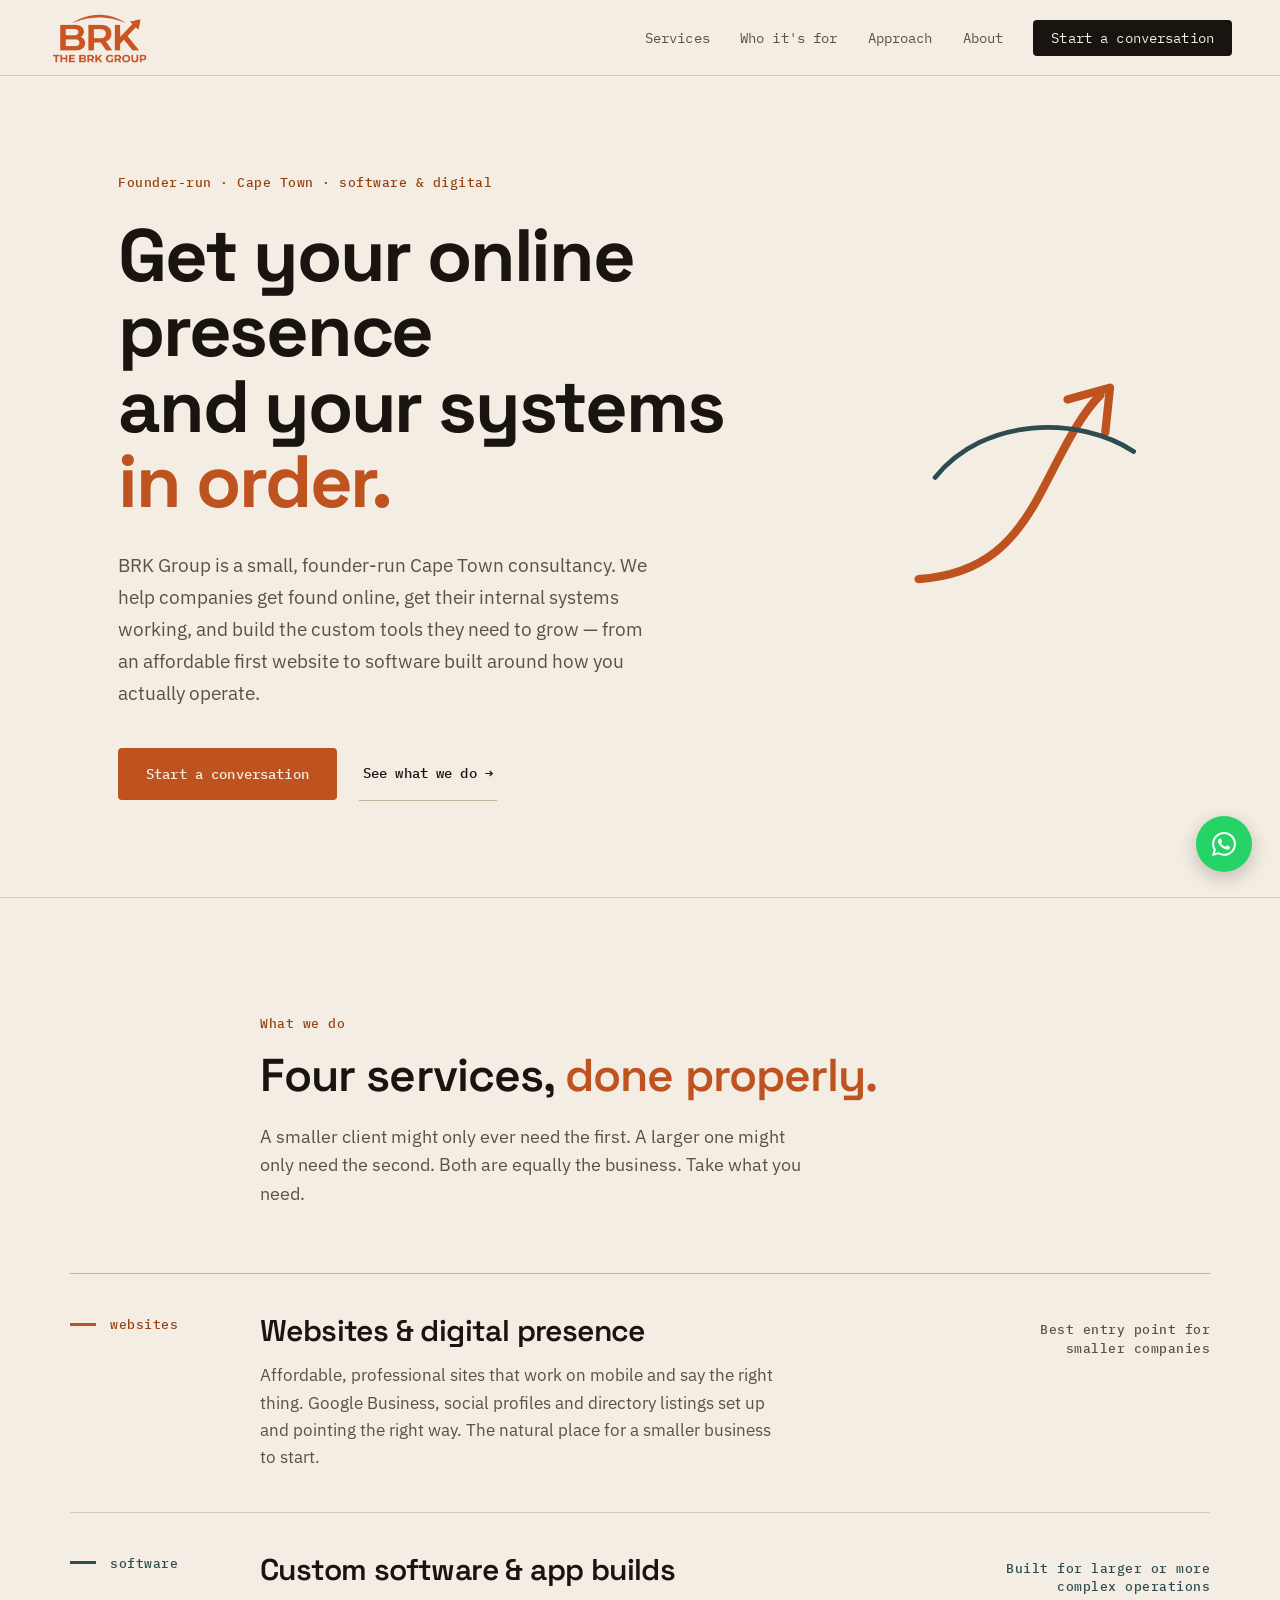
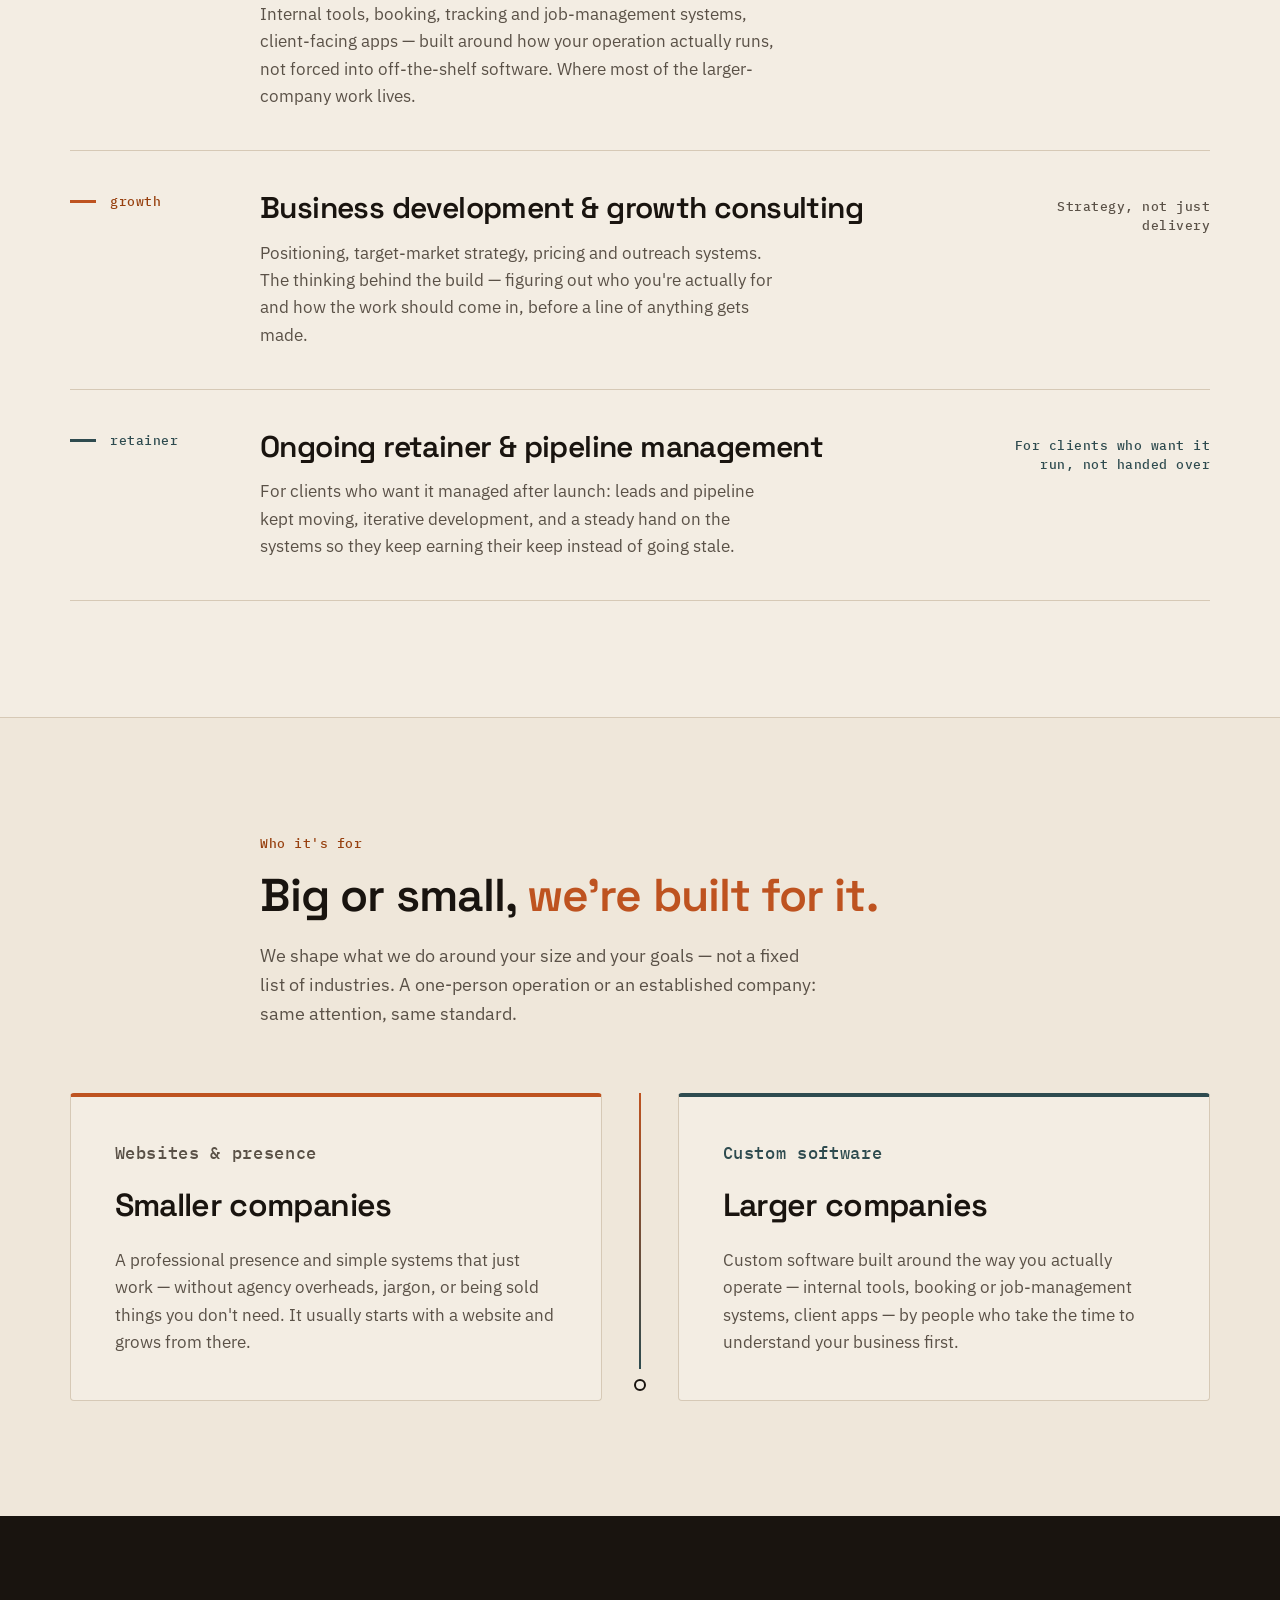
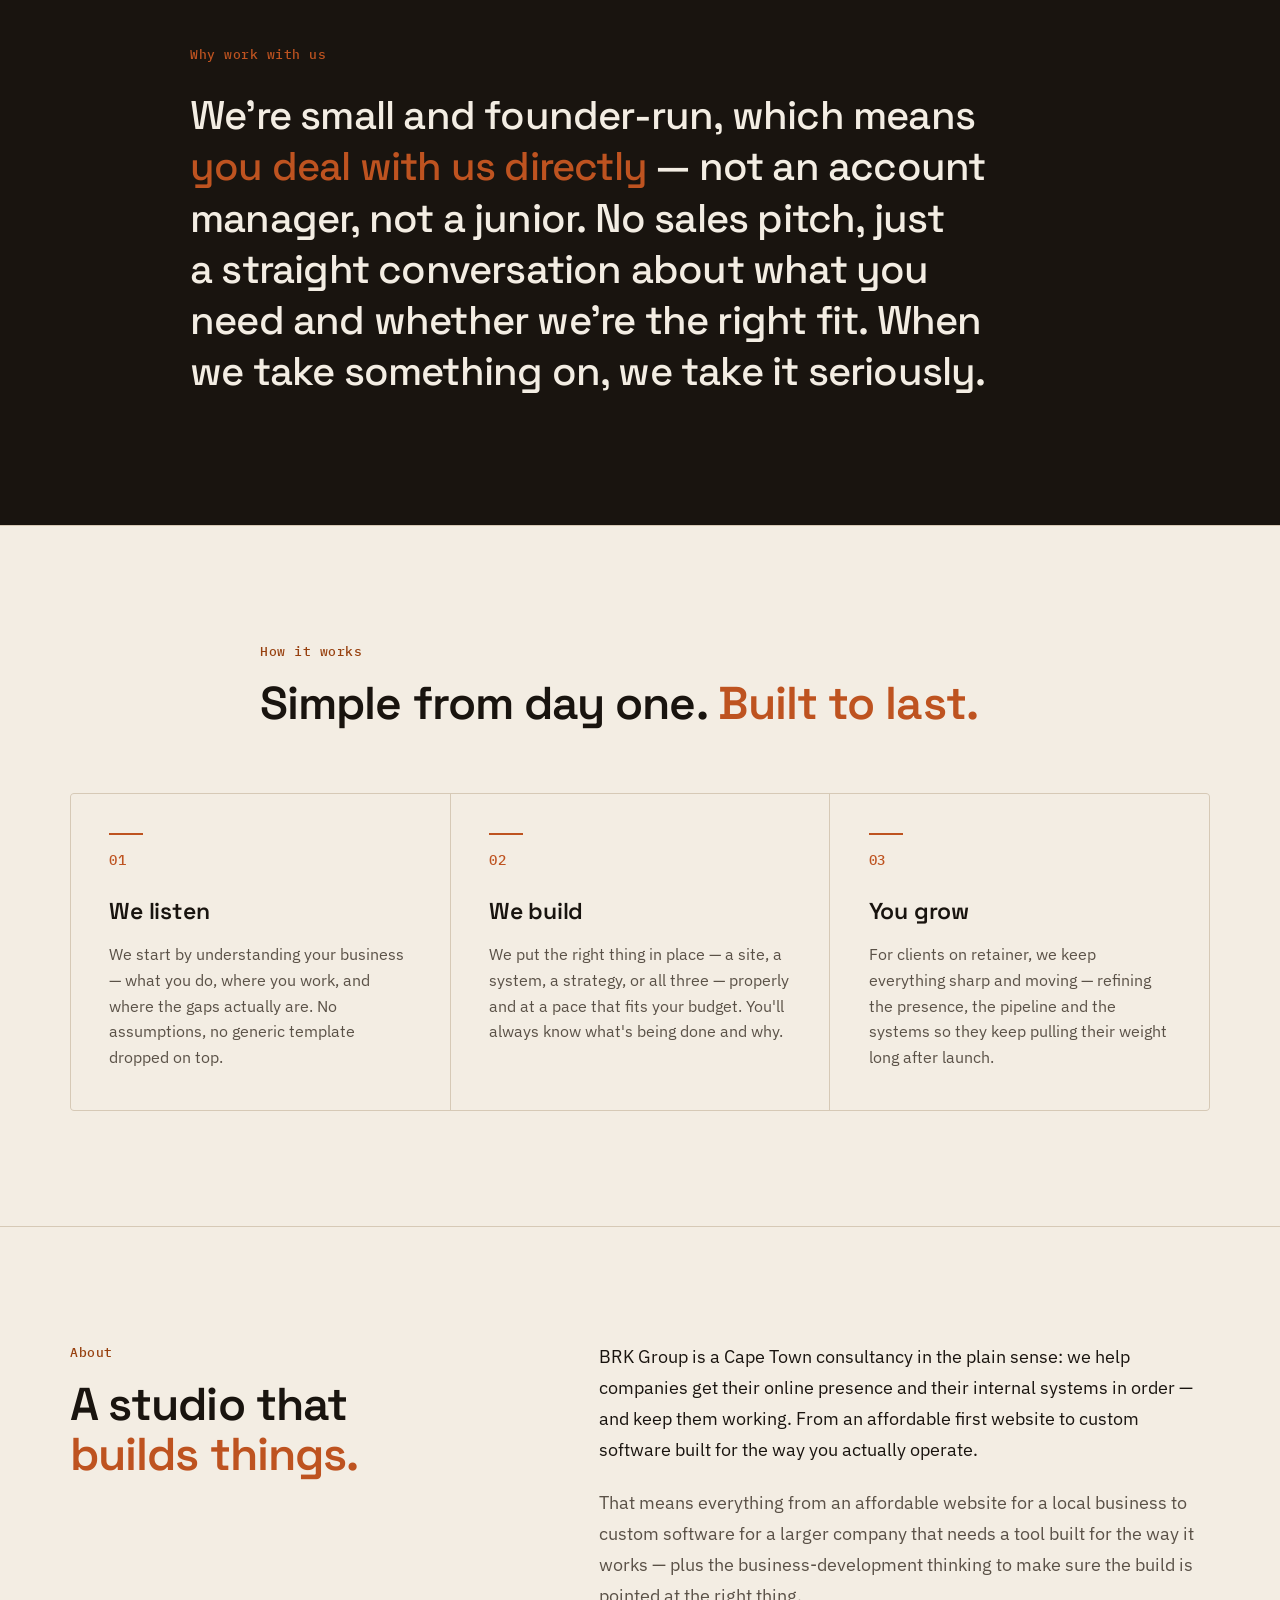
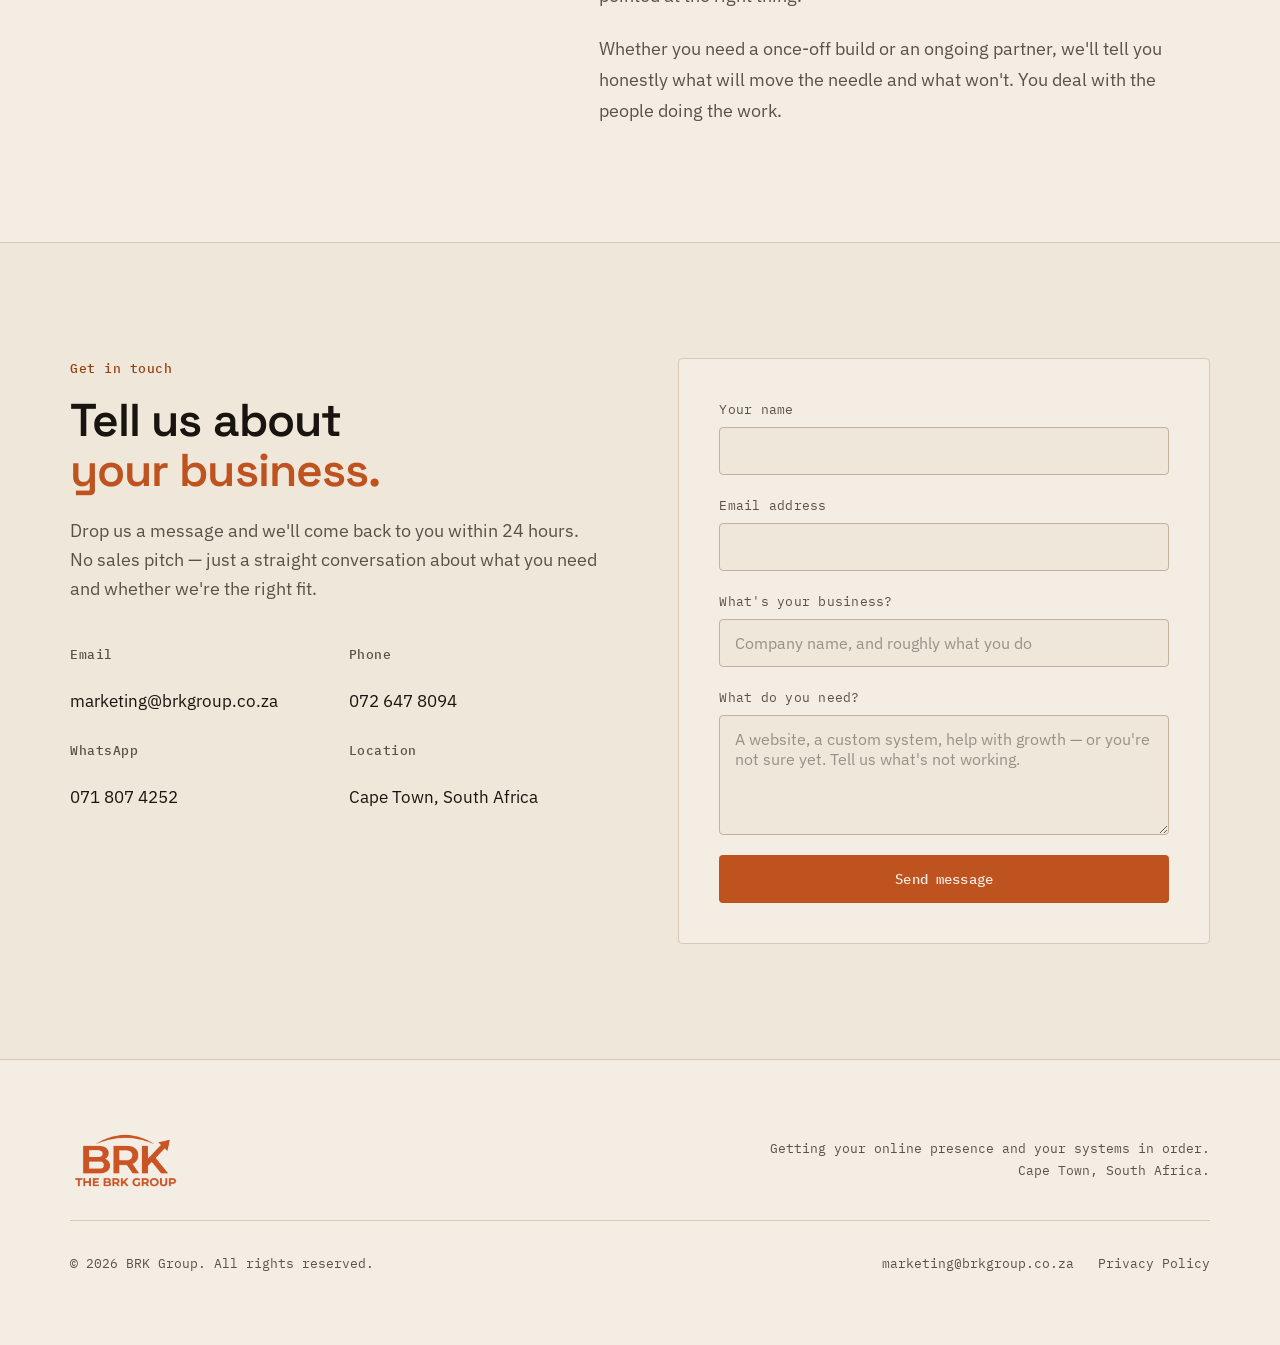
==== index.html @ be941b87 "Reword services heading and level up the "who it's for" copy - Replace the clunky "Four things we do" ====
<!DOCTYPE html>
<html lang="en">
<head>
  <meta charset="UTF-8">
  <meta name="viewport" content="width=device-width, initial-scale=1.0">
  <meta name="description" content="BRK Group is a founder-run Cape Town consultancy. We help companies get their online presence and internal systems in order — from affordable professional websites to custom software and growth strategy.">
  <title>BRK Group — Websites, custom software & growth for Cape Town businesses</title>
  <meta name="robots" content="index, follow, max-image-preview:large, max-snippet:-1, max-video-preview:-1">
  <link rel="canonical" href="https://brkgroup.co.za">
  <meta property="og:type" content="website">
  <meta property="og:url" content="https://brkgroup.co.za">
  <meta property="og:title" content="BRK Group — Websites, custom software & growth for Cape Town businesses">
  <meta property="og:description" content="A founder-run Cape Town consultancy. Affordable websites and digital presence, custom software and app builds, growth consulting, and ongoing pipeline management. You deal with us directly.">
  <meta property="og:image" content="https://brkgroup.co.za/Images/Branding/BRK Logo Orange Transparent.png">
  <meta name="twitter:card" content="summary_large_image">
  <meta name="twitter:title" content="BRK Group — Websites, custom software & growth">
  <meta name="twitter:description" content="A founder-run Cape Town consultancy. Websites, custom software, growth consulting and ongoing pipeline management for smaller and larger companies alike.">
  <meta name="twitter:image" content="https://brkgroup.co.za/Images/Branding/BRK Logo Orange Transparent.png">
  <meta name="theme-color" content="#F3EDE3">
  <link rel="icon" href="Images/Branding/BRK Logo Orange Transparent.png" type="image/png">
  <link rel="apple-touch-icon" href="Images/Branding/BRK Logo Orange Transparent.png">

  <!-- Local SEO Schema -->
  <script type="application/ld+json">
  {
    "@context": "https://schema.org",
    "@type": "LocalBusiness",
    "name": "BRK Group",
    "description": "Founder-run Cape Town consultancy helping companies get their online presence and internal systems in order — websites and digital presence, custom software and app builds, business development and growth consulting, and ongoing pipeline management.",
    "image": "https://brkgroup.co.za/Images/Branding/edited logo simplified.png",
    "@id": "https://brkgroup.co.za",
    "url": "https://brkgroup.co.za",
    "telephone": "+27726478094",
    "email": "marketing@brkgroup.co.za",
    "address": {
      "@type": "PostalAddress",
      "streetAddress": "",
      "addressLocality": "Cape Town",
      "addressRegion": "Western Cape",
      "postalCode": "",
      "addressCountry": "ZA"
    },
    "geo": {
      "@type": "GeoCoordinates",
      "latitude": -33.9249,
      "longitude": 18.4241
    },
    "areaServed": "ZA",
    "openingHoursSpecification": {
      "@type": "OpeningHoursSpecification",
      "dayOfWeek": [
        "Monday",
        "Tuesday",
        "Wednesday",
        "Thursday",
        "Friday"
      ],
      "opens": "08:00",
      "closes": "17:00"
    },
    "sameAs": [
      "https://wa.me/27718074252"
    ]
  }
  </script>

  <link rel="preconnect" href="https://fonts.googleapis.com">
  <link rel="preconnect" href="https://fonts.gstatic.com" crossorigin>
  <link href="https://fonts.googleapis.com/css2?family=Space+Grotesk:wght@500;600;700&family=IBM+Plex+Sans:wght@400;500;600&family=IBM+Plex+Mono:wght@400;500&display=swap" rel="stylesheet">

  <link rel="stylesheet" href="css/styles.css">
</head>
<body>

  <a class="skip-link" href="#main">Skip to content</a>

  <!-- Navigation -->
  <nav class="nav" aria-label="Primary">
    <a href="index.html" class="logo" aria-label="BRK Group — home">
      <img src="Images/Branding/BRK Logo Orange Transparent.png" alt="BRK Group" class="logo-img">
    </a>
    <ul class="nav-links">
      <li><a href="#services">Services</a></li>
      <li><a href="#who">Who it's for</a></li>
      <li><a href="#approach">Approach</a></li>
      <li><a href="#about">About</a></li>
      <li><a href="#contact" class="nav-cta">Start a conversation</a></li>
    </ul>
    <button class="nav-toggle" aria-label="Toggle menu" aria-expanded="false" aria-controls="mobile-menu">
      <span></span>
      <span></span>
      <span></span>
    </button>
  </nav>

  <!-- Mobile Menu -->
  <div class="mobile-menu" id="mobile-menu">
    <ul>
      <li><a href="#services">Services</a></li>
      <li><a href="#who">Who it's for</a></li>
      <li><a href="#approach">Approach</a></li>
      <li><a href="#about">About</a></li>
      <li><a href="#contact" class="nav-cta">Start a conversation</a></li>
    </ul>
  </div>

  <main id="main">

  <!-- Hero Section -->
  <section class="hero">
    <div class="hero-inner">
      <p class="meta hero-meta">Founder-run &middot; Cape Town &middot; software &amp; digital</p>
      <h1 class="hero-title">
        <span class="line">Get your online presence</span>
        <span class="line">and your systems <span class="accent">in order.</span></span>
      </h1>
      <p class="hero-description">
        BRK Group is a small, founder-run Cape Town consultancy. We help companies get found online,
        get their internal systems working, and build the custom tools they need to grow —
        from an affordable first website to software built around how you actually operate.
      </p>
      <div class="hero-actions">
        <a href="#contact" class="btn btn-primary">Start a conversation</a>
        <a href="#services" class="btn btn-link">See what we do <span aria-hidden="true">&rarr;</span></a>
      </div>
    </div>

    <!-- The one orchestrated motion moment: the growth mark draws in -->
    <div class="hero-mark" aria-hidden="true">
      <svg viewBox="0 0 220 200" fill="none" xmlns="http://www.w3.org/2000/svg" role="presentation">
        <!-- rising growth line -->
        <path class="mark-line" d="M14 182 C70 178 96 150 118 108 C138 70 150 44 168 26"
              stroke="var(--clay)" stroke-width="7" stroke-linecap="round"/>
        <!-- arrowhead -->
        <path class="mark-head" d="M140 30 L176 20 L172 58"
              stroke="var(--clay)" stroke-width="7" stroke-linecap="round" stroke-linejoin="round"/>
        <!-- the arc, echoing the logo -->
        <path class="mark-arc" d="M28 96 C70 44 150 44 196 74"
              stroke="var(--slate)" stroke-width="4" stroke-linecap="round" opacity="0.9"/>
      </svg>
    </div>
  </section>

  <!-- Services / Capability Index -->
  <section id="services" class="section section-services">
    <div class="section-head">
      <p class="meta">What we do</p>
      <h2 class="section-title">Four services, <span class="accent">done properly.</span></h2>
      <p class="section-lede">
        A smaller client might only ever need the first. A larger one might only need the second.
        Both are equally the business. Take what you need.
      </p>
    </div>

    <ol class="capability-index" role="list">
      <li class="capability capability--clay">
        <div class="capability-tag"><span class="meta">websites</span></div>
        <div class="capability-body">
          <h3>Websites &amp; digital presence</h3>
          <p>Affordable, professional sites that work on mobile and say the right thing. Google Business,
             social profiles and directory listings set up and pointing the right way. The natural place
             for a smaller business to start.</p>
        </div>
        <p class="capability-for meta">Best entry point for smaller companies</p>
      </li>

      <li class="capability capability--slate">
        <div class="capability-tag"><span class="meta">software</span></div>
        <div class="capability-body">
          <h3>Custom software &amp; app builds</h3>
          <p>Internal tools, booking, tracking and job-management systems, client-facing apps — built
             around how your operation actually runs, not forced into off-the-shelf software. Where most
             of the larger-company work lives.</p>
        </div>
        <p class="capability-for meta">Built for larger or more complex operations</p>
      </li>

      <li class="capability capability--clay">
        <div class="capability-tag"><span class="meta">growth</span></div>
        <div class="capability-body">
          <h3>Business development &amp; growth consulting</h3>
          <p>Positioning, target-market strategy, pricing and outreach systems. The thinking behind the
             build — figuring out who you're actually for and how the work should come in, before a line
             of anything gets made.</p>
        </div>
        <p class="capability-for meta">Strategy, not just delivery</p>
      </li>

      <li class="capability capability--slate">
        <div class="capability-tag"><span class="meta">retainer</span></div>
        <div class="capability-body">
          <h3>Ongoing retainer &amp; pipeline management</h3>
          <p>For clients who want it managed after launch: leads and pipeline kept moving, iterative
             development, and a steady hand on the systems so they keep earning their keep instead of
             going stale.</p>
        </div>
        <p class="capability-for meta">For clients who want it run, not handed over</p>
      </li>
    </ol>
  </section>

  <!-- Who it's for -->
  <section id="who" class="section section-who">
    <div class="section-head">
      <p class="meta">Who it's for</p>
      <h2 class="section-title">Big or small, <span class="accent">we're built for it.</span></h2>
      <p class="section-lede">We shape what we do around your size and your goals — not a fixed list of
         industries. A one-person operation or an established company: same attention, same standard.</p>
    </div>
    <div class="who-grid">
      <div class="who-pole who-pole--clay">
        <p class="meta">Websites &amp; presence</p>
        <h3>Smaller companies</h3>
        <p>A professional presence and simple systems that just work — without agency overheads, jargon,
           or being sold things you don't need. It usually starts with a website and grows from there.</p>
      </div>
      <div class="who-connector" aria-hidden="true">
        <span class="who-connector-line"></span>
        <span class="who-connector-dot"></span>
      </div>
      <div class="who-pole who-pole--slate">
        <p class="meta">Custom software</p>
        <h3>Larger companies</h3>
        <p>Custom software built around the way you actually operate — internal tools, booking or
           job-management systems, client apps — by people who take the time to understand your
           business first.</p>
      </div>
    </div>
  </section>

  <!-- Ethos band (the one inverted-contrast moment) -->
  <section class="ethos">
    <div class="ethos-inner">
      <p class="meta ethos-meta">Why work with us</p>
      <p class="ethos-statement">
        We're small and founder-run, which means <span class="accent">you deal with us directly</span> —
        not an account manager, not a junior. No sales pitch, just a straight conversation about what you
        need and whether we're the right fit. When we take something on, we take it seriously.
      </p>
    </div>
  </section>

  <!-- Approach (a genuine sequence — numbering earns its place here) -->
  <section id="approach" class="section section-approach">
    <div class="section-head">
      <p class="meta">How it works</p>
      <h2 class="section-title">Simple from day one. <span class="accent">Built to last.</span></h2>
    </div>
    <ol class="steps">
      <li class="step">
        <span class="step-num meta">01</span>
        <h3>We listen</h3>
        <p>We start by understanding your business — what you do, where you work, and where the gaps
           actually are. No assumptions, no generic template dropped on top.</p>
      </li>
      <li class="step">
        <span class="step-num meta">02</span>
        <h3>We build</h3>
        <p>We put the right thing in place — a site, a system, a strategy, or all three — properly and
           at a pace that fits your budget. You'll always know what's being done and why.</p>
      </li>
      <li class="step">
        <span class="step-num meta">03</span>
        <h3>You grow</h3>
        <p>For clients on retainer, we keep everything sharp and moving — refining the presence, the
           pipeline and the systems so they keep pulling their weight long after launch.</p>
      </li>
    </ol>
  </section>

  <!-- About -->
  <section id="about" class="section section-about">
    <div class="about-grid">
      <div class="section-head about-head">
        <p class="meta">About</p>
        <h2 class="section-title">A studio that <span class="accent">builds things.</span></h2>
      </div>
      <div class="about-body">
        <p>BRK Group is a Cape Town consultancy in the plain sense: we help companies get their online
           presence and their internal systems in order — and keep them working. From an affordable first
           website to custom software built for the way you actually operate.</p>
        <p>That means everything from an affordable website for a local business to custom software for a
           larger company that needs a tool built for the way it works — plus the business-development
           thinking to make sure the build is pointed at the right thing.</p>
        <p>Whether you need a once-off build or an ongoing partner, we'll tell you honestly what will move
           the needle and what won't. You deal with the people doing the work.</p>
      </div>
    </div>
  </section>

  <!-- Contact -->
  <section id="contact" class="section section-contact">
    <div class="contact-grid">
      <div class="contact-content">
        <p class="meta">Get in touch</p>
        <h2 class="section-title">Tell us about <span class="accent">your business.</span></h2>
        <p class="contact-lede">Drop us a message and we'll come back to you within 24 hours. No sales
           pitch — just a straight conversation about what you need and whether we're the right fit.</p>
        <div class="contact-info">
          <div class="contact-item">
            <span class="contact-label meta">Email</span>
            <a href="mailto:marketing@brkgroup.co.za">marketing@brkgroup.co.za</a>
          </div>
          <div class="contact-item">
            <span class="contact-label meta">Phone</span>
            <a href="tel:+27726478094">072 647 8094</a>
          </div>
          <div class="contact-item">
            <span class="contact-label meta">WhatsApp</span>
            <a href="https://wa.me/27718074252">071 807 4252</a>
          </div>
          <div class="contact-item">
            <span class="contact-label meta">Location</span>
            <span>Cape Town, South Africa</span>
          </div>
        </div>
      </div>
      <form class="contact-form" action="https://formsubmit.co/ajax/marketing@brkgroup.co.za" method="POST">
        <input type="hidden" name="_subject" value="New enquiry from BRK Group website">
        <input type="text" name="_honey" style="display:none" tabindex="-1" autocomplete="off">
        <div class="form-group">
          <label for="name">Your name</label>
          <input type="text" id="name" name="name" required>
        </div>
        <div class="form-group">
          <label for="email">Email address</label>
          <input type="email" id="email" name="email" required>
        </div>
        <div class="form-group">
          <label for="business">What's your business?</label>
          <input type="text" id="business" name="business" placeholder="Company name, and roughly what you do">
        </div>
        <div class="form-group">
          <label for="message">What do you need?</label>
          <textarea id="message" name="message" rows="4" placeholder="A website, a custom system, help with growth — or you're not sure yet. Tell us what's not working."></textarea>
        </div>
        <button type="submit" class="btn btn-primary btn-full">Send message</button>
        <div class="form-success" role="status" aria-live="polite">
          <p>Thanks for reaching out. We'll be in touch within 24 hours.</p>
        </div>
      </form>
    </div>
  </section>

  </main>

  <!-- Footer -->
  <footer class="footer">
    <div class="footer-top">
      <a href="index.html" class="logo" aria-label="BRK Group — home">
        <img src="Images/Branding/BRK Logo Orange Transparent.png" alt="BRK Group" class="logo-img">
      </a>
      <p class="footer-tagline">Getting your online presence and your systems in order.<br>Cape Town, South Africa.</p>
    </div>
    <div class="footer-bottom">
      <p>&copy; <span id="copyright-year">2026</span> BRK Group. All rights reserved.</p>
      <div class="footer-links">
        <a href="mailto:marketing@brkgroup.co.za">marketing@brkgroup.co.za</a>
        <a href="privacy.html">Privacy Policy</a>
      </div>
    </div>
  </footer>

  <script defer src="https://cdnjs.cloudflare.com/ajax/libs/gsap/3.12.5/gsap.min.js"></script>
  <script defer src="js/main.js"></script>

  <!-- Floating WhatsApp Button -->
  <a href="https://wa.me/27718074252" class="whatsapp-float" target="_blank" rel="noopener" aria-label="Chat on WhatsApp">
    <svg width="24" height="24" viewBox="0 0 24 24" fill="currentColor" xmlns="http://www.w3.org/2000/svg" aria-hidden="true">
      <path d="M17.472 14.382c-.297-.149-1.758-.867-2.03-.967-.273-.099-.471-.148-.67.15-.197.297-.767.966-.94 1.164-.173.199-.347.223-.644.075-.297-.15-1.255-.463-2.39-1.475-.883-.788-1.48-1.761-1.653-2.059-.173-.297-.018-.458.13-.606.134-.133.298-.347.446-.52.149-.174.198-.298.298-.497.099-.198.05-.371-.025-.52-.075-.149-.669-1.612-.916-2.207-.242-.579-.487-.5-.669-.51-.173-.008-.371-.01-.57-.01-.198 0-.52.074-.792.372-.272.297-1.04 1.016-1.04 2.479 0 1.462 1.065 2.875 1.213 3.074.149.198 2.096 3.2 5.077 4.487.709.306 1.262.489 1.694.625.712.227 1.36.195 1.871.118.571-.085 1.758-.719 2.006-1.413.248-.694.248-1.289.173-1.413-.074-.124-.272-.198-.57-.347m-5.421 7.403h-.004a9.87 9.87 0 01-5.031-1.378l-.361-.214-3.741.982.998-3.648-.235-.374a9.86 9.86 0 01-1.51-5.26c.001-5.45 4.436-9.884 9.888-9.884 2.64 0 5.122 1.03 6.988 2.898a9.825 9.825 0 012.893 6.994c-.003 5.45-4.437 9.884-9.885 9.884m8.413-18.297A11.815 11.815 0 0012.05 0C5.495 0 .16 5.335.157 11.892c0 2.096.547 4.142 1.588 5.945L.057 24l6.305-1.654a11.882 11.882 0 005.683 1.448h.005c6.554 0 11.89-5.335 11.893-11.893a11.821 11.821 0 00-3.48-8.413z"/>
    </svg>
  </a>
</body>
</html>
---- css/styles.css ----
/* ============================================
   BRK Group — Styles
   "Clay & Ink": warm studio paper × engineered spec-sheet
   ============================================ */

*, *::before, *::after {
  box-sizing: border-box;
  margin: 0;
  padding: 0;
}

:root {
  /* Palette — argued from the terracotta logo + Cape Town light */
  --paper: #f3ede3;   /* warm off-white ground */
  --paper-2: #efe7da; /* slightly deeper paper for alternating bands */
  --ink: #19140f;     /* warm near-black — TEXT and one dark band, never the default bg */
  --ink-soft: #5a5147;/* muted body ink */
  --clay: #be5320;    /* brand terracotta — the "presence / growth / human" colour */
  --clay-deep: #97400f;
  --slate: #2e4b4f;   /* deep teal-slate — the "software / systems / engineered" colour */
  --slate-deep: #223639;
  --sand: #e7dccb;    /* secondary panel surface */
  --line: #d6c9b6;    /* warm hairline */
  --line-strong: #c3b39a;

  --font-display: 'Space Grotesk', 'Segoe UI', sans-serif;
  --font-body: 'IBM Plex Sans', system-ui, sans-serif;
  --font-mono: 'IBM Plex Mono', ui-monospace, 'Courier New', monospace;

  --wrap: 1140px;
  --pad-x: 48px;
  --radius: 4px;
}

html {
  scroll-behavior: smooth;
  /* Clip horizontal overflow on the viewport itself. Setting this on <body>
     instead turns the body into a nested scroll container and traps vertical
     scrolling, so it must live here. */
  overflow-x: hidden;
}

body {
  background: var(--paper);
  color: var(--ink);
  font-family: var(--font-body);
  font-size: 17px;
  line-height: 1.6;
  -webkit-font-smoothing: antialiased;
  -moz-osx-font-smoothing: grayscale;
}

a { color: inherit; text-decoration: none; }
img { max-width: 100%; height: auto; display: block; }
ol, ul { list-style: none; }

/* Accessibility: visible focus + skip link */
:focus-visible {
  outline: 2px solid var(--clay);
  outline-offset: 3px;
  border-radius: 2px;
}

.skip-link {
  position: absolute;
  left: -9999px;
  top: 8px;
  z-index: 200;
  background: var(--ink);
  color: var(--paper);
  padding: 10px 18px;
  font-family: var(--font-mono);
  font-size: 13px;
}
.skip-link:focus {
  left: 12px;
}


/* ============================================
   Shared type roles
   ============================================ */

/* Mono metadata — replaces the ALL-CAPS "eyebrow" pattern with spec-sheet labels */
.meta {
  font-family: var(--font-mono);
  font-size: 12.5px;
  font-weight: 500;
  letter-spacing: 0.04em;
  color: var(--clay-deep);
}

.section-title {
  font-family: var(--font-display);
  font-weight: 600;
  font-size: clamp(30px, 4.4vw, 46px);
  line-height: 1.08;
  letter-spacing: -0.02em;
  color: var(--ink);
  text-wrap: balance;
}

.section-title .accent { color: var(--clay); }

.accent { color: var(--clay); }


/* ============================================
   Layout helpers
   ============================================ */

.section {
  padding: clamp(64px, 9vw, 120px) var(--pad-x);
  border-top: 1px solid var(--line);
}

.section > * {
  max-width: var(--wrap);
  margin-inline: auto;
}

.section-head {
  max-width: 760px;
  margin-inline: auto;
  margin-bottom: clamp(40px, 5vw, 64px);
}

.section-head .meta { display: block; margin-bottom: 18px; }

.section-lede,
.contact-lede {
  margin-top: 22px;
  font-size: 18px;
  color: var(--ink-soft);
  max-width: 560px;
}


/* ============================================
   Navigation
   ============================================ */

.nav {
  position: sticky;
  top: 0;
  z-index: 100;
  display: flex;
  justify-content: space-between;
  align-items: center;
  gap: 24px;
  padding: 0 var(--pad-x);
  height: 76px;
  background: color-mix(in srgb, var(--paper) 88%, transparent);
  backdrop-filter: blur(8px);
  border-bottom: 1px solid var(--line);
}

.logo { display: inline-flex; align-items: center; }
.logo-img { height: 52px; width: auto; }

.nav-links {
  display: flex;
  gap: 30px;
  align-items: center;
}

.nav-links a {
  font-family: var(--font-mono);
  font-size: 13.5px;
  color: var(--ink-soft);
  letter-spacing: 0.01em;
  transition: color 0.25s ease;
}
.nav-links a:hover { color: var(--ink); }

.nav-cta {
  background: var(--ink);
  color: var(--paper) !important;
  padding: 9px 18px;
  border-radius: var(--radius);
  transition: background 0.25s ease;
}
.nav-cta:hover { background: var(--clay); }

.nav-toggle {
  display: none;
  flex-direction: column;
  gap: 5px;
  background: none;
  border: none;
  cursor: pointer;
  padding: 8px;
}
.nav-toggle span {
  display: block;
  width: 24px;
  height: 2px;
  background: var(--ink);
  transition: transform 0.3s ease, opacity 0.3s ease;
}
.nav-toggle.active span:nth-child(1) { transform: translateY(7px) rotate(45deg); }
.nav-toggle.active span:nth-child(2) { opacity: 0; }
.nav-toggle.active span:nth-child(3) { transform: translateY(-7px) rotate(-45deg); }

.mobile-menu {
  position: fixed;
  top: 76px;
  left: 0;
  right: 0;
  background: var(--paper);
  border-bottom: 1px solid var(--line);
  padding: 22px var(--pad-x);
  z-index: 99;
  opacity: 0;
  transform: translateY(-6px);
  pointer-events: none;
  transition: opacity 0.22s ease, transform 0.22s ease;
}
.mobile-menu.active { opacity: 1; transform: translateY(0); pointer-events: auto; }
.mobile-menu ul { display: flex; flex-direction: column; gap: 18px; }
.mobile-menu a {
  font-family: var(--font-mono);
  font-size: 16px;
  color: var(--ink);
}
.mobile-menu .nav-cta { display: inline-block; }


/* ============================================
   Buttons
   ============================================ */

.btn {
  display: inline-flex;
  align-items: center;
  gap: 8px;
  font-family: var(--font-mono);
  font-size: 14px;
  font-weight: 500;
  letter-spacing: 0.01em;
  cursor: pointer;
  border: none;
  transition: background 0.25s ease, color 0.25s ease, border-color 0.25s ease;
}

.btn-primary {
  background: var(--clay);
  color: var(--paper);
  padding: 15px 28px;
  border-radius: var(--radius);
}
.btn-primary:hover { background: var(--clay-deep); }

.btn-link {
  color: var(--ink);
  padding: 15px 4px;
  border-bottom: 1px solid var(--line-strong);
  border-radius: 0;
}
.btn-link:hover { color: var(--clay); border-color: var(--clay); }

.btn-full { width: 100%; justify-content: center; }


/* ============================================
   Hero — the one orchestrated motion moment
   ============================================ */

.hero {
  position: relative;
  min-height: min(88vh, 760px);
  display: grid;
  grid-template-columns: minmax(0, 1fr) minmax(0, 300px);
  align-items: center;
  gap: 40px;
  max-width: var(--wrap);
  margin-inline: auto;
  padding: clamp(56px, 8vw, 96px) var(--pad-x);
}

.hero-inner { max-width: 680px; }

.hero-meta { margin-bottom: 26px; }

.hero-title {
  font-family: var(--font-display);
  font-weight: 700;
  font-size: clamp(38px, 6.6vw, 74px);
  line-height: 1.02;
  letter-spacing: -0.03em;
  color: var(--ink);
  margin-bottom: 30px;
}
.hero-title .line { display: block; }
.hero-title .accent { color: var(--clay); }

.hero-description {
  font-size: clamp(17px, 1.6vw, 19px);
  color: var(--ink-soft);
  line-height: 1.68;
  max-width: 540px;
  margin-bottom: 38px;
}

.hero-actions {
  display: flex;
  gap: 22px;
  align-items: center;
  flex-wrap: wrap;
}

.hero-mark {
  justify-self: end;
  align-self: center;
  width: min(260px, 60vw);
}
.hero-mark svg { width: 100%; height: auto; overflow: visible; }


/* ============================================
   Services — capability index (NOT identical cards)
   ============================================ */

.capability-index {
  border-top: 1px solid var(--line-strong);
}

.capability {
  display: grid;
  grid-template-columns: 150px minmax(0, 1fr) 210px;
  gap: 40px;
  align-items: start;
  padding: 40px 0;
  border-bottom: 1px solid var(--line);
  position: relative;
}

/* the left marker — a colour-coded rule, differentiating clay vs slate work */
.capability-tag {
  display: flex;
  align-items: center;
  gap: 14px;
}
.capability-tag::before {
  content: "";
  width: 26px;
  height: 3px;
  flex: none;
  background: var(--clay);
}
.capability--slate .capability-tag::before { background: var(--slate); }
.capability--slate .capability-tag .meta { color: var(--slate); }

.capability-body h3 {
  font-family: var(--font-display);
  font-weight: 600;
  font-size: clamp(22px, 2.6vw, 30px);
  letter-spacing: -0.02em;
  line-height: 1.14;
  color: var(--ink);
  margin-bottom: 14px;
}
.capability-body p {
  color: var(--ink-soft);
  font-size: 16.5px;
  line-height: 1.66;
  max-width: 52ch;
}

.capability-for {
  text-align: right;
  color: var(--ink-soft);
  line-height: 1.5;
  padding-top: 6px;
}
.capability--slate .capability-for { color: var(--slate); }


/* ============================================
   Who it's for — by size/need, two poles
   ============================================ */

.section-who { background: var(--paper-2); }

.who-grid {
  display: grid;
  grid-template-columns: 1fr auto 1fr;
  gap: 32px;
  align-items: stretch;
}

.who-pole {
  background: var(--paper);
  border: 1px solid var(--line);
  border-top: 4px solid var(--clay);
  padding: clamp(28px, 3.4vw, 44px);
  border-radius: var(--radius);
}
.who-pole--slate { border-top-color: var(--slate); }
.who-pole .meta { display: block; margin-bottom: 12px; }
.who-pole--slate .meta { color: var(--slate); }

.who-pole h3 {
  font-family: var(--font-display);
  font-weight: 600;
  font-size: clamp(24px, 3vw, 32px);
  letter-spacing: -0.02em;
  margin-bottom: 16px;
  color: var(--ink);
}
.who-pole p { color: var(--ink-soft); font-size: 16.5px; line-height: 1.66; }

.who-connector {
  display: flex;
  flex-direction: column;
  align-items: center;
  justify-content: center;
  gap: 0;
}
.who-connector-line {
  width: 2px;
  flex: 1;
  min-height: 40px;
  background: linear-gradient(var(--clay), var(--slate));
}
.who-connector-dot {
  width: 12px;
  height: 12px;
  border-radius: 50%;
  border: 2px solid var(--ink);
  background: var(--paper);
  margin: 10px 0;
}


/* ============================================
   Ethos band — the one inverted-contrast moment
   ============================================ */

.ethos {
  background: var(--ink);
  color: var(--paper);
  padding: clamp(72px, 10vw, 132px) var(--pad-x);
}
.ethos-inner { max-width: 900px; margin-inline: auto; }
.ethos-meta { color: var(--clay); margin-bottom: 26px; }
.ethos-statement {
  font-family: var(--font-display);
  font-weight: 500;
  font-size: clamp(24px, 3.4vw, 40px);
  line-height: 1.28;
  letter-spacing: -0.02em;
  color: var(--paper);
  text-wrap: balance;
}
.ethos-statement .accent { color: var(--clay); }


/* ============================================
   Approach — a genuine sequence (numbering earns its place)
   ============================================ */

.steps {
  display: grid;
  grid-template-columns: repeat(3, 1fr);
  gap: 1px;
  background: var(--line);
  border: 1px solid var(--line);
  border-radius: var(--radius);
  overflow: hidden;
}
.step {
  background: var(--paper);
  padding: clamp(28px, 3vw, 40px);
  position: relative;
}
.step-num {
  display: block;
  font-size: 14px;
  color: var(--clay);
  margin-bottom: 22px;
}
.step-num::before {
  content: "";
  display: block;
  width: 34px;
  height: 2px;
  background: var(--clay);
  margin-bottom: 14px;
}
.step h3 {
  font-family: var(--font-display);
  font-weight: 600;
  font-size: 23px;
  letter-spacing: -0.01em;
  margin-bottom: 12px;
  color: var(--ink);
}
.step p { color: var(--ink-soft); font-size: 16px; line-height: 1.62; }


/* ============================================
   About
   ============================================ */

.about-grid {
  display: grid;
  grid-template-columns: 0.85fr 1.15fr;
  gap: clamp(40px, 6vw, 80px);
  align-items: start;
  max-width: var(--wrap);
}
.about-head { margin-bottom: 0; }
.about-head .meta { display: block; margin-bottom: 18px; }
.about-body p {
  color: var(--ink-soft);
  font-size: 18px;
  line-height: 1.72;
  margin-bottom: 22px;
}
.about-body p:last-child { margin-bottom: 0; }
.about-body p:first-child { color: var(--ink); }


/* ============================================
   Contact
   ============================================ */

.section-contact { background: var(--paper-2); }
.contact-grid {
  display: grid;
  grid-template-columns: 1fr 1fr;
  gap: clamp(40px, 6vw, 80px);
  align-items: start;
}
.contact-content .meta { display: block; margin-bottom: 18px; }
.contact-content .section-title { margin-bottom: 4px; }

.contact-info {
  margin-top: 40px;
  display: grid;
  grid-template-columns: 1fr 1fr;
  gap: 26px;
}
.contact-item { display: flex; flex-direction: column; gap: 6px; }
.contact-label { color: var(--ink-soft); }
.contact-item a, .contact-item span:not(.meta) {
  font-size: 16.5px;
  color: var(--ink);
  transition: color 0.25s ease;
}
.contact-item a:hover { color: var(--clay); }

.contact-form {
  background: var(--paper);
  border: 1px solid var(--line);
  border-radius: var(--radius);
  padding: clamp(28px, 3.4vw, 40px);
  display: flex;
  flex-direction: column;
  gap: 20px;
}
.form-group { display: flex; flex-direction: column; gap: 8px; }
.form-group label {
  font-family: var(--font-mono);
  font-size: 12.5px;
  color: var(--ink-soft);
  letter-spacing: 0.02em;
}
.form-group input,
.form-group textarea {
  background: var(--paper-2);
  border: 1px solid var(--line-strong);
  border-radius: var(--radius);
  color: var(--ink);
  font-family: var(--font-body);
  font-size: 16px;
  padding: 13px 15px;
  transition: border-color 0.2s ease, background 0.2s ease;
}
.form-group input:focus,
.form-group textarea:focus {
  outline: none;
  border-color: var(--clay);
  background: var(--paper);
}
.form-group input::placeholder,
.form-group textarea::placeholder { color: #9a9086; }
.form-group textarea { resize: vertical; min-height: 120px; }

.form-success {
  display: none;
  padding: 20px;
  background: var(--sand);
  border: 1px solid var(--clay);
  border-radius: var(--radius);
  text-align: center;
}
.form-success p { color: var(--ink); font-size: 16px; }


/* ============================================
   Footer
   ============================================ */

.footer {
  padding: clamp(48px, 6vw, 72px) var(--pad-x);
  border-top: 1px solid var(--line);
}
.footer-top, .footer-bottom {
  max-width: var(--wrap);
  margin-inline: auto;
}
.footer-top {
  display: flex;
  justify-content: space-between;
  align-items: center;
  gap: 28px;
  flex-wrap: wrap;
  padding-bottom: 32px;
  margin-bottom: 32px;
  border-bottom: 1px solid var(--line);
}
.footer .logo-img { height: 56px; }
.footer-tagline {
  font-family: var(--font-mono);
  font-size: 13px;
  color: var(--ink-soft);
  line-height: 1.7;
  text-align: right;
}
.footer-bottom {
  display: flex;
  justify-content: space-between;
  align-items: center;
  gap: 20px;
  flex-wrap: wrap;
}
.footer-bottom p { font-family: var(--font-mono); font-size: 12.5px; color: var(--ink-soft); }
.footer-links { display: flex; gap: 24px; }
.footer-links a {
  font-family: var(--font-mono);
  font-size: 12.5px;
  color: var(--ink-soft);
  transition: color 0.25s ease;
}
.footer-links a:hover { color: var(--clay); }


/* ============================================
   WhatsApp float
   ============================================ */

.whatsapp-float {
  position: fixed;
  bottom: 28px;
  right: 28px;
  width: 56px;
  height: 56px;
  background-color: #25d366;
  color: white;
  border-radius: 50%;
  display: flex;
  align-items: center;
  justify-content: center;
  box-shadow: 0 6px 18px rgba(25, 20, 15, 0.22);
  z-index: 90;
  transition: transform 0.25s ease, background-color 0.25s ease;
}
.whatsapp-float:hover { transform: scale(1.06); background-color: #1ebe5b; }


/* ============================================
   Motion — calm reveals + reduced-motion honoured
   ============================================ */

/* elements JS marks for a single calm reveal */
.reveal {
  opacity: 0;
  transform: translateY(18px);
}
.reveal.is-visible {
  opacity: 1;
  transform: none;
  transition: opacity 0.7s ease, transform 0.7s ease;
}

/* hero pieces animated by GSAP get pre-hidden ONLY when JS + motion are active */
.js-anim .hero-meta,
.js-anim .hero-title .line,
.js-anim .hero-description,
.js-anim .hero-actions { opacity: 0; }

/* growth mark: prepared for stroke draw when animation is active */
.js-anim .hero-mark .mark-line,
.js-anim .hero-mark .mark-head,
.js-anim .hero-mark .mark-arc { opacity: 0; }

@media (prefers-reduced-motion: reduce) {
  html { scroll-behavior: auto; }
  .reveal, .reveal.is-visible { opacity: 1 !important; transform: none !important; transition: none !important; }
  .js-anim .hero-meta,
  .js-anim .hero-title .line,
  .js-anim .hero-description,
  .js-anim .hero-actions,
  .js-anim .hero-mark .mark-line,
  .js-anim .hero-mark .mark-head,
  .js-anim .hero-mark .mark-arc { opacity: 1 !important; }
  .whatsapp-float, .btn, a, .nav-toggle span { transition: none !important; }
}


/* ============================================
   Responsive
   ============================================ */

@media (max-width: 900px) {
  :root { --pad-x: 24px; }

  .nav-links { display: none; }
  .nav-toggle { display: flex; }

  .hero {
    grid-template-columns: 1fr;
    min-height: 0;
    padding-top: 56px;
    padding-bottom: 64px;
  }
  .hero-mark { justify-self: start; order: -1; width: 150px; margin-bottom: 8px; }

  .capability {
    grid-template-columns: 1fr;
    gap: 14px;
    padding: 32px 0;
  }
  .capability-for { text-align: left; padding-top: 0; }

  .who-grid { grid-template-columns: 1fr; gap: 20px; }
  .who-connector { flex-direction: row; height: auto; }
  .who-connector-line { width: auto; height: 2px; flex: 1; min-height: 0; min-width: 40px; }
  .who-connector-dot { margin: 0 10px; }

  .steps { grid-template-columns: 1fr; }

  .about-grid { grid-template-columns: 1fr; gap: 28px; }

  .contact-grid { grid-template-columns: 1fr; gap: 40px; }
}

@media (max-width: 520px) {
  .hero-actions { flex-direction: column; align-items: stretch; gap: 14px; }
  .btn-primary, .btn-link { justify-content: center; text-align: center; }
  .btn-link { border-bottom: none; text-decoration: underline; text-underline-offset: 4px; }

  .contact-info { grid-template-columns: 1fr; }
  .footer-top { flex-direction: column; align-items: flex-start; }
  .footer-tagline { text-align: left; }
  .footer-bottom { flex-direction: column; align-items: flex-start; }

  .whatsapp-float { bottom: 18px; right: 16px; width: 50px; height: 50px; }
}
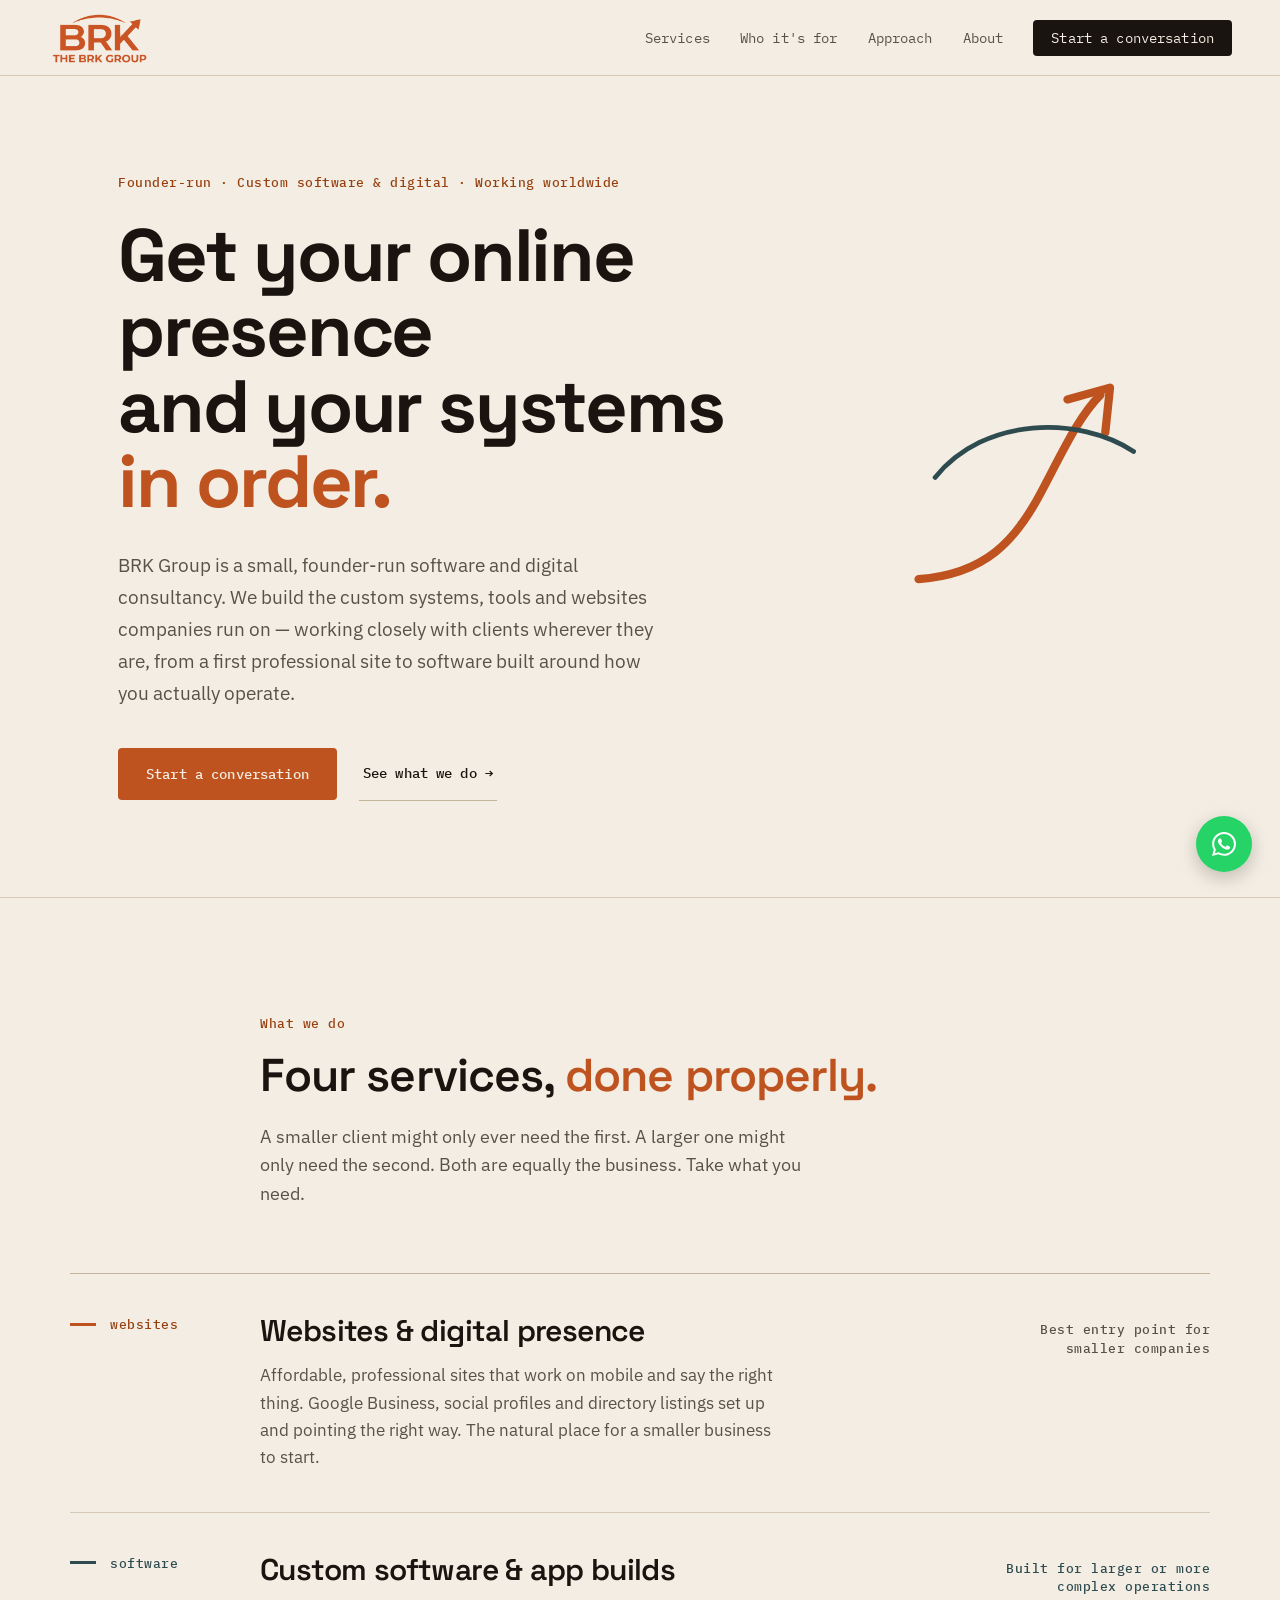
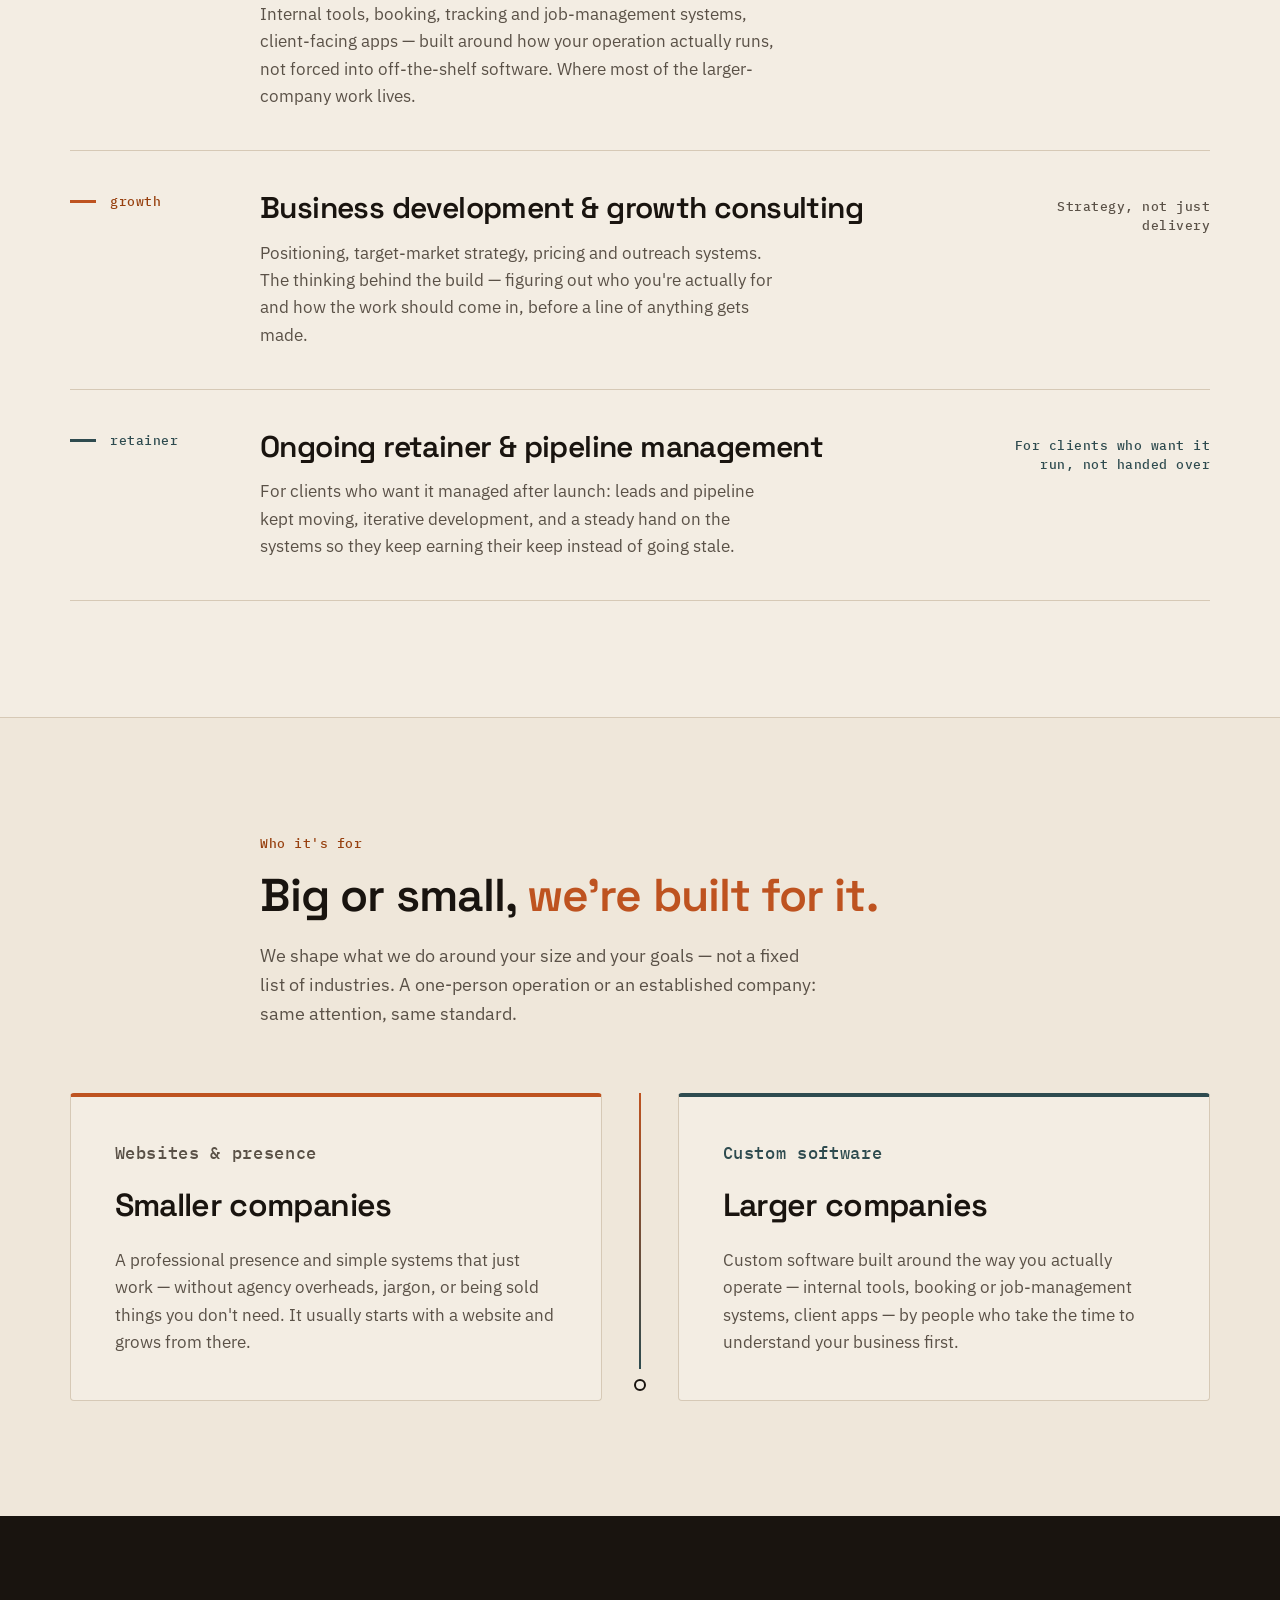
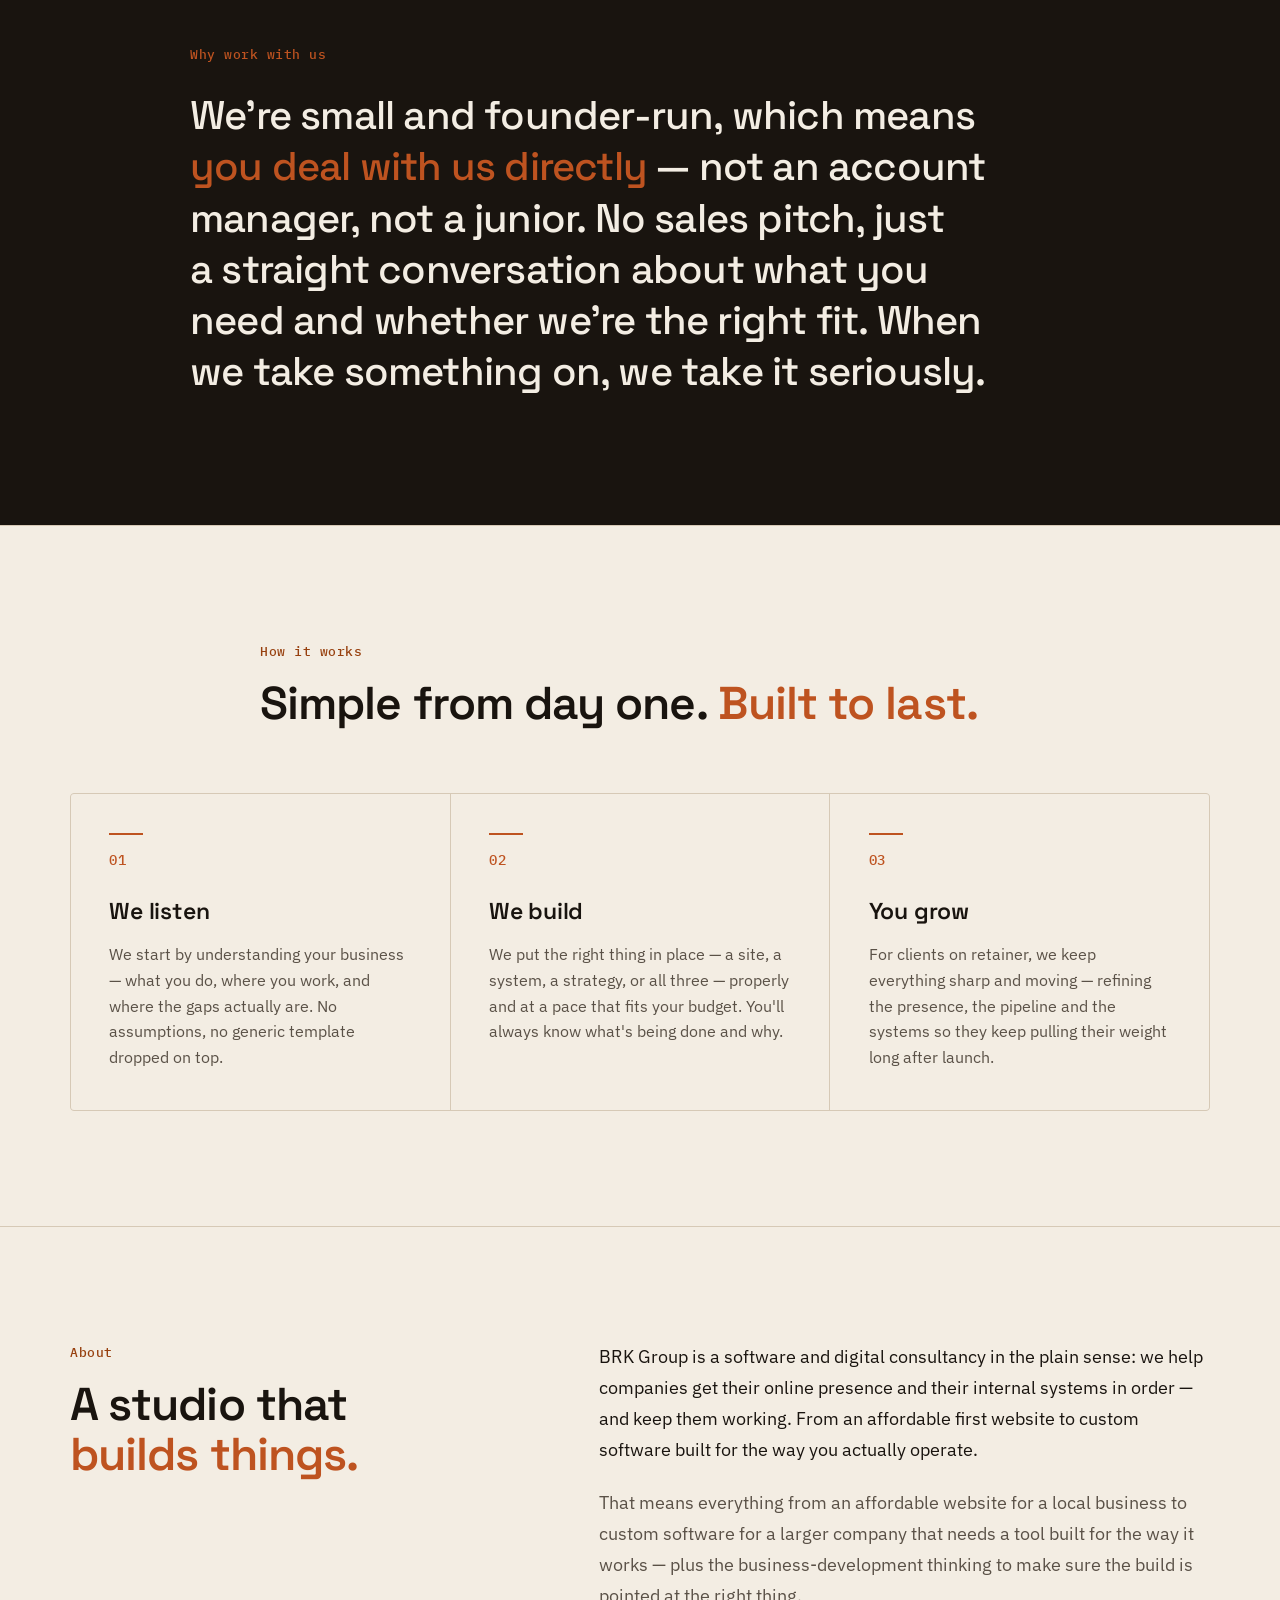
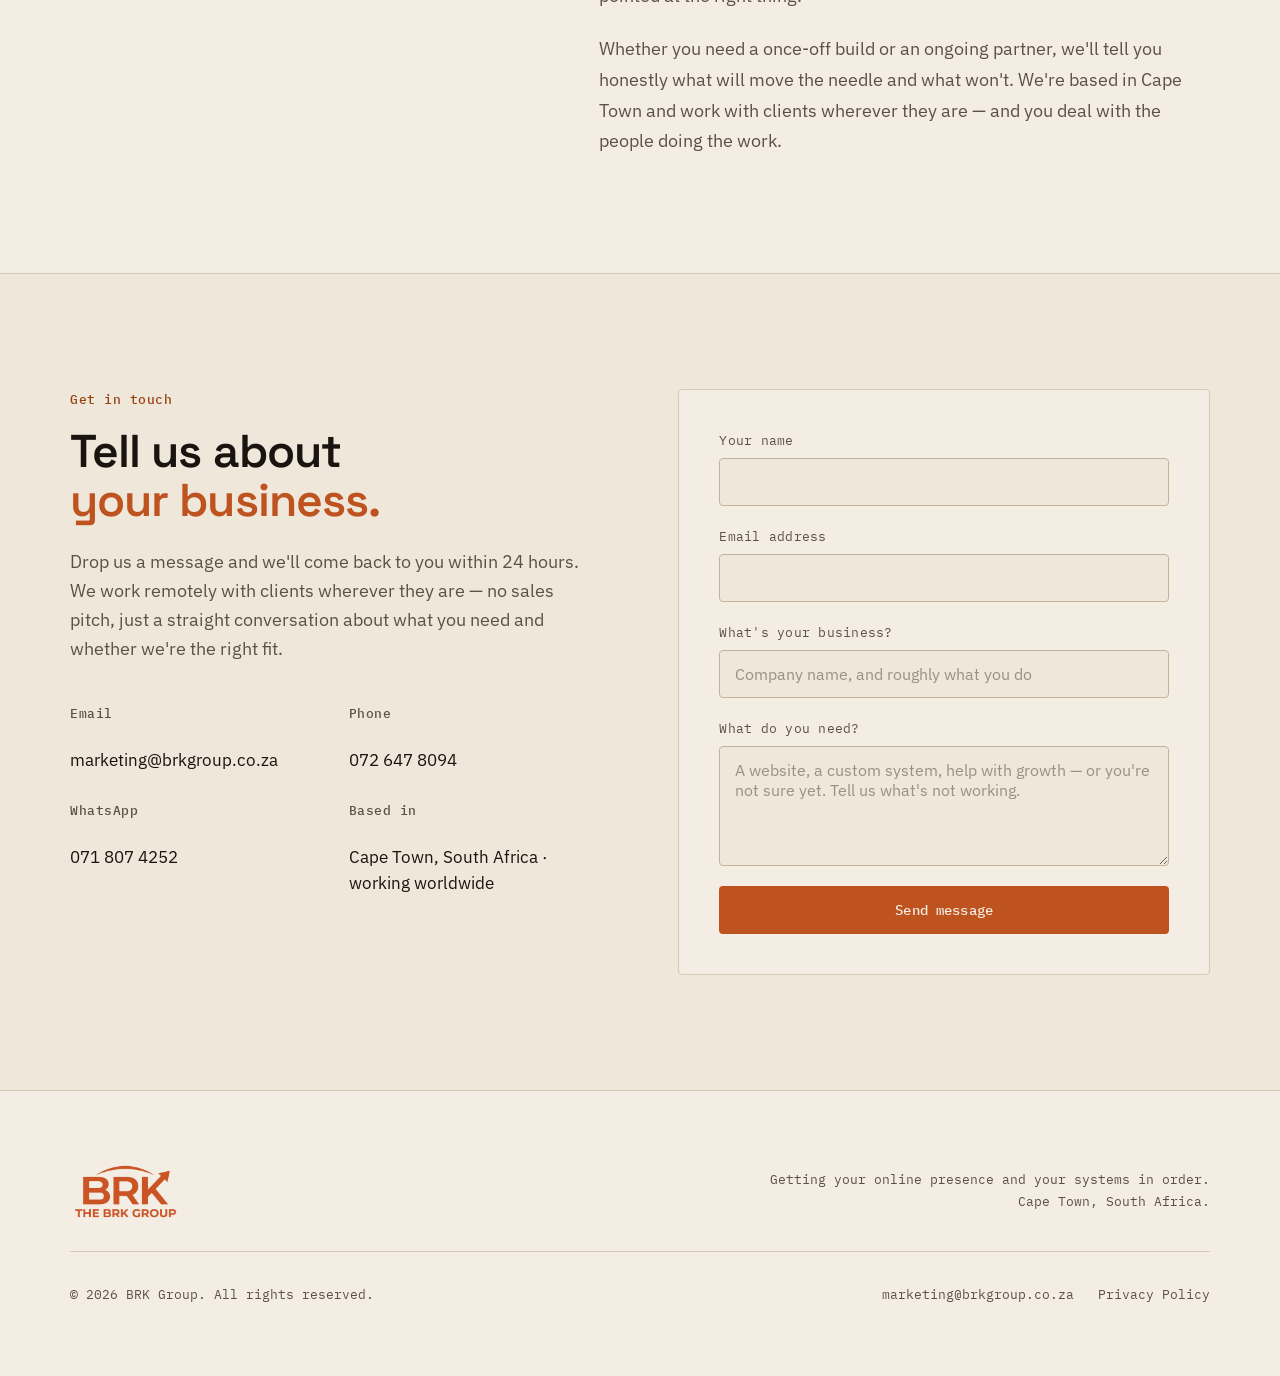
==== commit 44200ecb: "Rebalance positioning: offering-led and international, Cape Town retained for local SEO Lead with th" ====
--- a/index.html
+++ b/index.html
@@ -3,18 +3,18 @@
 <head>
   <meta charset="UTF-8">
   <meta name="viewport" content="width=device-width, initial-scale=1.0">
-  <meta name="description" content="BRK Group is a founder-run Cape Town consultancy. We help companies get their online presence and internal systems in order — from affordable professional websites to custom software and growth strategy.">
-  <title>BRK Group — Websites, custom software & growth for Cape Town businesses</title>
+  <meta name="description" content="BRK Group builds custom software, websites and digital systems for companies — working remotely with clients wherever they are. Founder-run: you deal with the people doing the work.">
+  <title>BRK Group — Custom software, websites & digital systems</title>
   <meta name="robots" content="index, follow, max-image-preview:large, max-snippet:-1, max-video-preview:-1">
   <link rel="canonical" href="https://brkgroup.co.za">
   <meta property="og:type" content="website">
   <meta property="og:url" content="https://brkgroup.co.za">
-  <meta property="og:title" content="BRK Group — Websites, custom software & growth for Cape Town businesses">
-  <meta property="og:description" content="A founder-run Cape Town consultancy. Affordable websites and digital presence, custom software and app builds, growth consulting, and ongoing pipeline management. You deal with us directly.">
+  <meta property="og:title" content="BRK Group — Custom software, websites & digital systems">
+  <meta property="og:description" content="Custom software and app builds, websites and digital presence, growth consulting and ongoing pipeline management. Founder-run, working remotely with clients wherever they are — you deal with the people doing the work.">
   <meta property="og:image" content="https://brkgroup.co.za/Images/Branding/BRK Logo Orange Transparent.png">
   <meta name="twitter:card" content="summary_large_image">
-  <meta name="twitter:title" content="BRK Group — Websites, custom software & growth">
-  <meta name="twitter:description" content="A founder-run Cape Town consultancy. Websites, custom software, growth consulting and ongoing pipeline management for smaller and larger companies alike.">
+  <meta name="twitter:title" content="BRK Group — Custom software, websites & digital systems">
+  <meta name="twitter:description" content="Custom software and app builds, websites and digital presence, growth consulting and pipeline management. Founder-run, working with clients worldwide.">
   <meta name="twitter:image" content="https://brkgroup.co.za/Images/Branding/BRK Logo Orange Transparent.png">
   <meta name="theme-color" content="#F3EDE3">
   <link rel="icon" href="Images/Branding/BRK Logo Orange Transparent.png" type="image/png">
@@ -26,7 +26,7 @@
     "@context": "https://schema.org",
     "@type": "LocalBusiness",
     "name": "BRK Group",
-    "description": "Founder-run Cape Town consultancy helping companies get their online presence and internal systems in order — websites and digital presence, custom software and app builds, business development and growth consulting, and ongoing pipeline management.",
+    "description": "Founder-run software and digital consultancy — custom software and app builds, websites and digital presence, business development and growth consulting, and ongoing pipeline management. Based in Cape Town, working with clients worldwide.",
     "image": "https://brkgroup.co.za/Images/Branding/edited logo simplified.png",
     "@id": "https://brkgroup.co.za",
     "url": "https://brkgroup.co.za",
@@ -45,7 +45,7 @@
       "latitude": -33.9249,
       "longitude": 18.4241
     },
-    "areaServed": "ZA",
+    "areaServed": "Worldwide",
     "openingHoursSpecification": {
       "@type": "OpeningHoursSpecification",
       "dayOfWeek": [
@@ -109,15 +109,15 @@
   <!-- Hero Section -->
   <section class="hero">
     <div class="hero-inner">
-      <p class="meta hero-meta">Founder-run &middot; Cape Town &middot; software &amp; digital</p>
+      <p class="meta hero-meta">Founder-run &middot; Custom software &amp; digital &middot; Working worldwide</p>
       <h1 class="hero-title">
         <span class="line">Get your online presence</span>
         <span class="line">and your systems <span class="accent">in order.</span></span>
       </h1>
       <p class="hero-description">
-        BRK Group is a small, founder-run Cape Town consultancy. We help companies get found online,
-        get their internal systems working, and build the custom tools they need to grow —
-        from an affordable first website to software built around how you actually operate.
+        BRK Group is a small, founder-run software and digital consultancy. We build the custom systems,
+        tools and websites companies run on — working closely with clients wherever they are, from a first
+        professional site to software built around how you actually operate.
       </p>
       <div class="hero-actions">
         <a href="#contact" class="btn btn-primary">Start a conversation</a>
@@ -276,14 +276,15 @@
         <h2 class="section-title">A studio that <span class="accent">builds things.</span></h2>
       </div>
       <div class="about-body">
-        <p>BRK Group is a Cape Town consultancy in the plain sense: we help companies get their online
-           presence and their internal systems in order — and keep them working. From an affordable first
-           website to custom software built for the way you actually operate.</p>
+        <p>BRK Group is a software and digital consultancy in the plain sense: we help companies get their
+           online presence and their internal systems in order — and keep them working. From an affordable
+           first website to custom software built for the way you actually operate.</p>
         <p>That means everything from an affordable website for a local business to custom software for a
            larger company that needs a tool built for the way it works — plus the business-development
            thinking to make sure the build is pointed at the right thing.</p>
         <p>Whether you need a once-off build or an ongoing partner, we'll tell you honestly what will move
-           the needle and what won't. You deal with the people doing the work.</p>
+           the needle and what won't. We're based in Cape Town and work with clients wherever they are —
+           and you deal with the people doing the work.</p>
       </div>
     </div>
   </section>
@@ -294,8 +295,9 @@
       <div class="contact-content">
         <p class="meta">Get in touch</p>
         <h2 class="section-title">Tell us about <span class="accent">your business.</span></h2>
-        <p class="contact-lede">Drop us a message and we'll come back to you within 24 hours. No sales
-           pitch — just a straight conversation about what you need and whether we're the right fit.</p>
+        <p class="contact-lede">Drop us a message and we'll come back to you within 24 hours. We work
+           remotely with clients wherever they are — no sales pitch, just a straight conversation about
+           what you need and whether we're the right fit.</p>
         <div class="contact-info">
           <div class="contact-item">
             <span class="contact-label meta">Email</span>
@@ -310,8 +312,8 @@
             <a href="https://wa.me/27718074252">071 807 4252</a>
           </div>
           <div class="contact-item">
-            <span class="contact-label meta">Location</span>
-            <span>Cape Town, South Africa</span>
+            <span class="contact-label meta">Based in</span>
+            <span>Cape Town, South Africa &middot; working worldwide</span>
           </div>
         </div>
       </div>
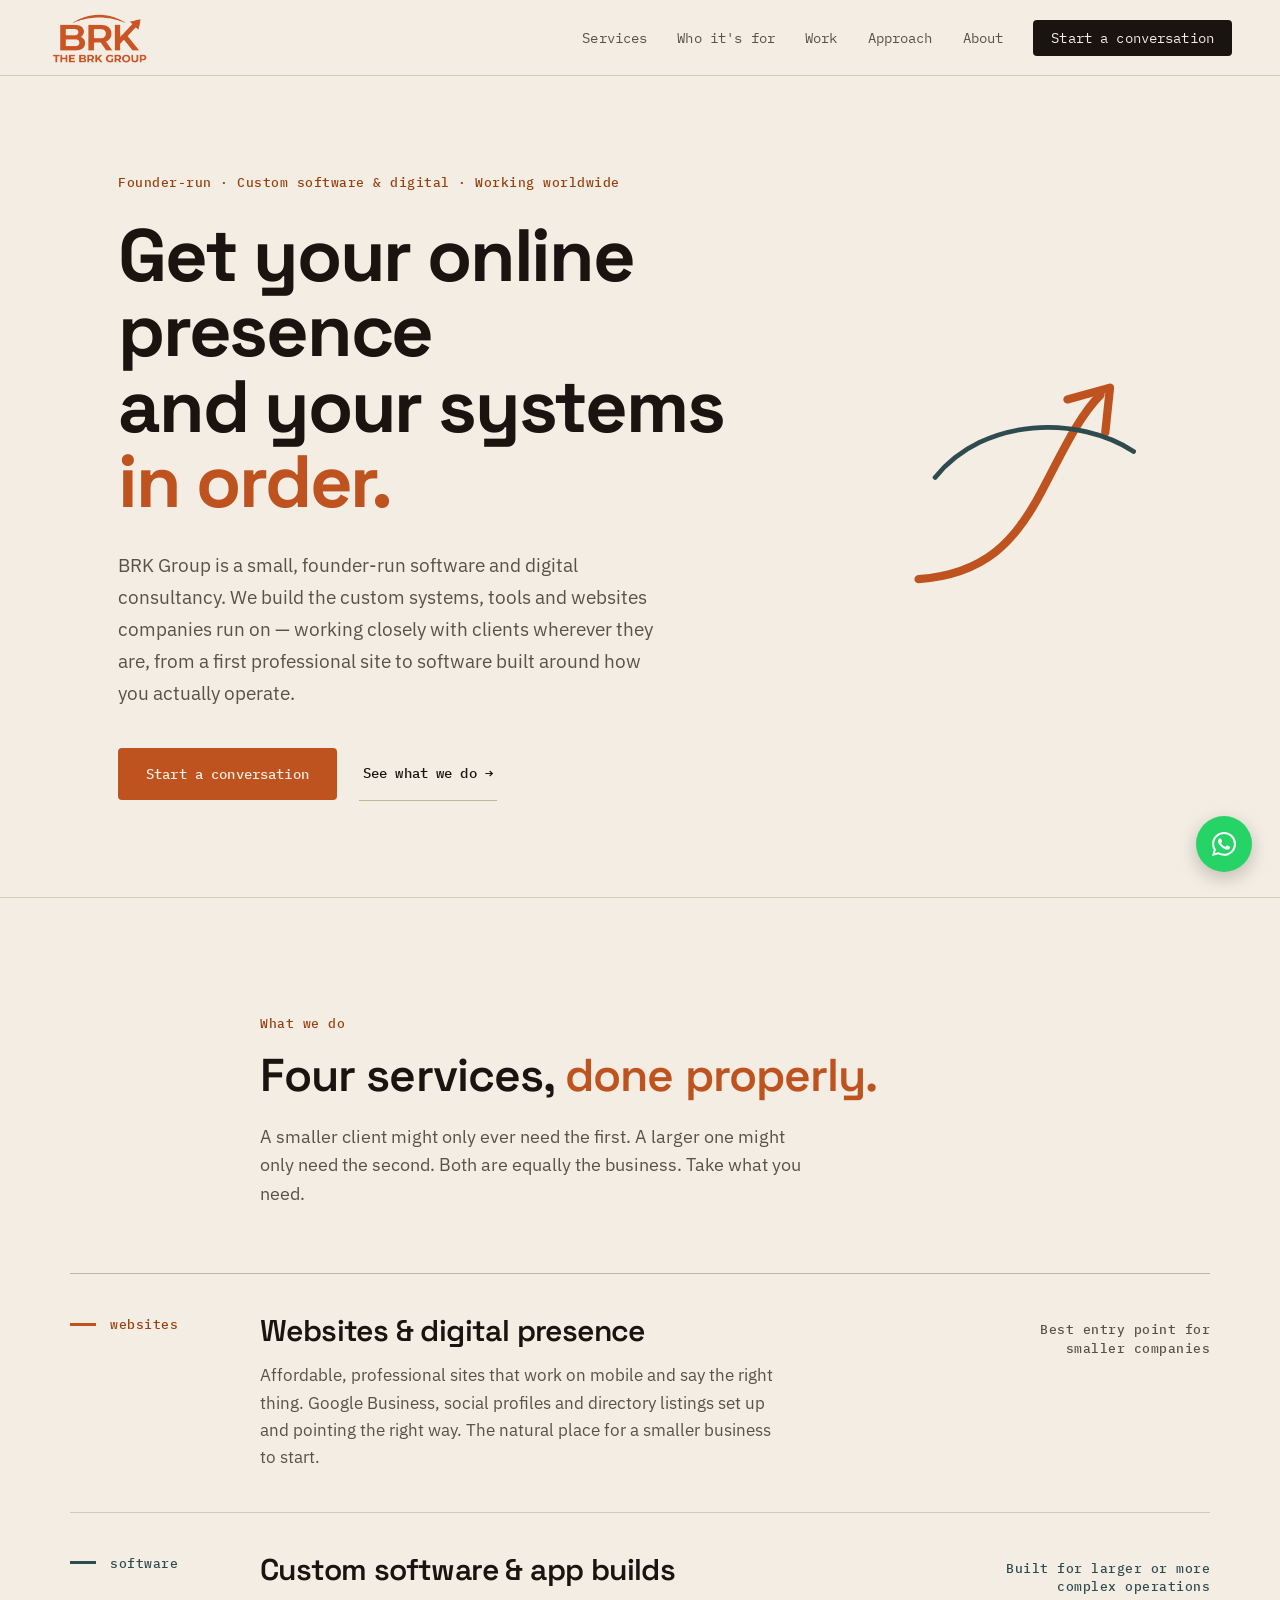
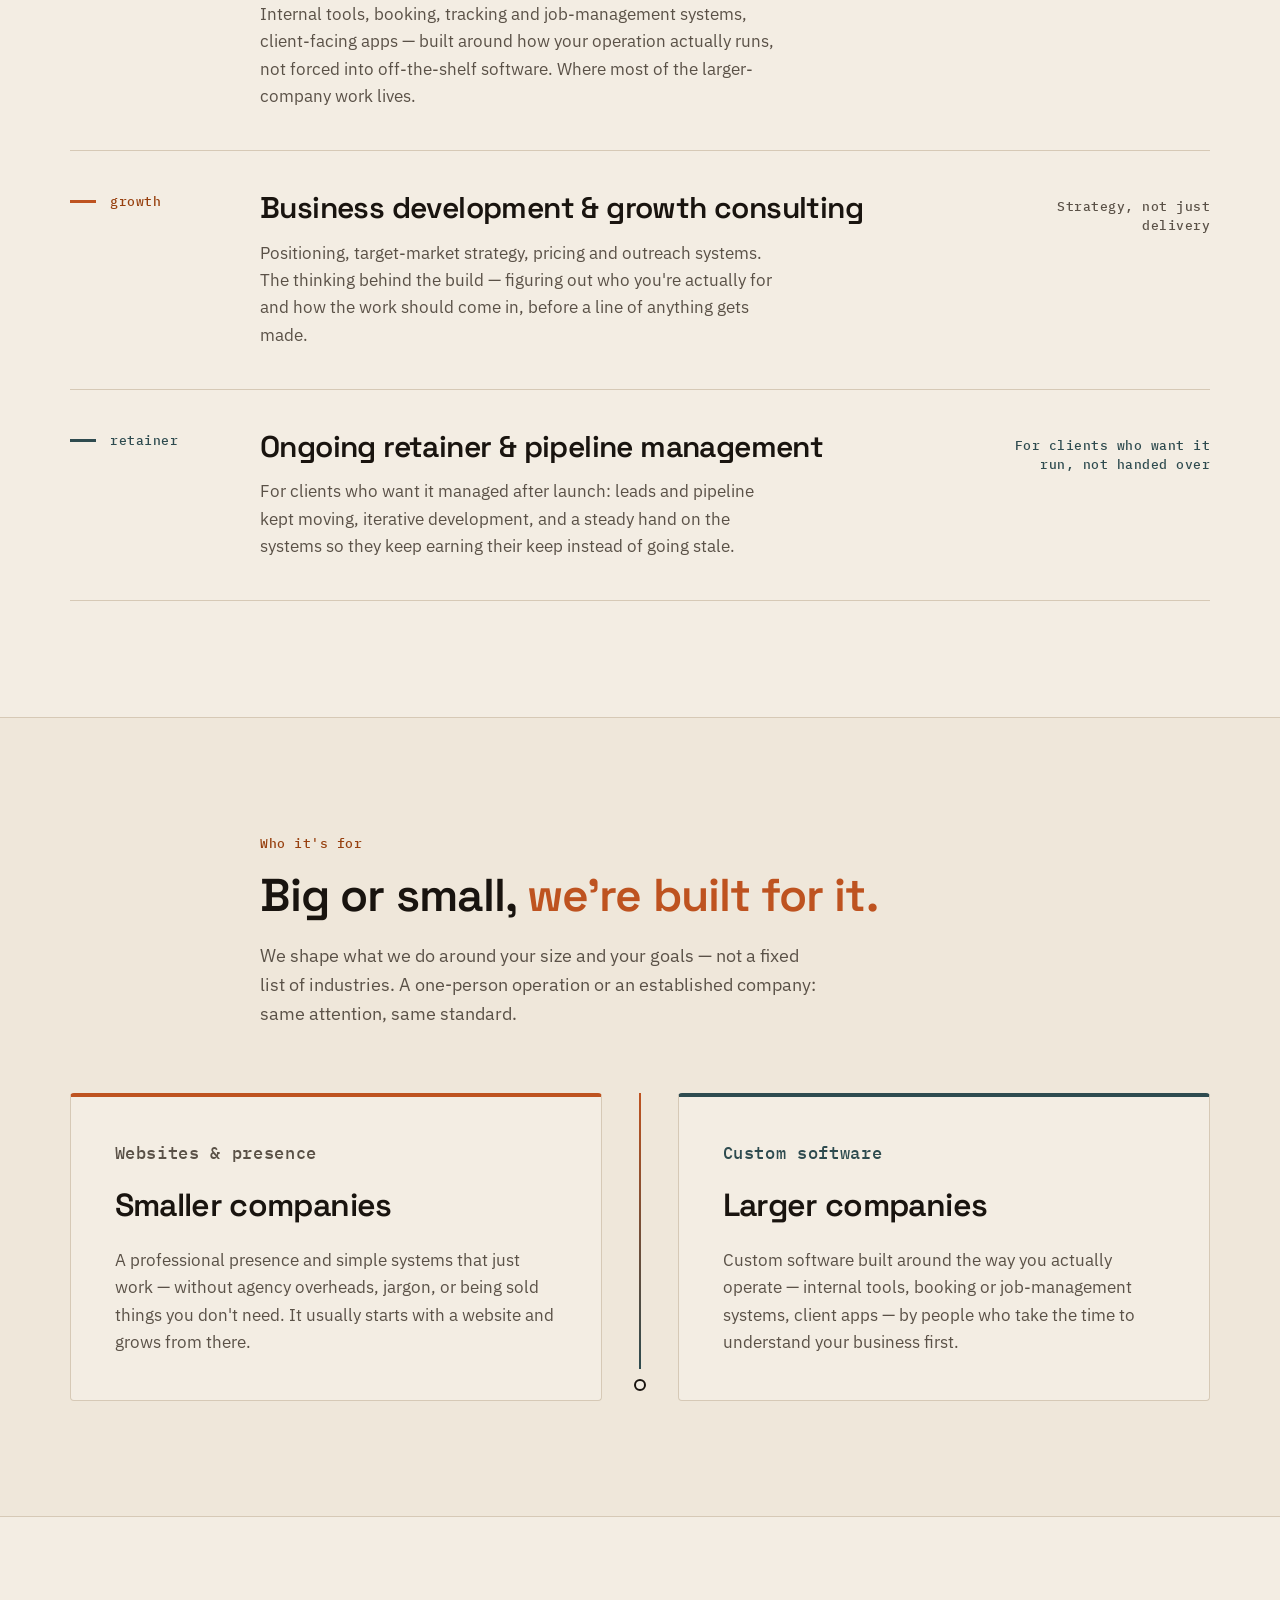
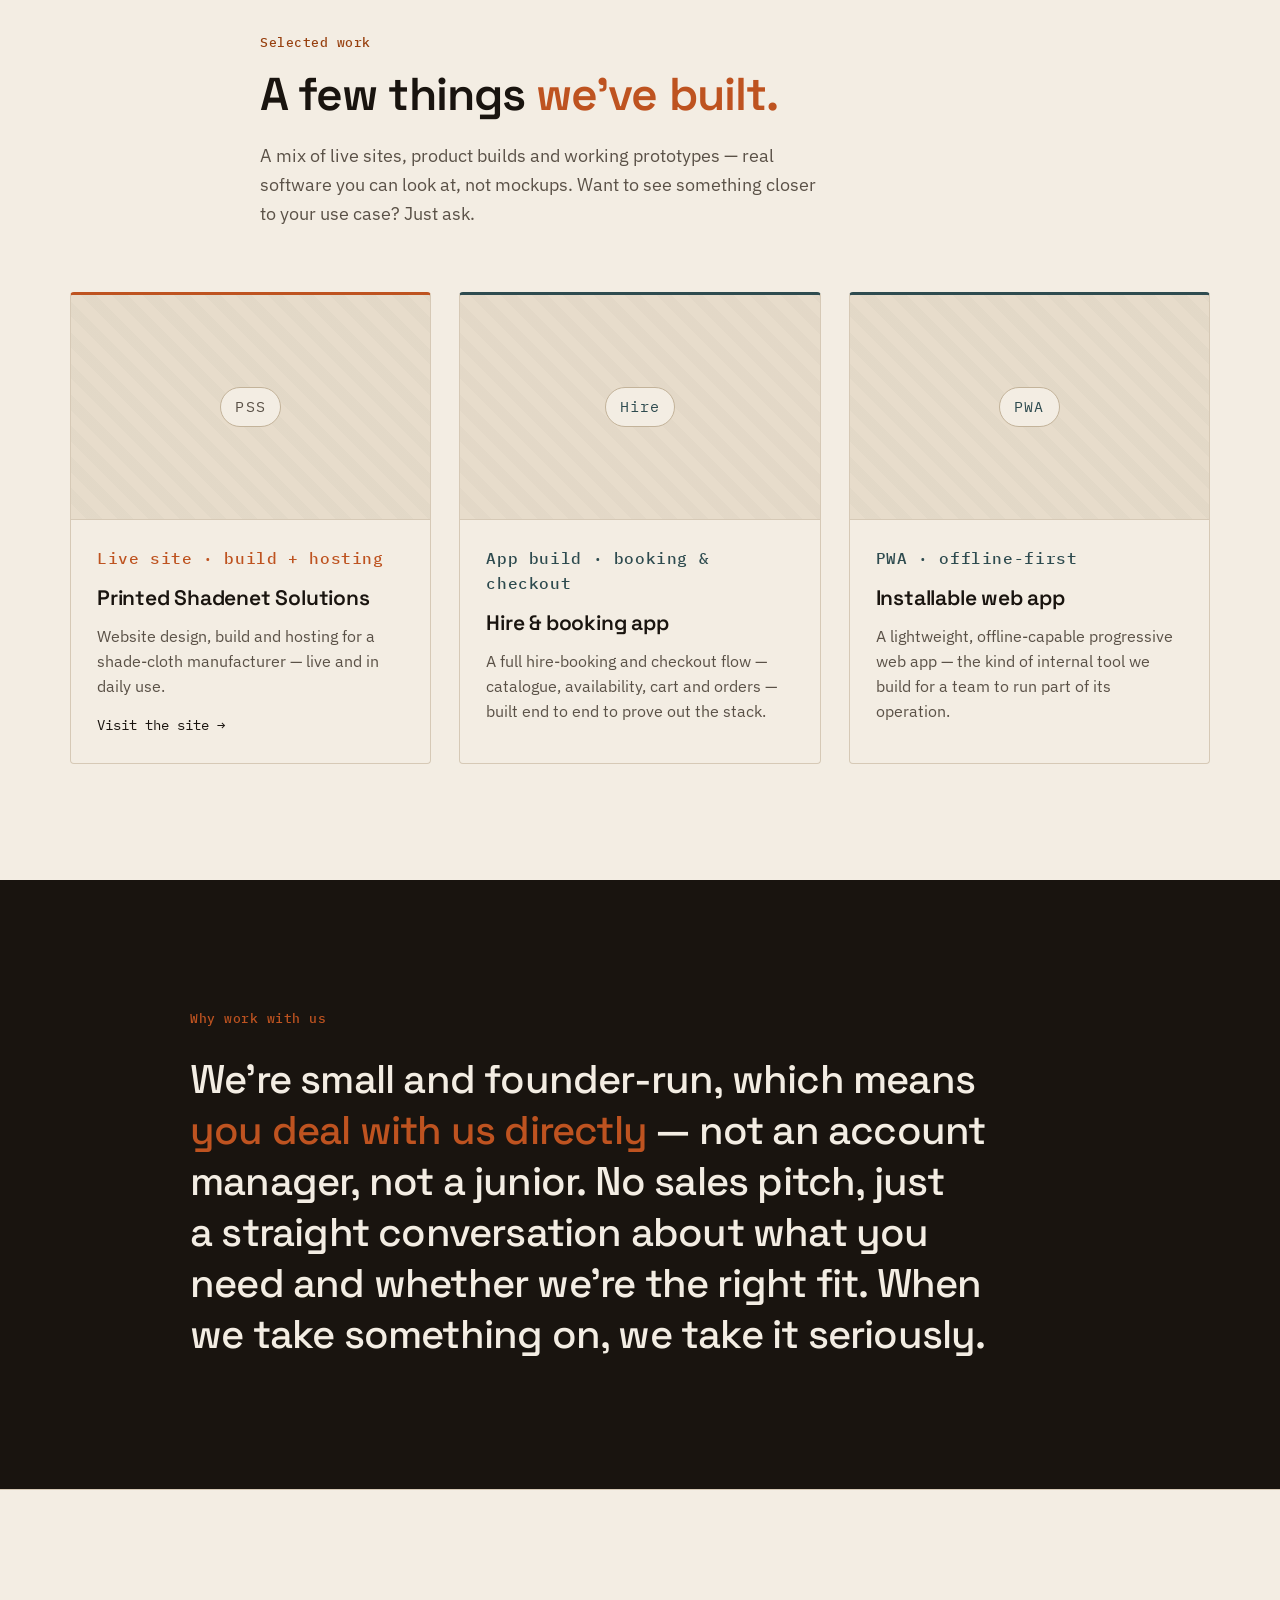
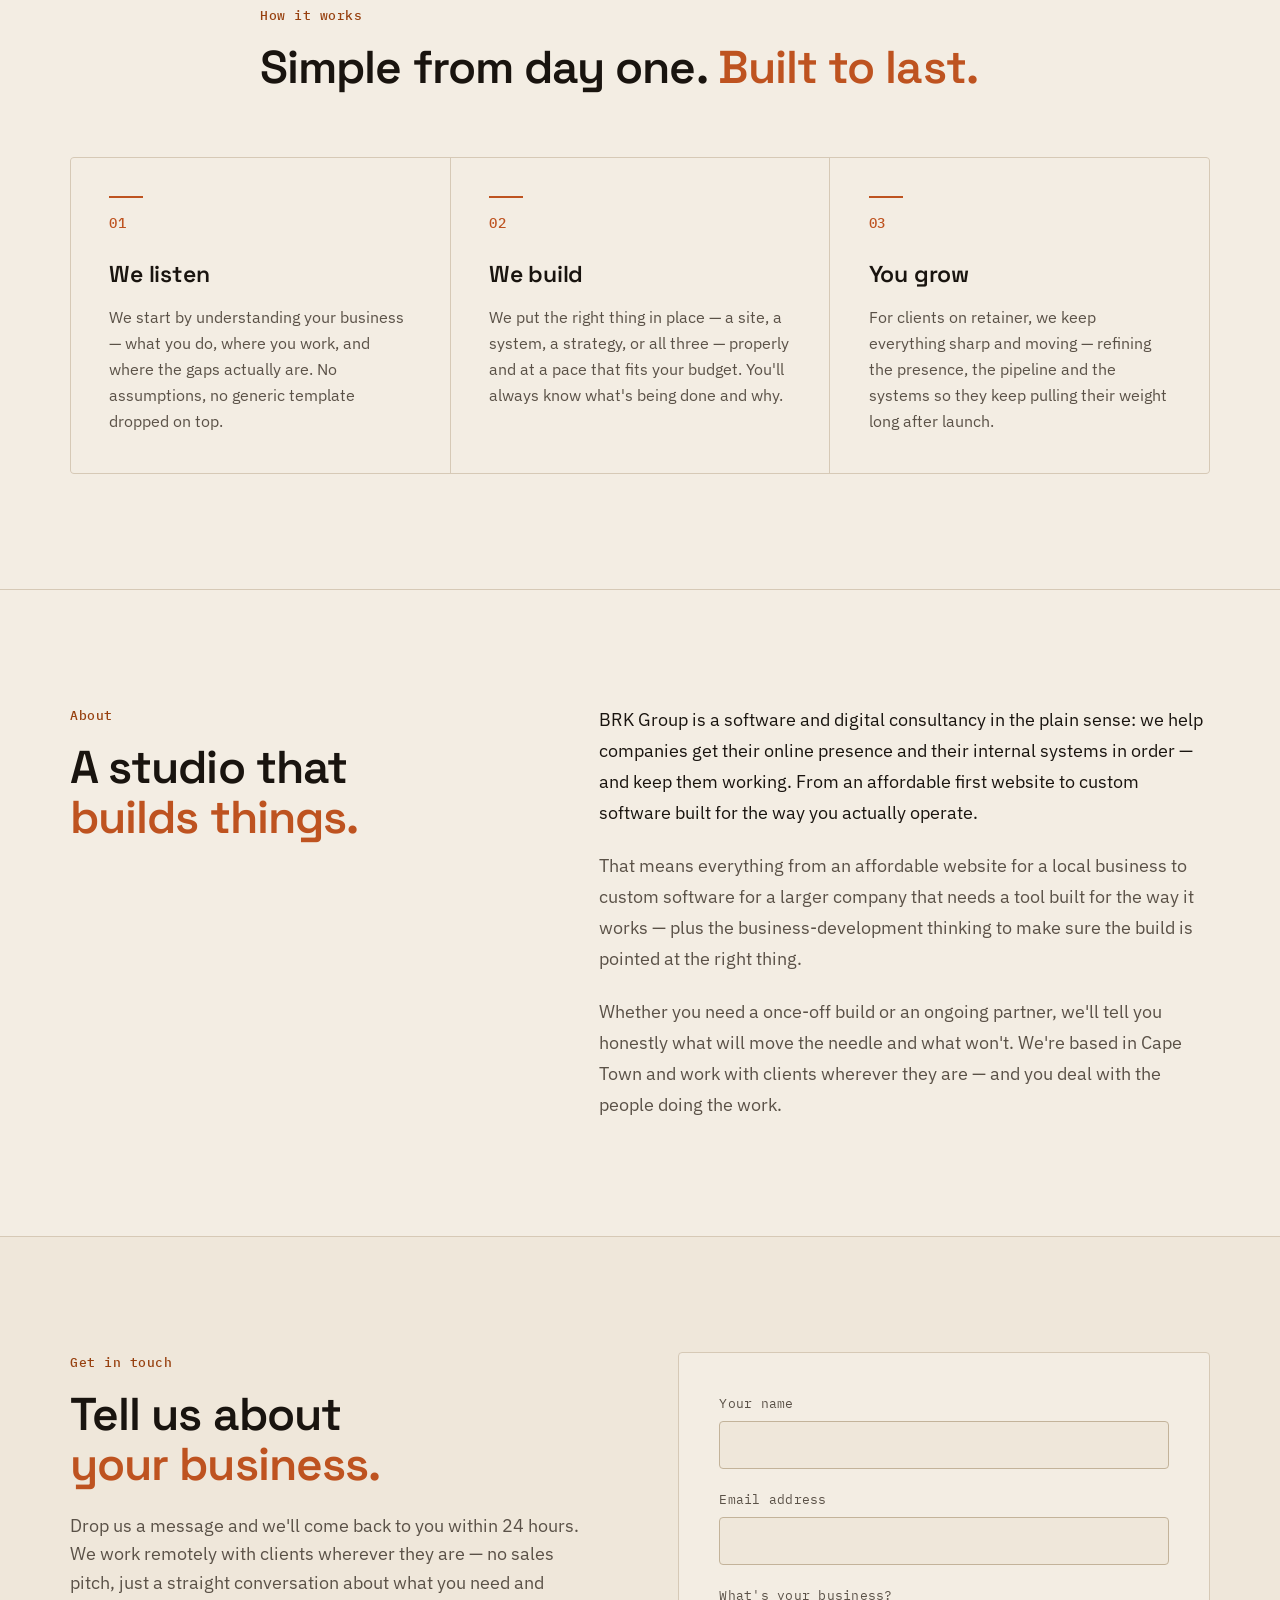
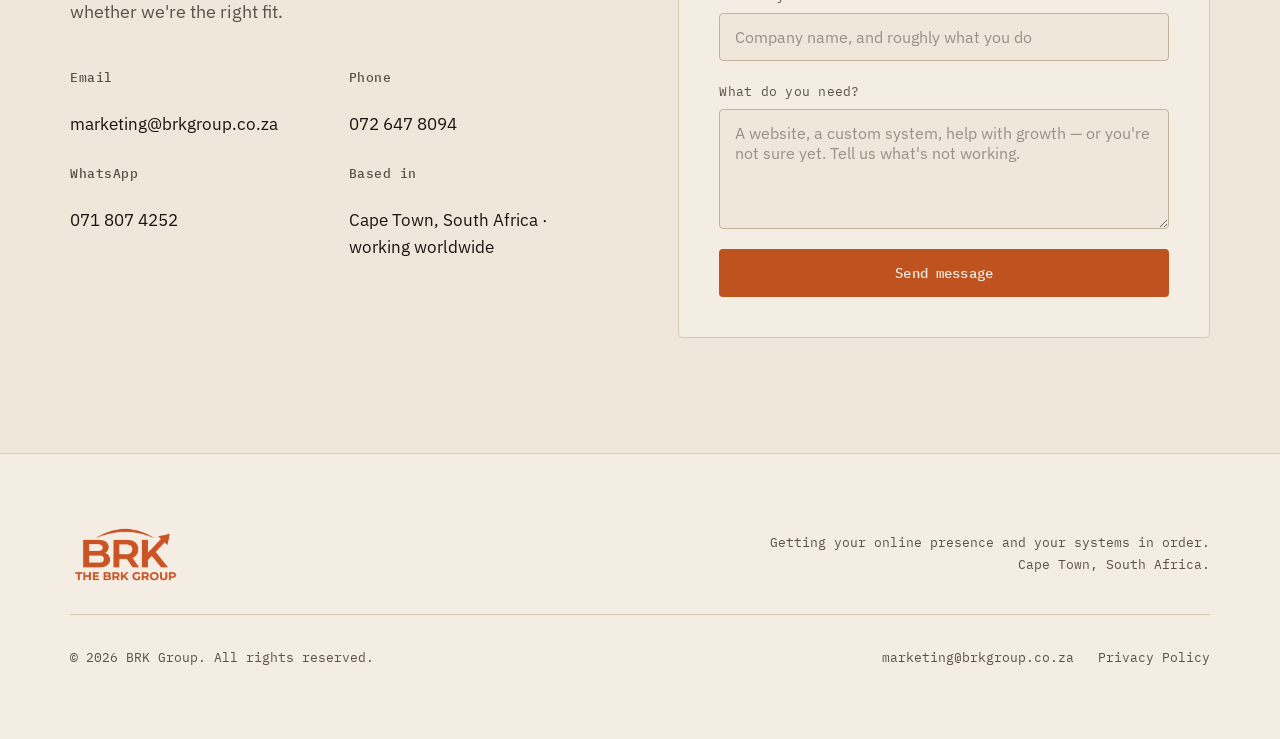
==== commit 1ca363a1: "Add "Selected work" proof section Add an image-forward work grid (distinct from the capability index" ====
--- a/index.html
+++ b/index.html
@@ -82,6 +82,7 @@
     <ul class="nav-links">
       <li><a href="#services">Services</a></li>
       <li><a href="#who">Who it's for</a></li>
+      <li><a href="#work">Work</a></li>
       <li><a href="#approach">Approach</a></li>
       <li><a href="#about">About</a></li>
       <li><a href="#contact" class="nav-cta">Start a conversation</a></li>
@@ -98,6 +99,7 @@
     <ul>
       <li><a href="#services">Services</a></li>
       <li><a href="#who">Who it's for</a></li>
+      <li><a href="#work">Work</a></li>
       <li><a href="#approach">Approach</a></li>
       <li><a href="#about">About</a></li>
       <li><a href="#contact" class="nav-cta">Start a conversation</a></li>
@@ -226,6 +228,50 @@
            business first.</p>
       </div>
     </div>
+  </section>
+
+  <!-- Selected work -->
+  <section id="work" class="section section-work">
+    <div class="section-head">
+      <p class="meta">Selected work</p>
+      <h2 class="section-title">A few things <span class="accent">we've built.</span></h2>
+      <p class="section-lede">A mix of live sites, product builds and working prototypes — real software you can
+         look at, not mockups. Want to see something closer to your use case? Just ask.</p>
+    </div>
+
+    <ul class="work-grid" role="list">
+      <li class="work-card work-card--clay">
+        <div class="work-shot" aria-hidden="true"><span>PSS</span></div>
+        <div class="work-body">
+          <p class="meta">Live site &middot; build + hosting</p>
+          <h3>Printed Shadenet Solutions</h3>
+          <p>Website design, build and hosting for a shade-cloth manufacturer — live and in daily use.</p>
+          <a class="work-link" href="https://printedshadenet.co.za" target="_blank" rel="noopener">
+            Visit the site <span aria-hidden="true">&rarr;</span>
+          </a>
+        </div>
+      </li>
+
+      <li class="work-card work-card--slate">
+        <div class="work-shot" aria-hidden="true"><span>Hire</span></div>
+        <div class="work-body">
+          <p class="meta">App build &middot; booking &amp; checkout</p>
+          <h3>Hire &amp; booking app</h3>
+          <p>A full hire-booking and checkout flow — catalogue, availability, cart and orders — built end
+             to end to prove out the stack.</p>
+        </div>
+      </li>
+
+      <li class="work-card work-card--slate">
+        <div class="work-shot" aria-hidden="true"><span>PWA</span></div>
+        <div class="work-body">
+          <p class="meta">PWA &middot; offline-first</p>
+          <h3>Installable web app</h3>
+          <p>A lightweight, offline-capable progressive web app — the kind of internal tool we build for
+             a team to run part of its operation.</p>
+        </div>
+      </li>
+    </ul>
   </section>
 
   <!-- Ethos band (the one inverted-contrast moment) -->
--- a/css/styles.css
+++ b/css/styles.css
@@ -434,6 +434,94 @@
 
 
 /* ============================================
+   Selected work — image-forward cards (distinct from the capability index)
+   ============================================ */
+
+.work-grid {
+  display: grid;
+  grid-template-columns: repeat(3, 1fr);
+  gap: 28px;
+}
+
+.work-card {
+  display: flex;
+  flex-direction: column;
+  background: var(--paper);
+  border: 1px solid var(--line);
+  border-radius: var(--radius);
+  overflow: hidden;
+}
+
+/* preview area — renders as an intentional placeholder until a real
+   screenshot is dropped in (swap the .work-shot div for an <img>). */
+.work-shot {
+  position: relative;
+  aspect-ratio: 16 / 10;
+  background:
+    repeating-linear-gradient(45deg, transparent 0 11px, rgba(25,20,15,0.02) 11px 22px),
+    var(--sand);
+  border-bottom: 1px solid var(--line);
+  display: flex;
+  align-items: center;
+  justify-content: center;
+}
+.work-shot span {
+  font-family: var(--font-mono);
+  font-size: 15px;
+  letter-spacing: 0.08em;
+  color: var(--ink-soft);
+  padding: 7px 14px;
+  border: 1px solid var(--line-strong);
+  border-radius: 40px;
+  background: var(--paper);
+}
+.work-card img.work-shot {
+  display: block;
+  width: 100%;
+  height: auto;
+  object-fit: cover;
+}
+/* type accent along the top of each card */
+.work-card { border-top: 3px solid var(--clay); }
+.work-card--slate { border-top-color: var(--slate); }
+.work-card--slate .work-shot span { color: var(--slate); }
+
+.work-body {
+  padding: clamp(20px, 2.2vw, 26px);
+  display: flex;
+  flex-direction: column;
+  gap: 10px;
+  flex: 1;
+}
+.work-body .meta { color: var(--clay); }
+.work-card--slate .work-body .meta { color: var(--slate); }
+.work-body h3 {
+  font-family: var(--font-display);
+  font-weight: 600;
+  font-size: 21px;
+  letter-spacing: -0.01em;
+  color: var(--ink);
+}
+.work-body p {
+  color: var(--ink-soft);
+  font-size: 15.5px;
+  line-height: 1.6;
+}
+.work-link {
+  margin-top: auto;
+  padding-top: 6px;
+  font-family: var(--font-mono);
+  font-size: 13.5px;
+  color: var(--ink);
+  border-bottom: 1px solid transparent;
+  align-self: flex-start;
+  transition: color 0.2s ease, border-color 0.2s ease;
+}
+.work-link:hover { color: var(--clay); border-color: var(--clay); }
+.work-card--slate .work-link:hover { color: var(--slate); border-color: var(--slate); }
+
+
+/* ============================================
    Ethos band — the one inverted-contrast moment
    ============================================ */
 
@@ -735,6 +823,8 @@
   }
   .capability-for { text-align: left; padding-top: 0; }
 
+  .work-grid { grid-template-columns: 1fr; gap: 20px; }
+
   .who-grid { grid-template-columns: 1fr; gap: 20px; }
   .who-connector { flex-direction: row; height: auto; }
   .who-connector-line { width: auto; height: 2px; flex: 1; min-height: 0; min-width: 40px; }
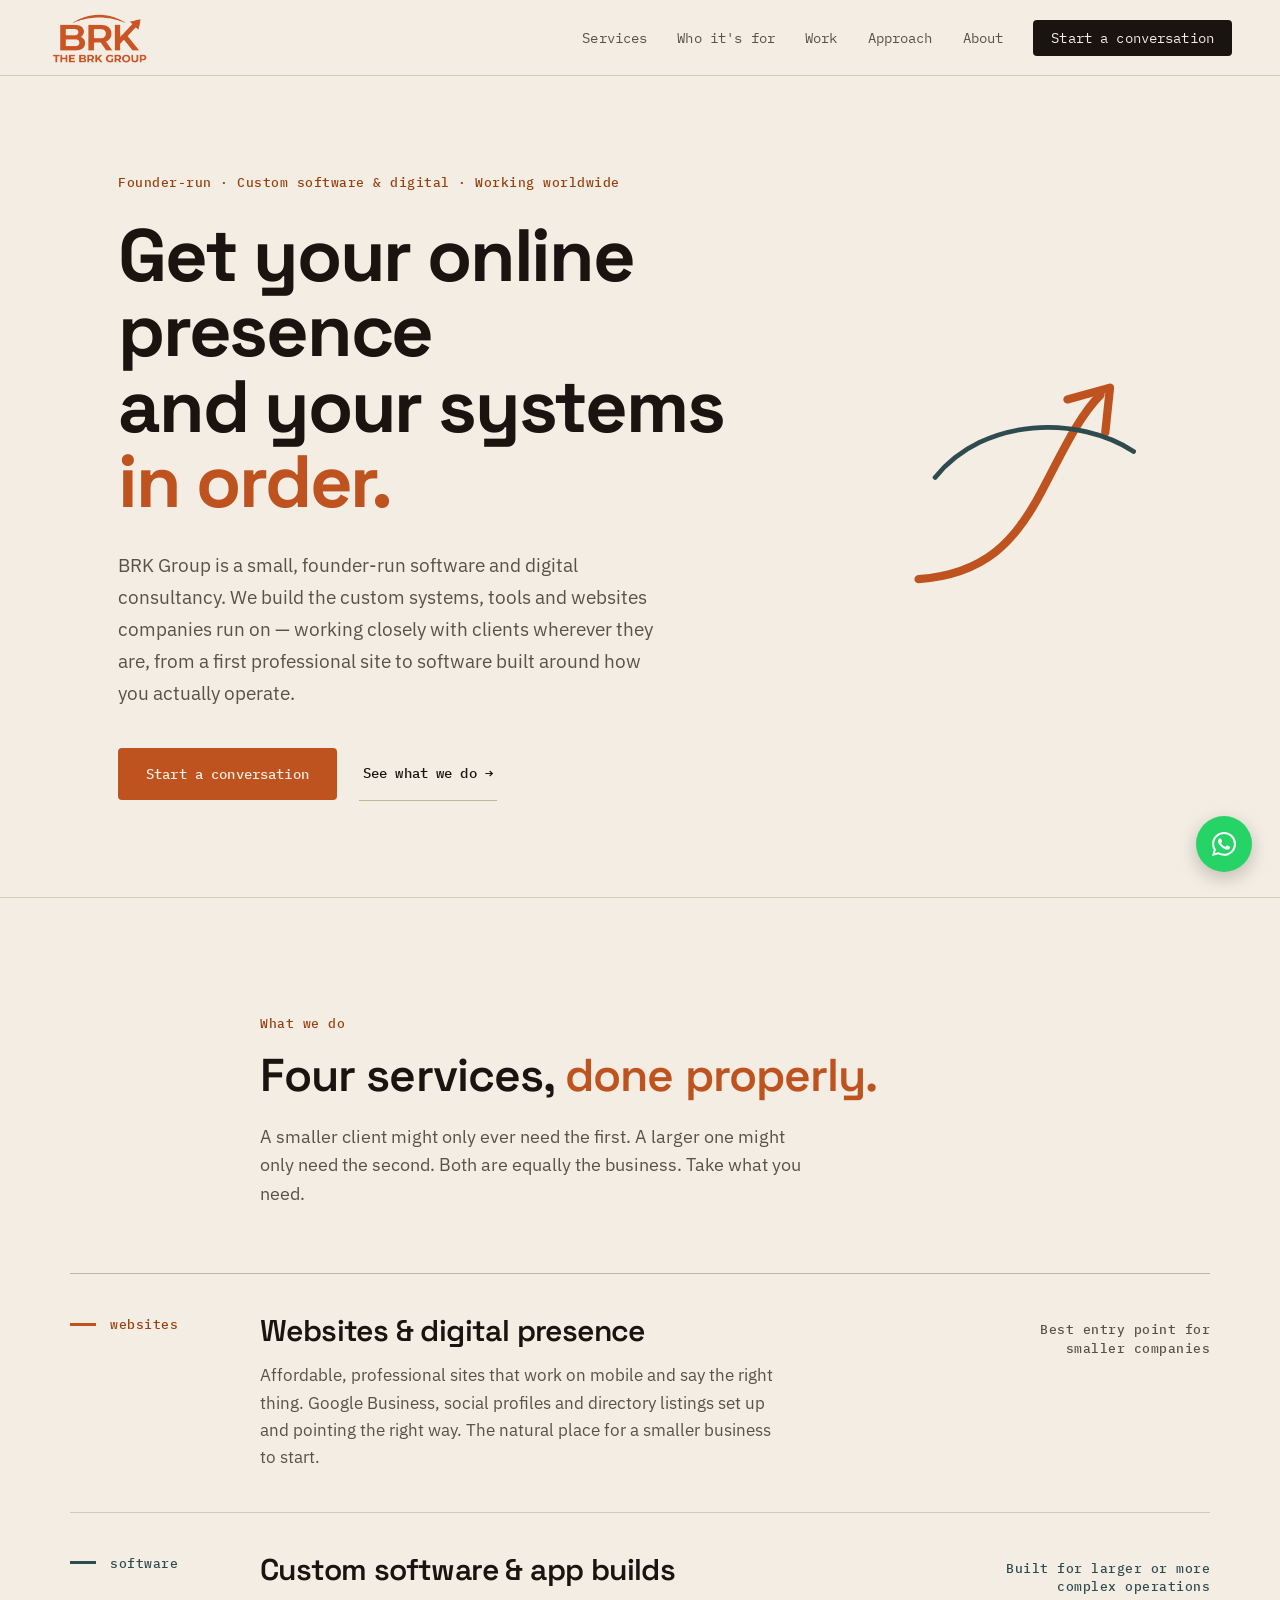
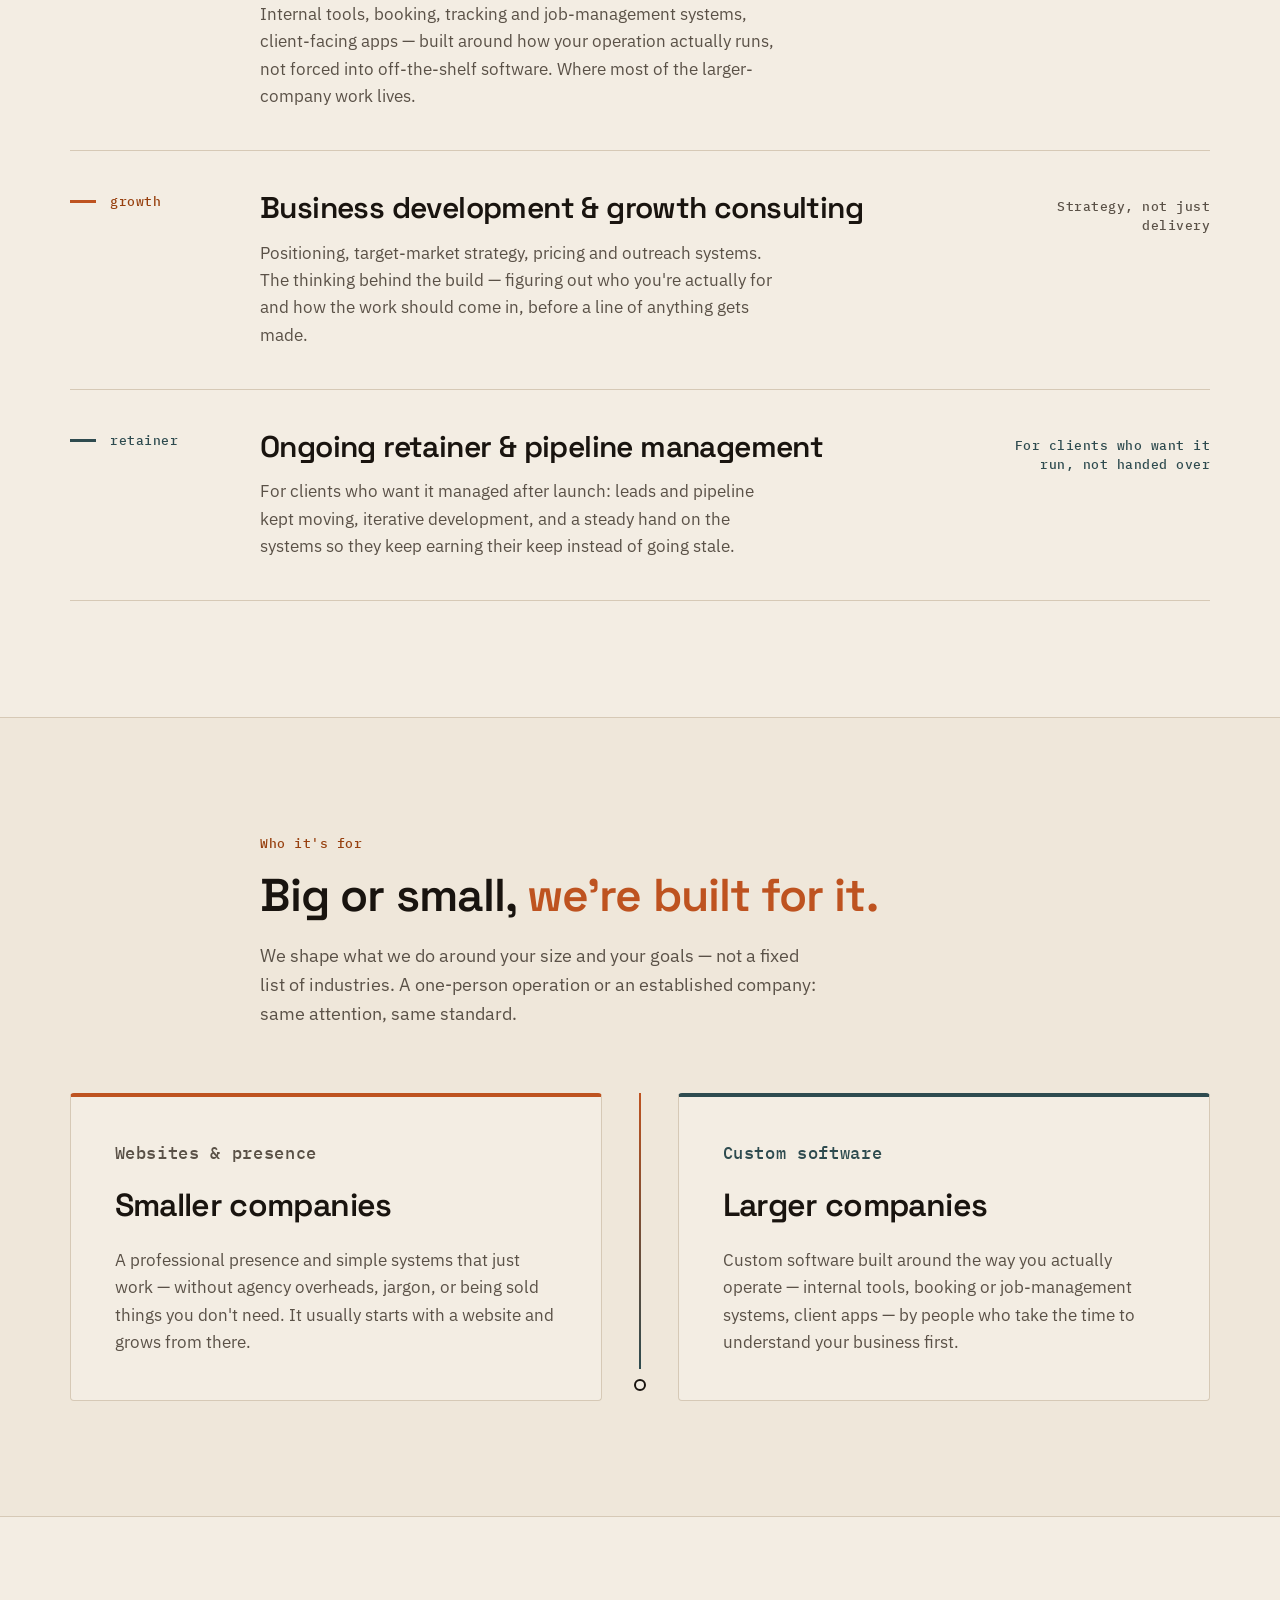
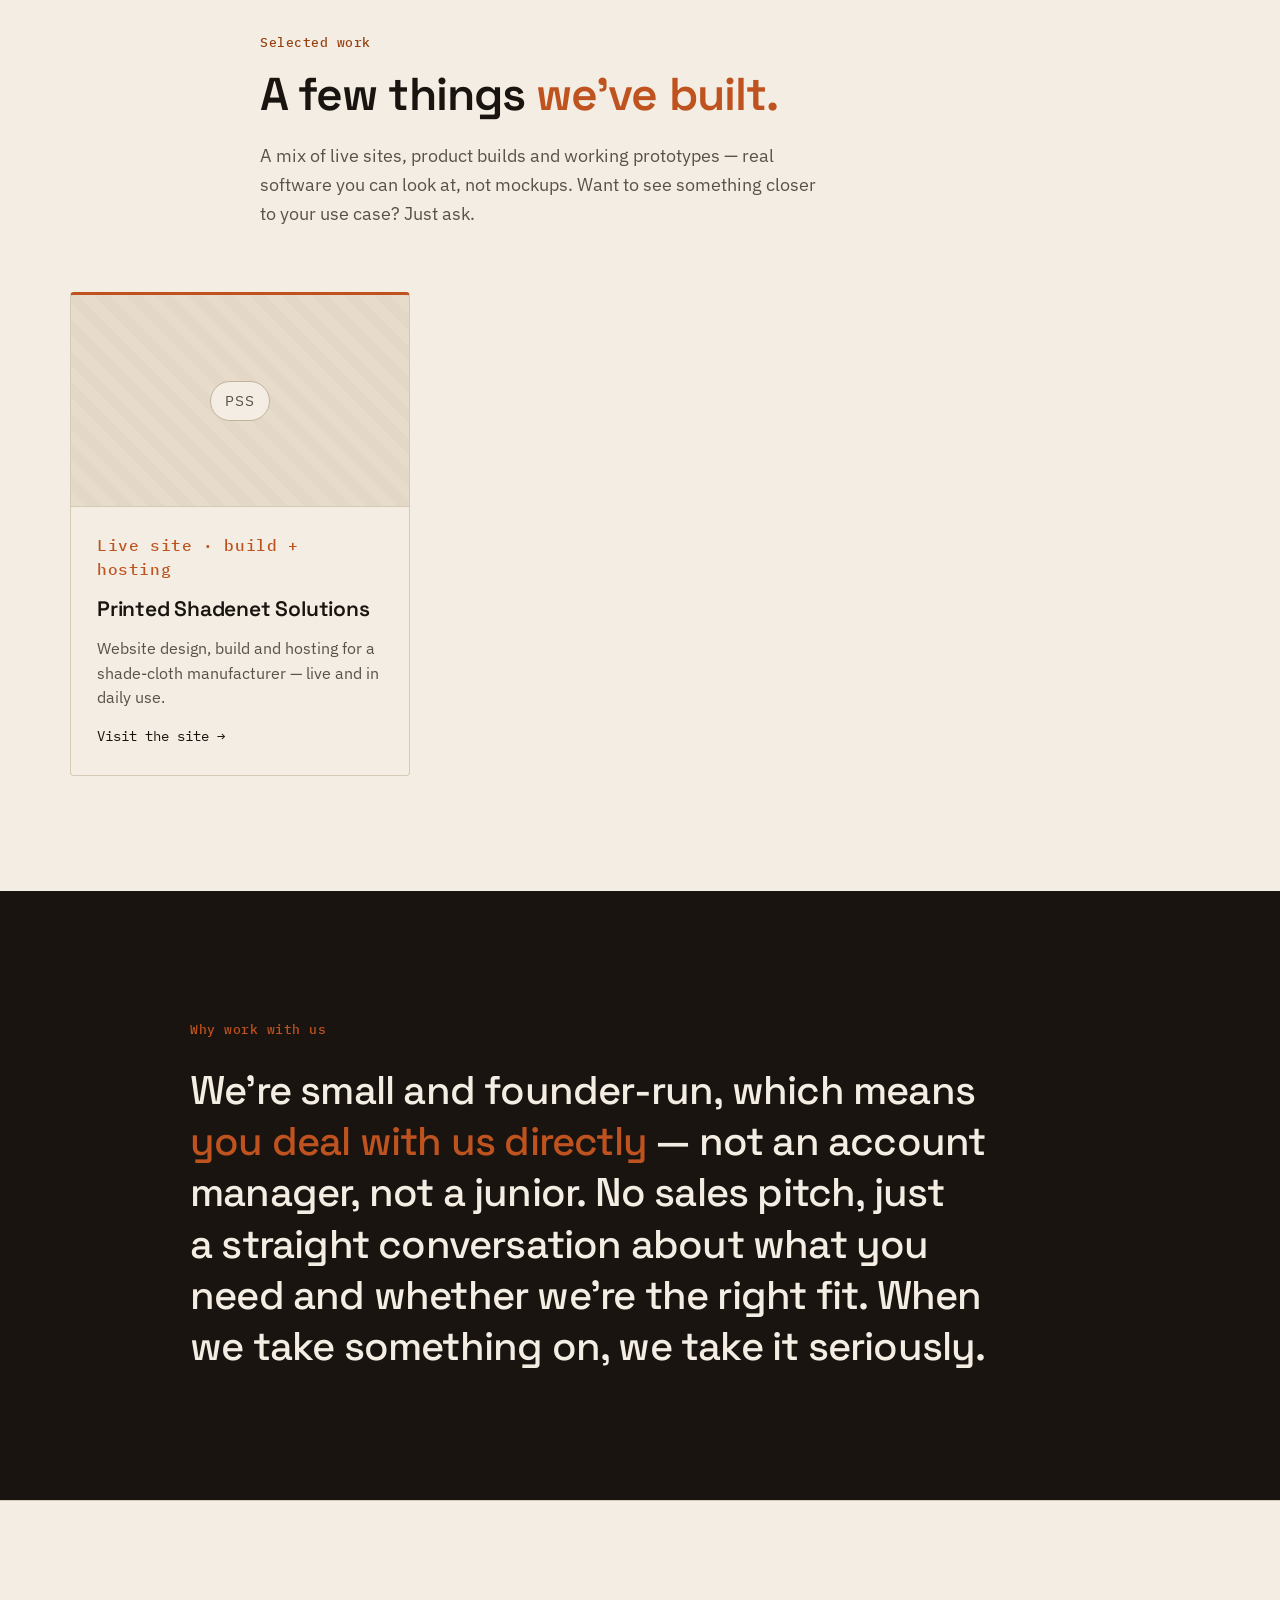
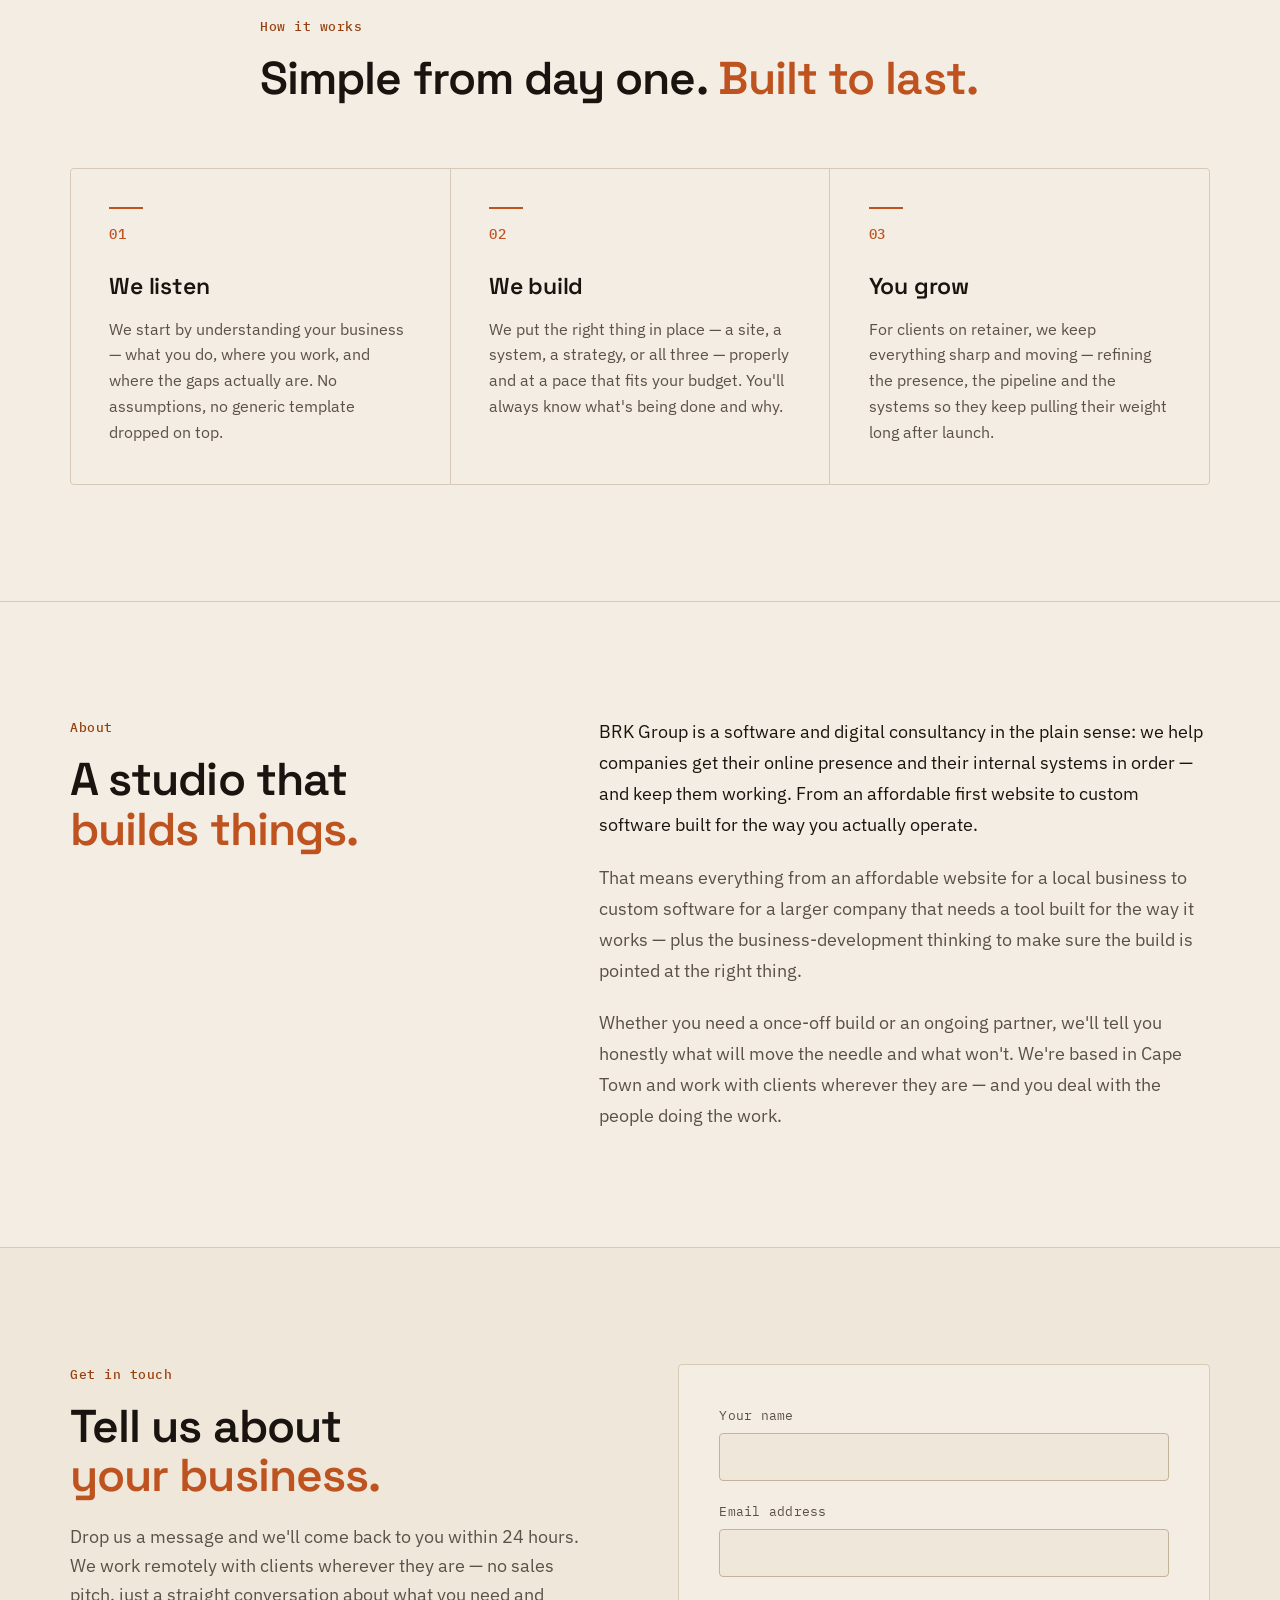
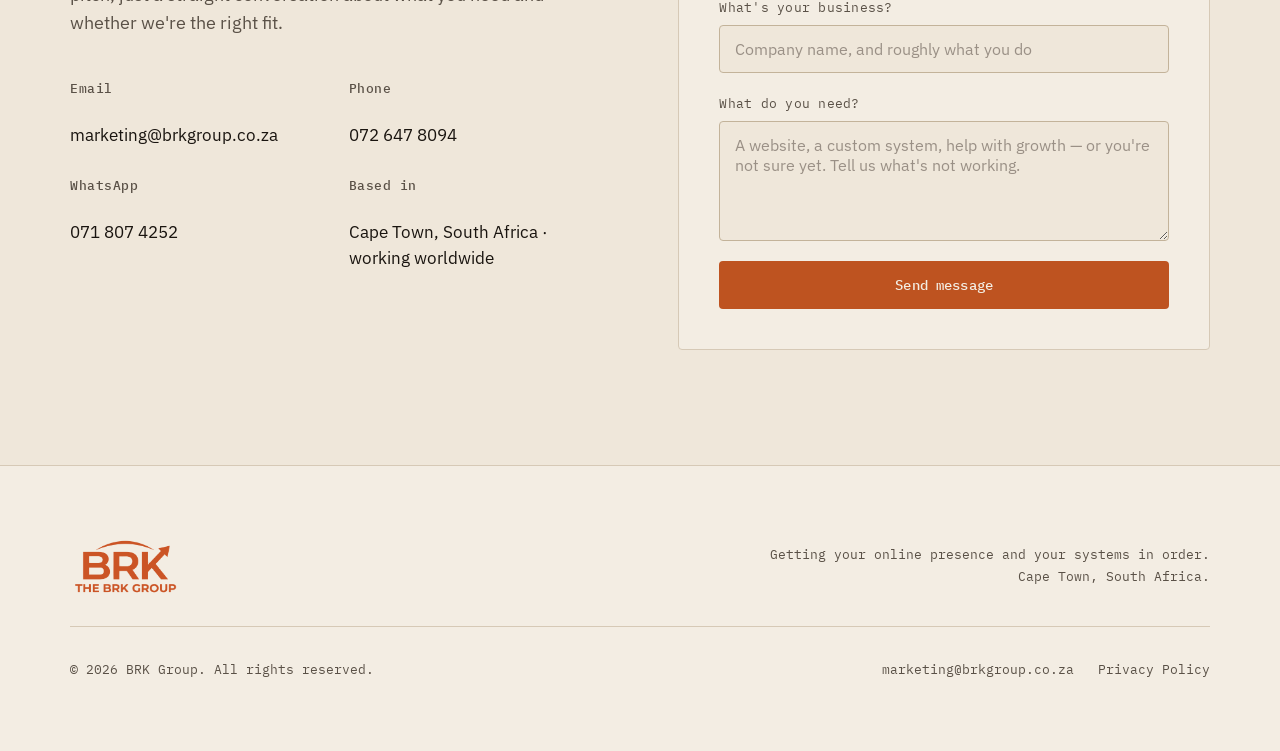
==== commit 8289c558: "Remove unbuilt work entries; keep only confirmed live work Pull the "hire/booking app" and speculati" ====
--- a/index.html
+++ b/index.html
@@ -252,25 +252,6 @@
         </div>
       </li>
 
-      <li class="work-card work-card--slate">
-        <div class="work-shot" aria-hidden="true"><span>Hire</span></div>
-        <div class="work-body">
-          <p class="meta">App build &middot; booking &amp; checkout</p>
-          <h3>Hire &amp; booking app</h3>
-          <p>A full hire-booking and checkout flow — catalogue, availability, cart and orders — built end
-             to end to prove out the stack.</p>
-        </div>
-      </li>
-
-      <li class="work-card work-card--slate">
-        <div class="work-shot" aria-hidden="true"><span>PWA</span></div>
-        <div class="work-body">
-          <p class="meta">PWA &middot; offline-first</p>
-          <h3>Installable web app</h3>
-          <p>A lightweight, offline-capable progressive web app — the kind of internal tool we build for
-             a team to run part of its operation.</p>
-        </div>
-      </li>
     </ul>
   </section>
 
--- a/css/styles.css
+++ b/css/styles.css
@@ -439,7 +439,8 @@
 
 .work-grid {
   display: grid;
-  grid-template-columns: repeat(3, 1fr);
+  grid-template-columns: repeat(auto-fill, minmax(280px, 340px));
+  justify-content: start;
   gap: 28px;
 }
 
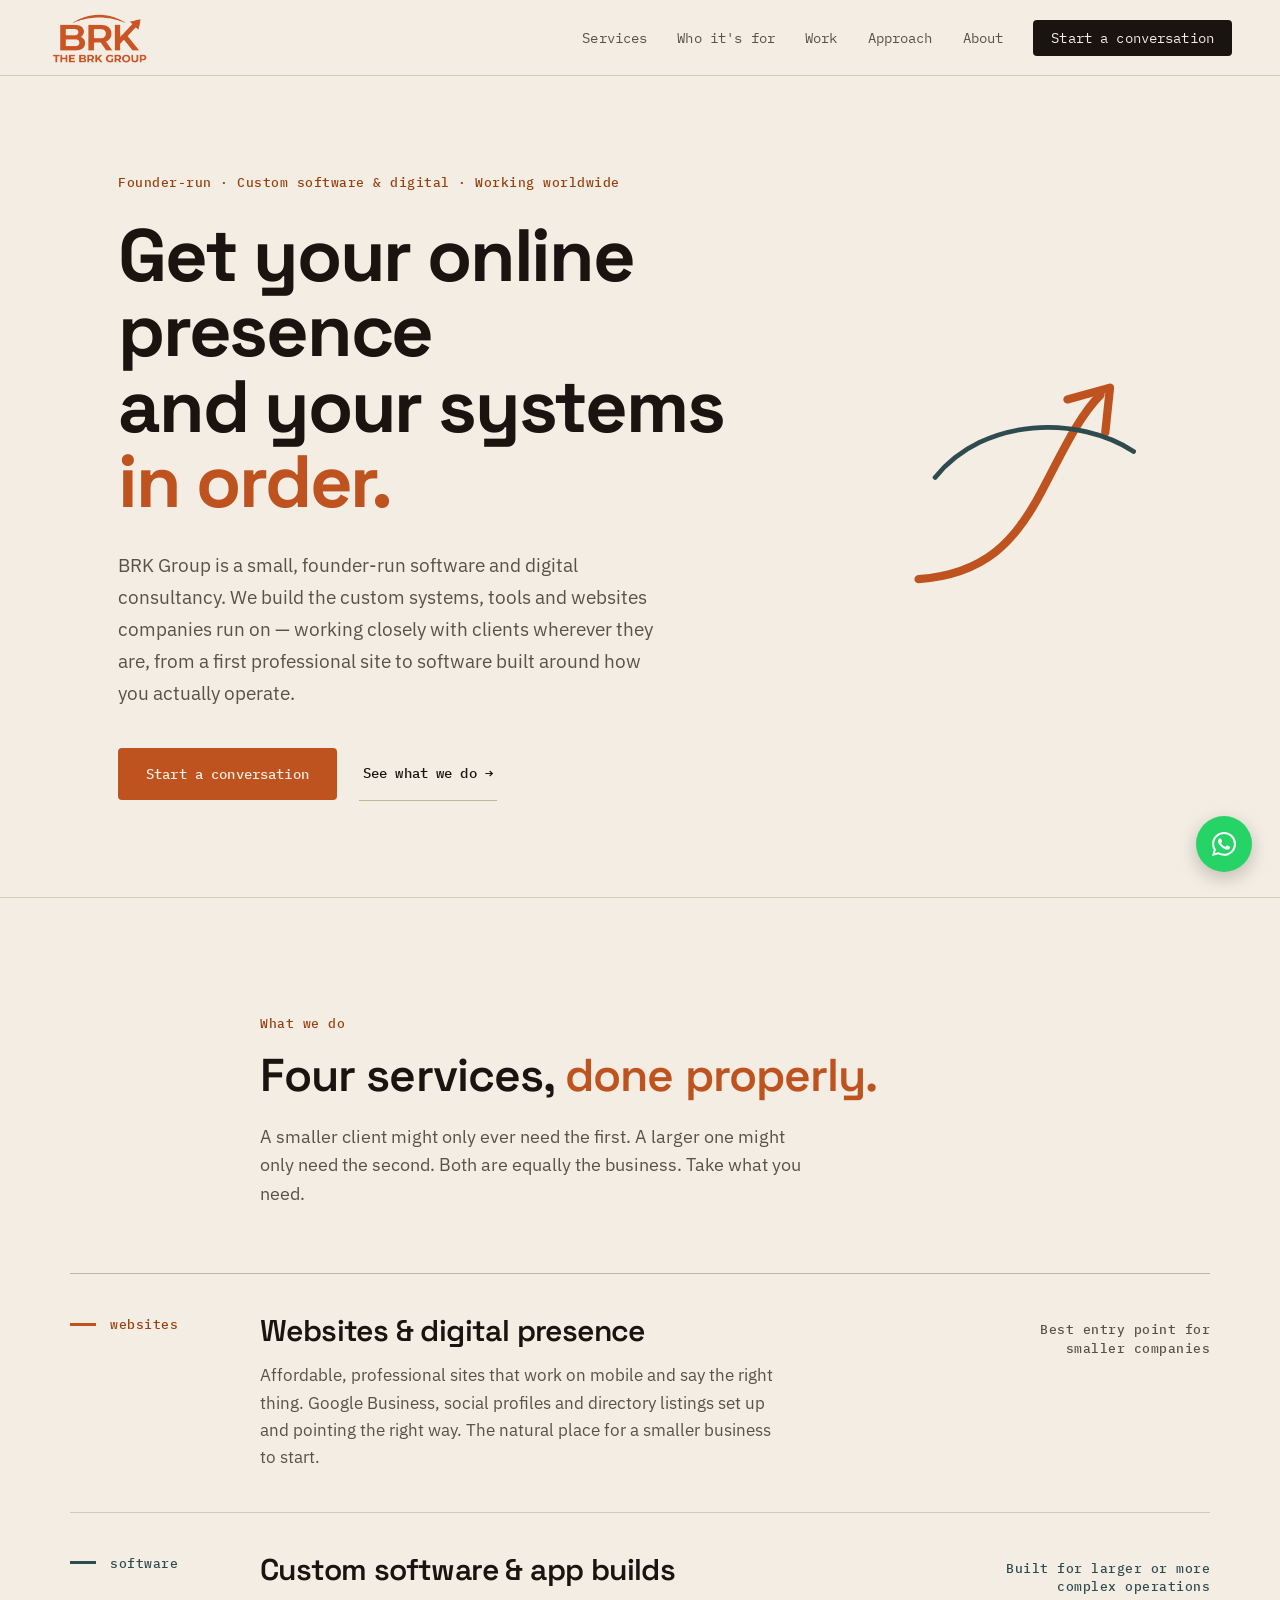
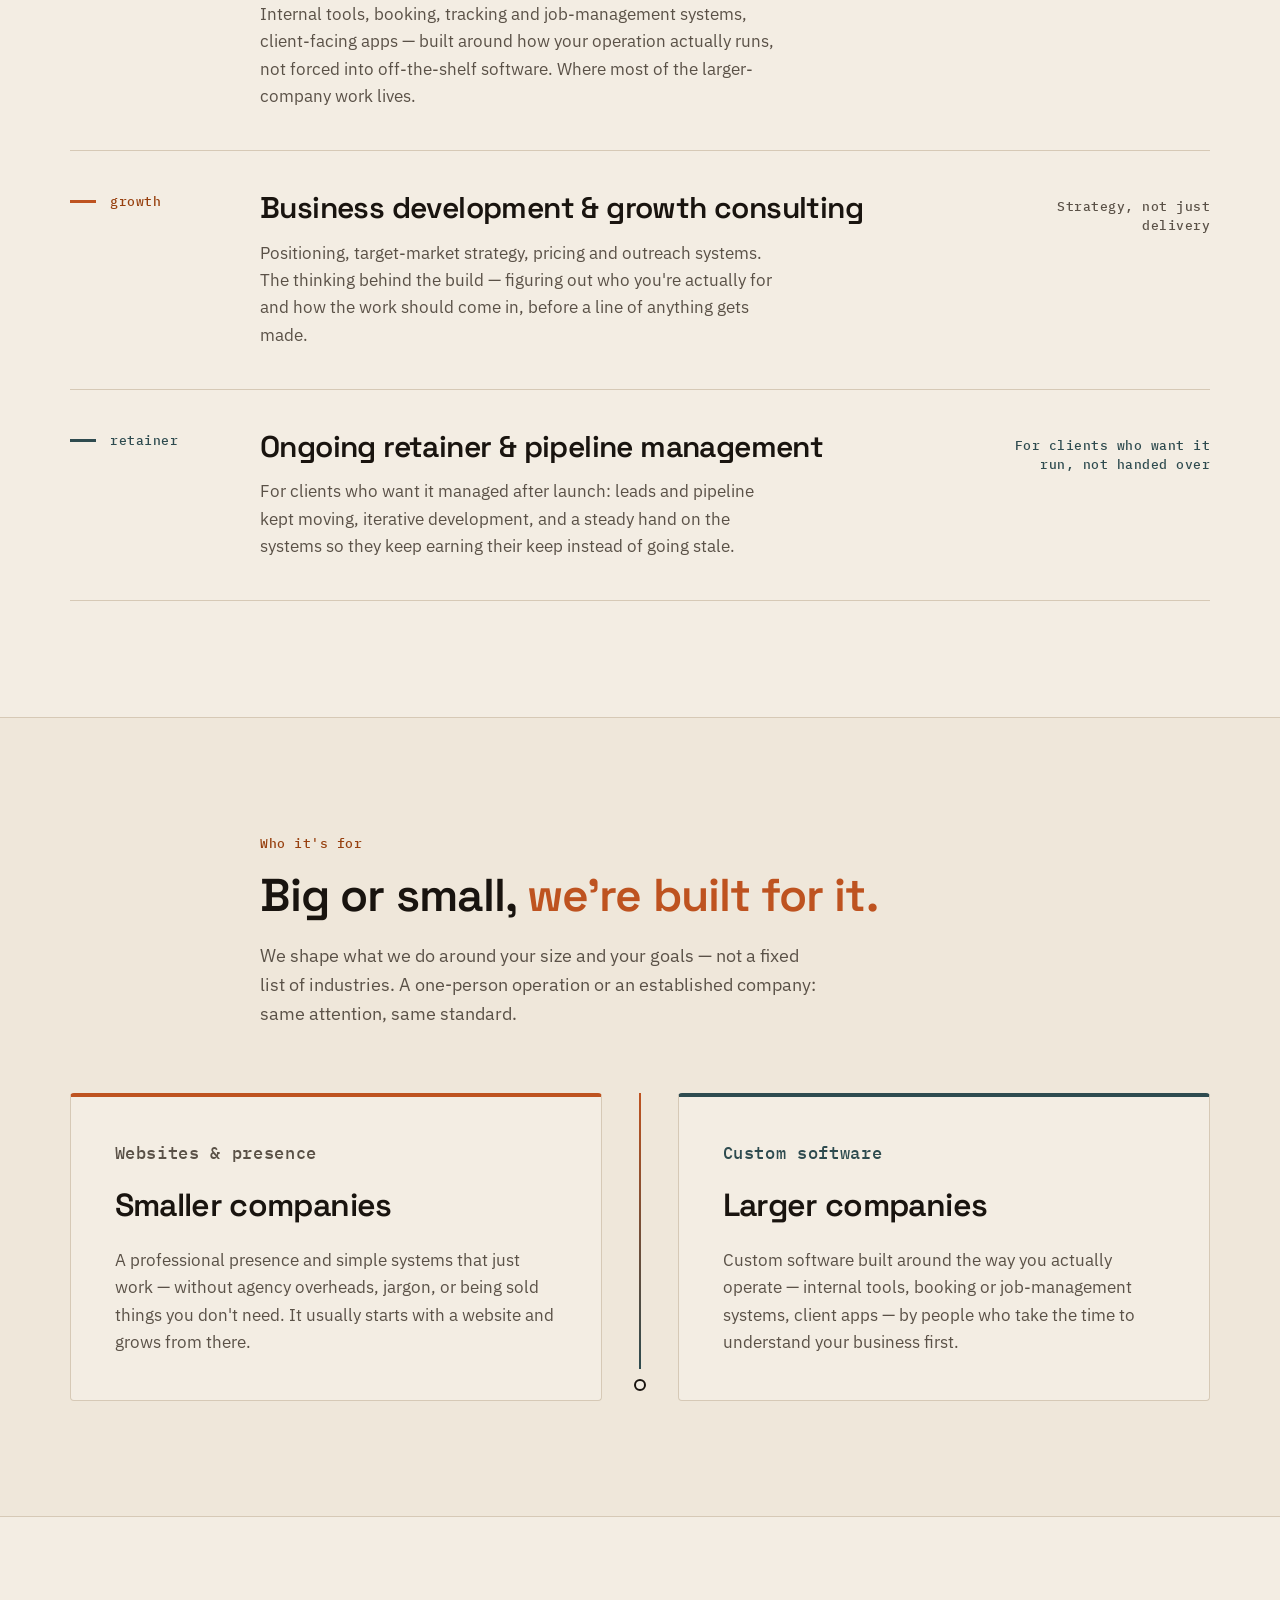
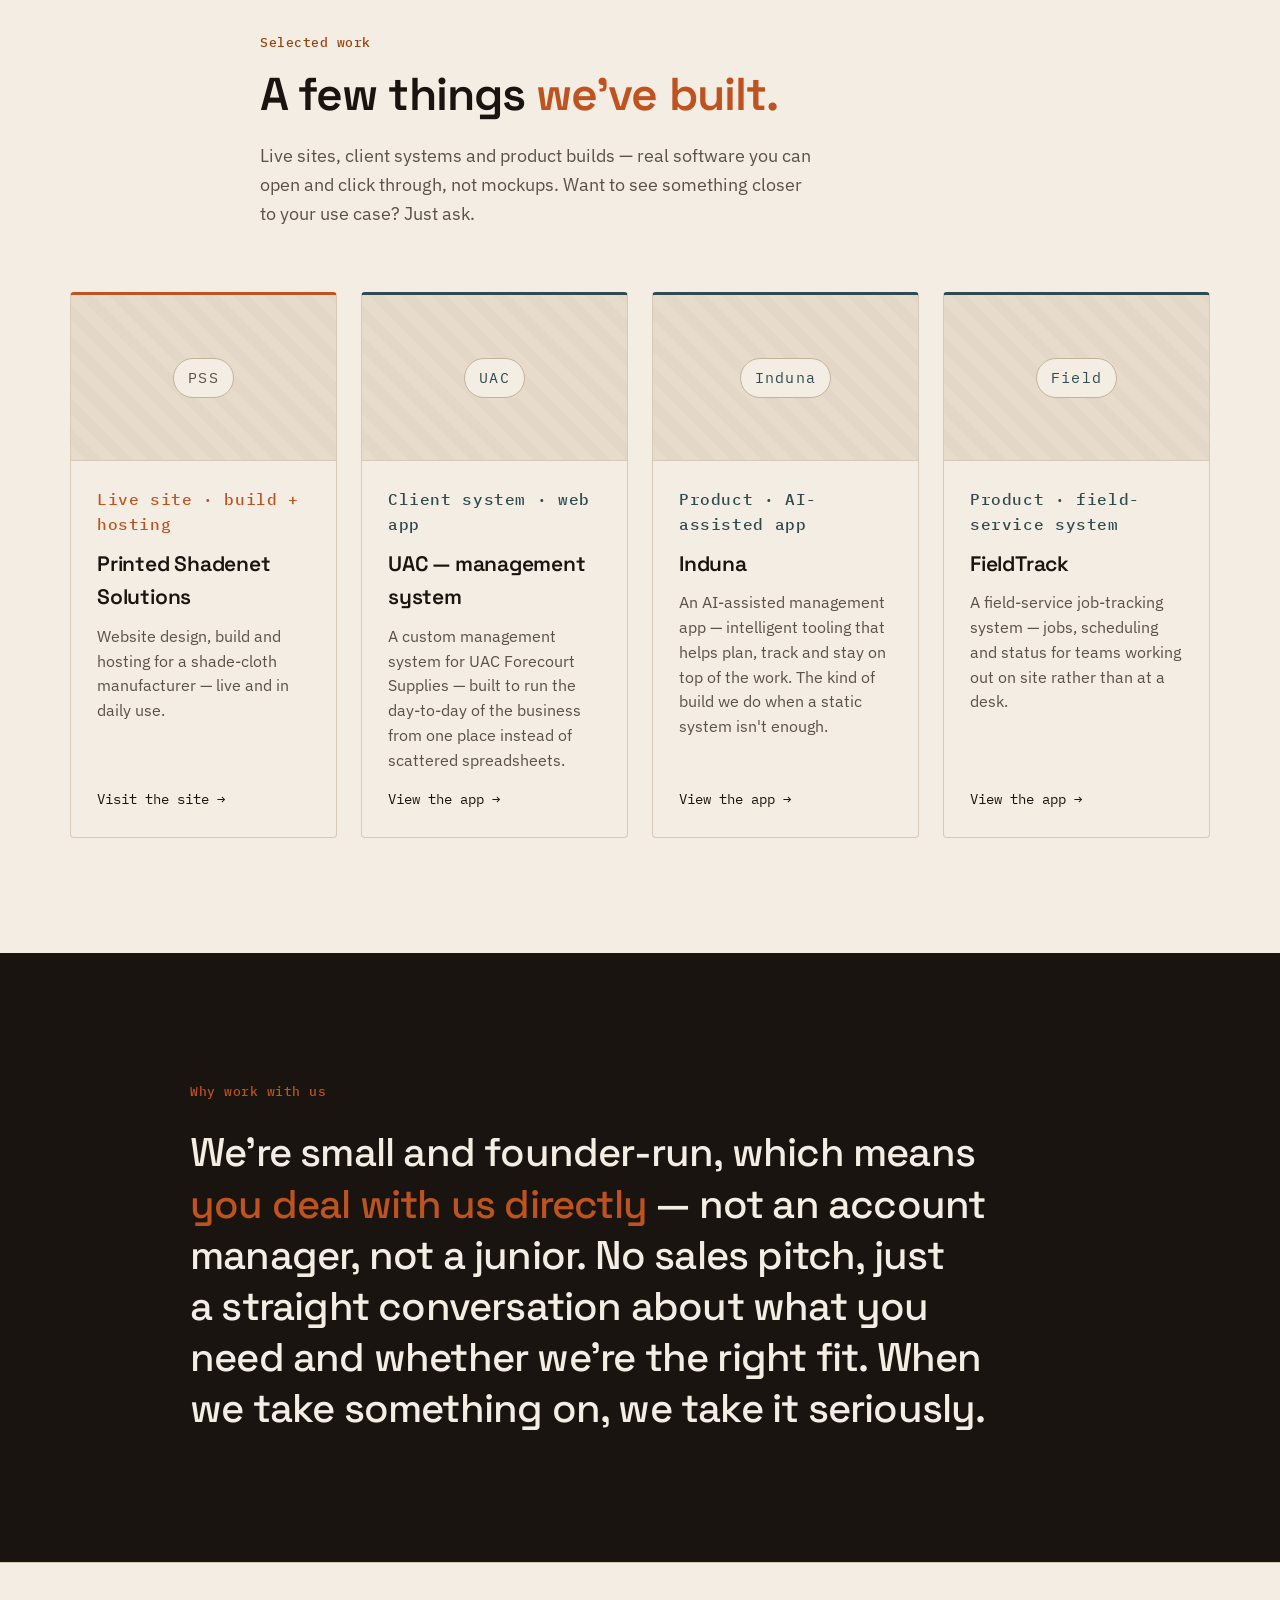
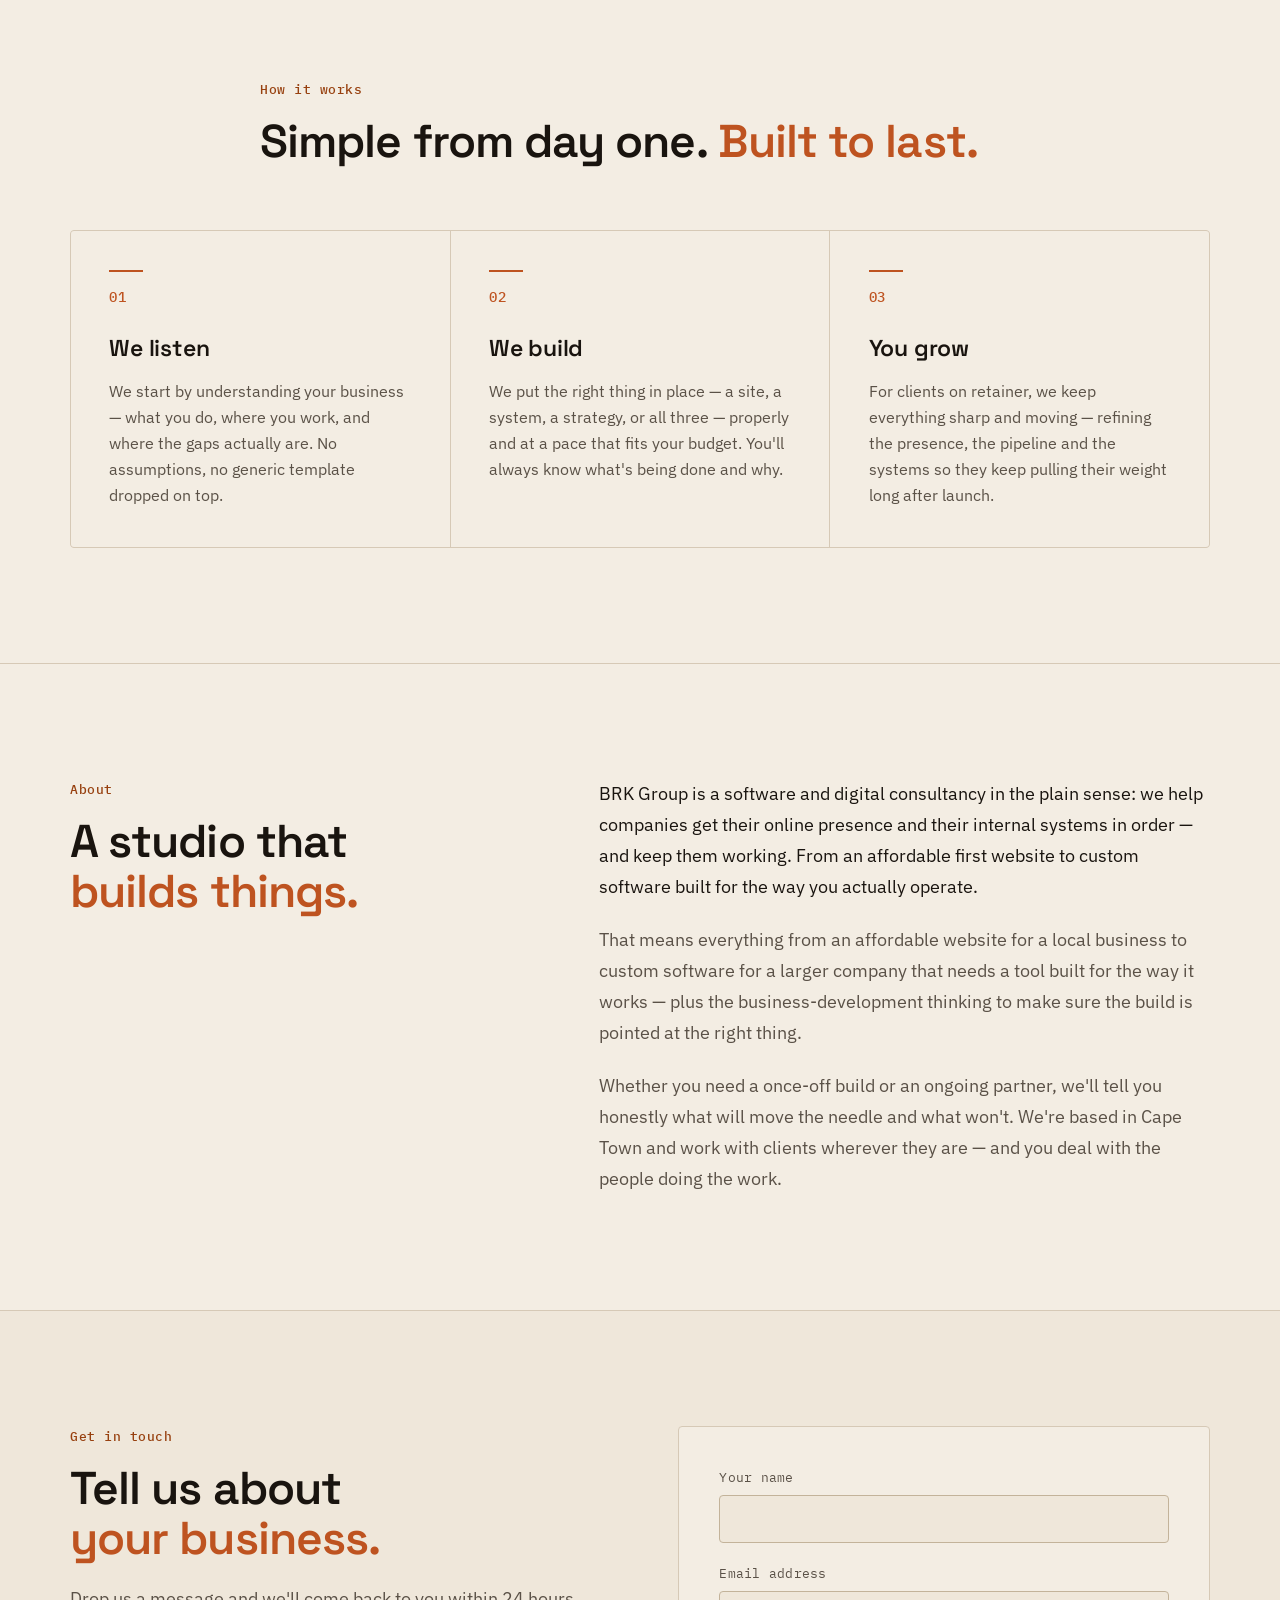
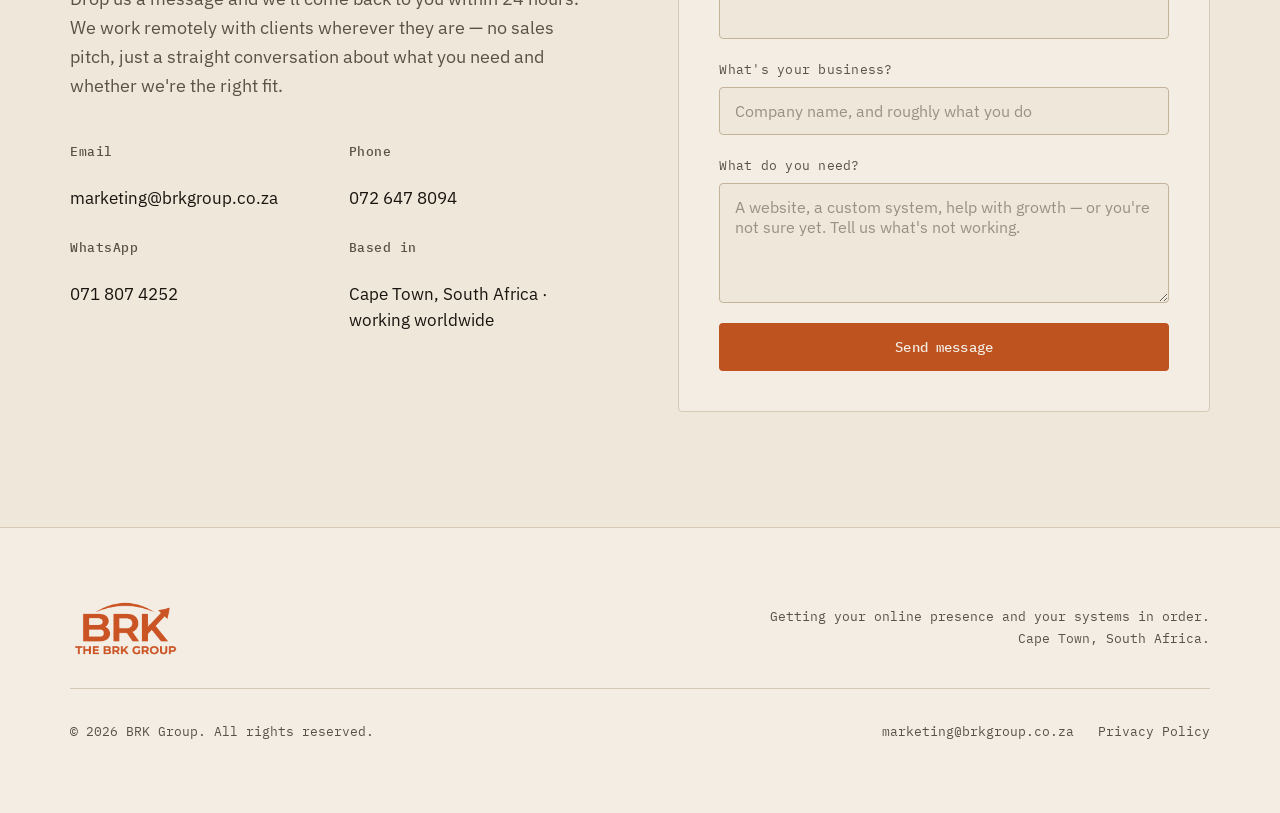
==== commit 5503f713: "Populate Selected work with four real, deployed projects Feature four genuine builds from the GitHub" ====
--- a/index.html
+++ b/index.html
@@ -235,8 +235,8 @@
     <div class="section-head">
       <p class="meta">Selected work</p>
       <h2 class="section-title">A few things <span class="accent">we've built.</span></h2>
-      <p class="section-lede">A mix of live sites, product builds and working prototypes — real software you can
-         look at, not mockups. Want to see something closer to your use case? Just ask.</p>
+      <p class="section-lede">Live sites, client systems and product builds — real software you can open and
+         click through, not mockups. Want to see something closer to your use case? Just ask.</p>
     </div>
 
     <ul class="work-grid" role="list">
@@ -248,6 +248,45 @@
           <p>Website design, build and hosting for a shade-cloth manufacturer — live and in daily use.</p>
           <a class="work-link" href="https://printedshadenet.co.za" target="_blank" rel="noopener">
             Visit the site <span aria-hidden="true">&rarr;</span>
+          </a>
+        </div>
+      </li>
+
+      <li class="work-card work-card--slate">
+        <div class="work-shot" aria-hidden="true"><span>UAC</span></div>
+        <div class="work-body">
+          <p class="meta">Client system &middot; web app</p>
+          <h3>UAC — management system</h3>
+          <p>A custom management system for UAC Forecourt Supplies — built to run the day-to-day of the
+             business from one place instead of scattered spreadsheets.</p>
+          <a class="work-link" href="https://uacmanagement.vercel.app" target="_blank" rel="noopener">
+            View the app <span aria-hidden="true">&rarr;</span>
+          </a>
+        </div>
+      </li>
+
+      <li class="work-card work-card--slate">
+        <div class="work-shot" aria-hidden="true"><span>Induna</span></div>
+        <div class="work-body">
+          <p class="meta">Product &middot; AI-assisted app</p>
+          <h3>Induna</h3>
+          <p>An AI-assisted management app — intelligent tooling that helps plan, track and stay on top of
+             the work. The kind of build we do when a static system isn't enough.</p>
+          <a class="work-link" href="https://induna-web.vercel.app" target="_blank" rel="noopener">
+            View the app <span aria-hidden="true">&rarr;</span>
+          </a>
+        </div>
+      </li>
+
+      <li class="work-card work-card--slate">
+        <div class="work-shot" aria-hidden="true"><span>Field</span></div>
+        <div class="work-body">
+          <p class="meta">Product &middot; field-service system</p>
+          <h3>FieldTrack</h3>
+          <p>A field-service job-tracking system — jobs, scheduling and status for teams working out on
+             site rather than at a desk.</p>
+          <a class="work-link" href="https://fieldtrack-lilac.vercel.app" target="_blank" rel="noopener">
+            View the app <span aria-hidden="true">&rarr;</span>
           </a>
         </div>
       </li>
--- a/css/styles.css
+++ b/css/styles.css
@@ -439,9 +439,8 @@
 
 .work-grid {
   display: grid;
-  grid-template-columns: repeat(auto-fill, minmax(280px, 340px));
-  justify-content: start;
-  gap: 28px;
+  grid-template-columns: repeat(auto-fill, minmax(250px, 1fr));
+  gap: 24px;
 }
 
 .work-card {
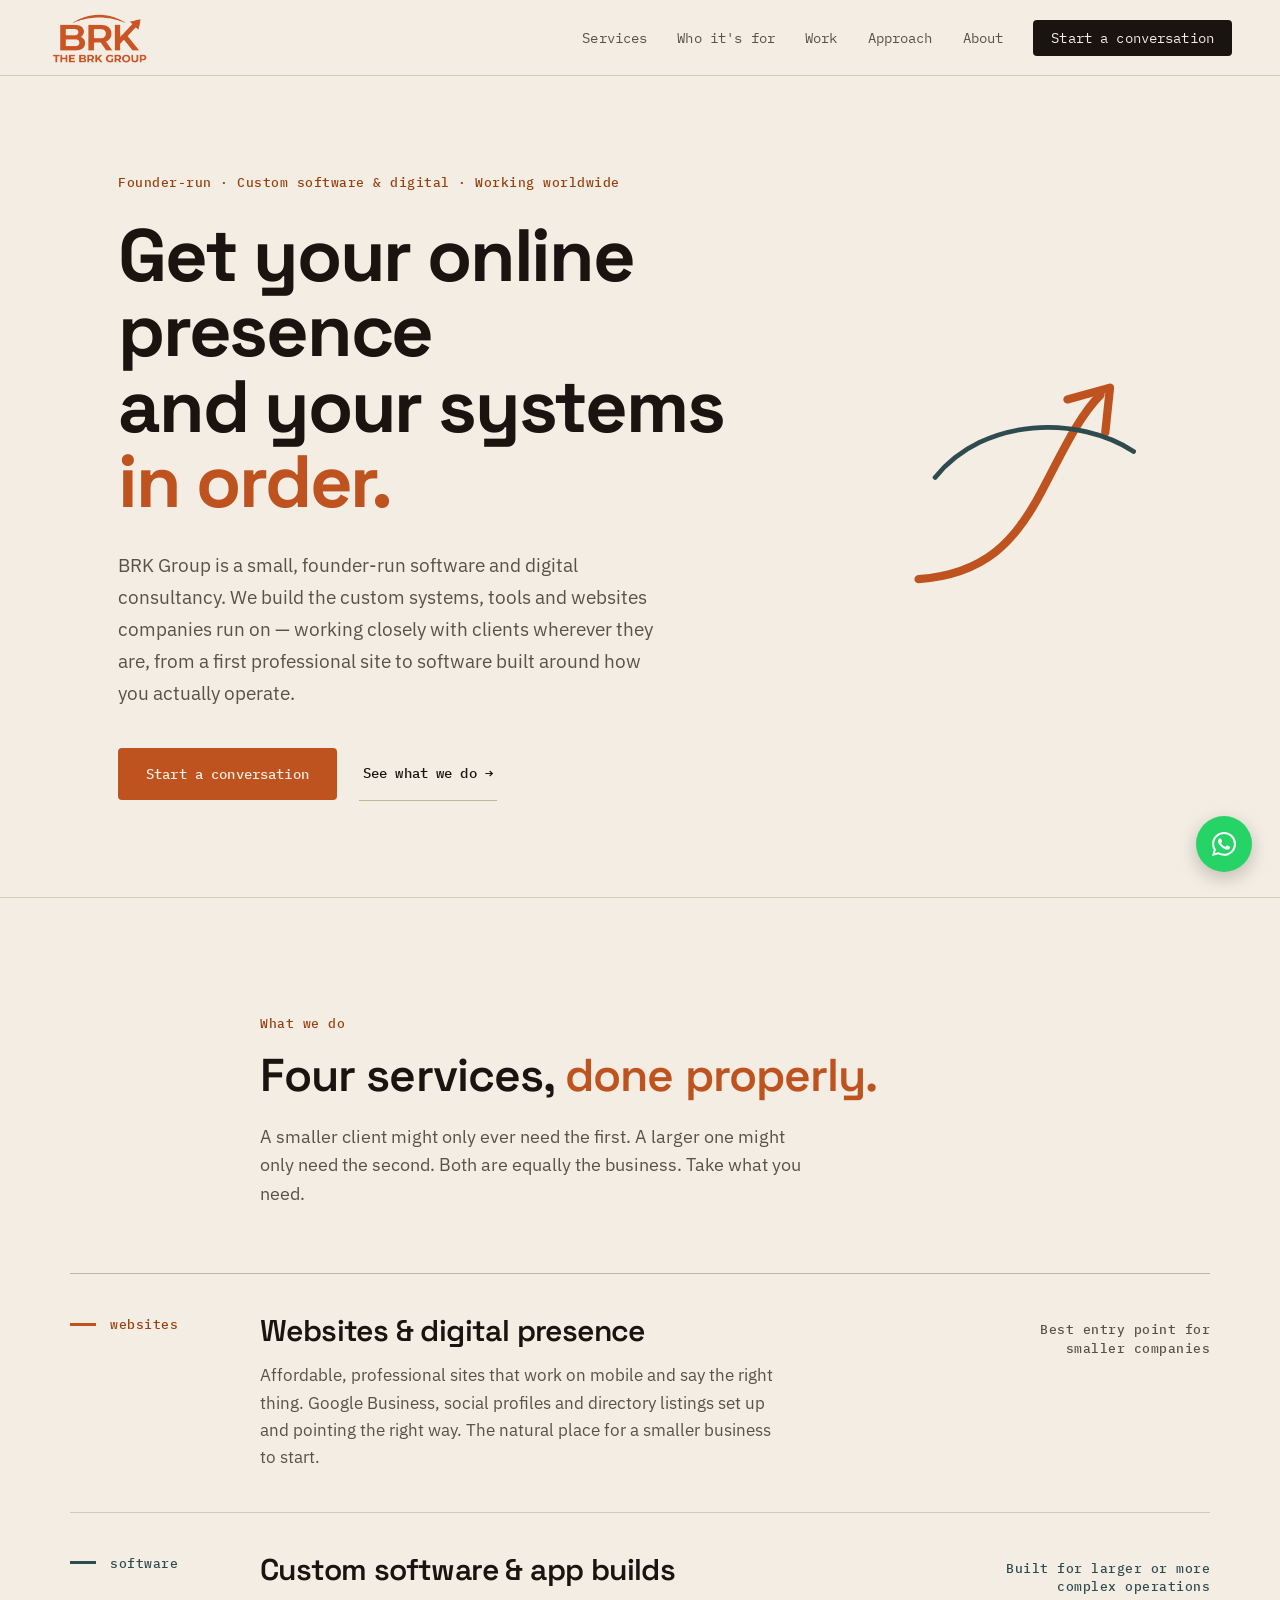
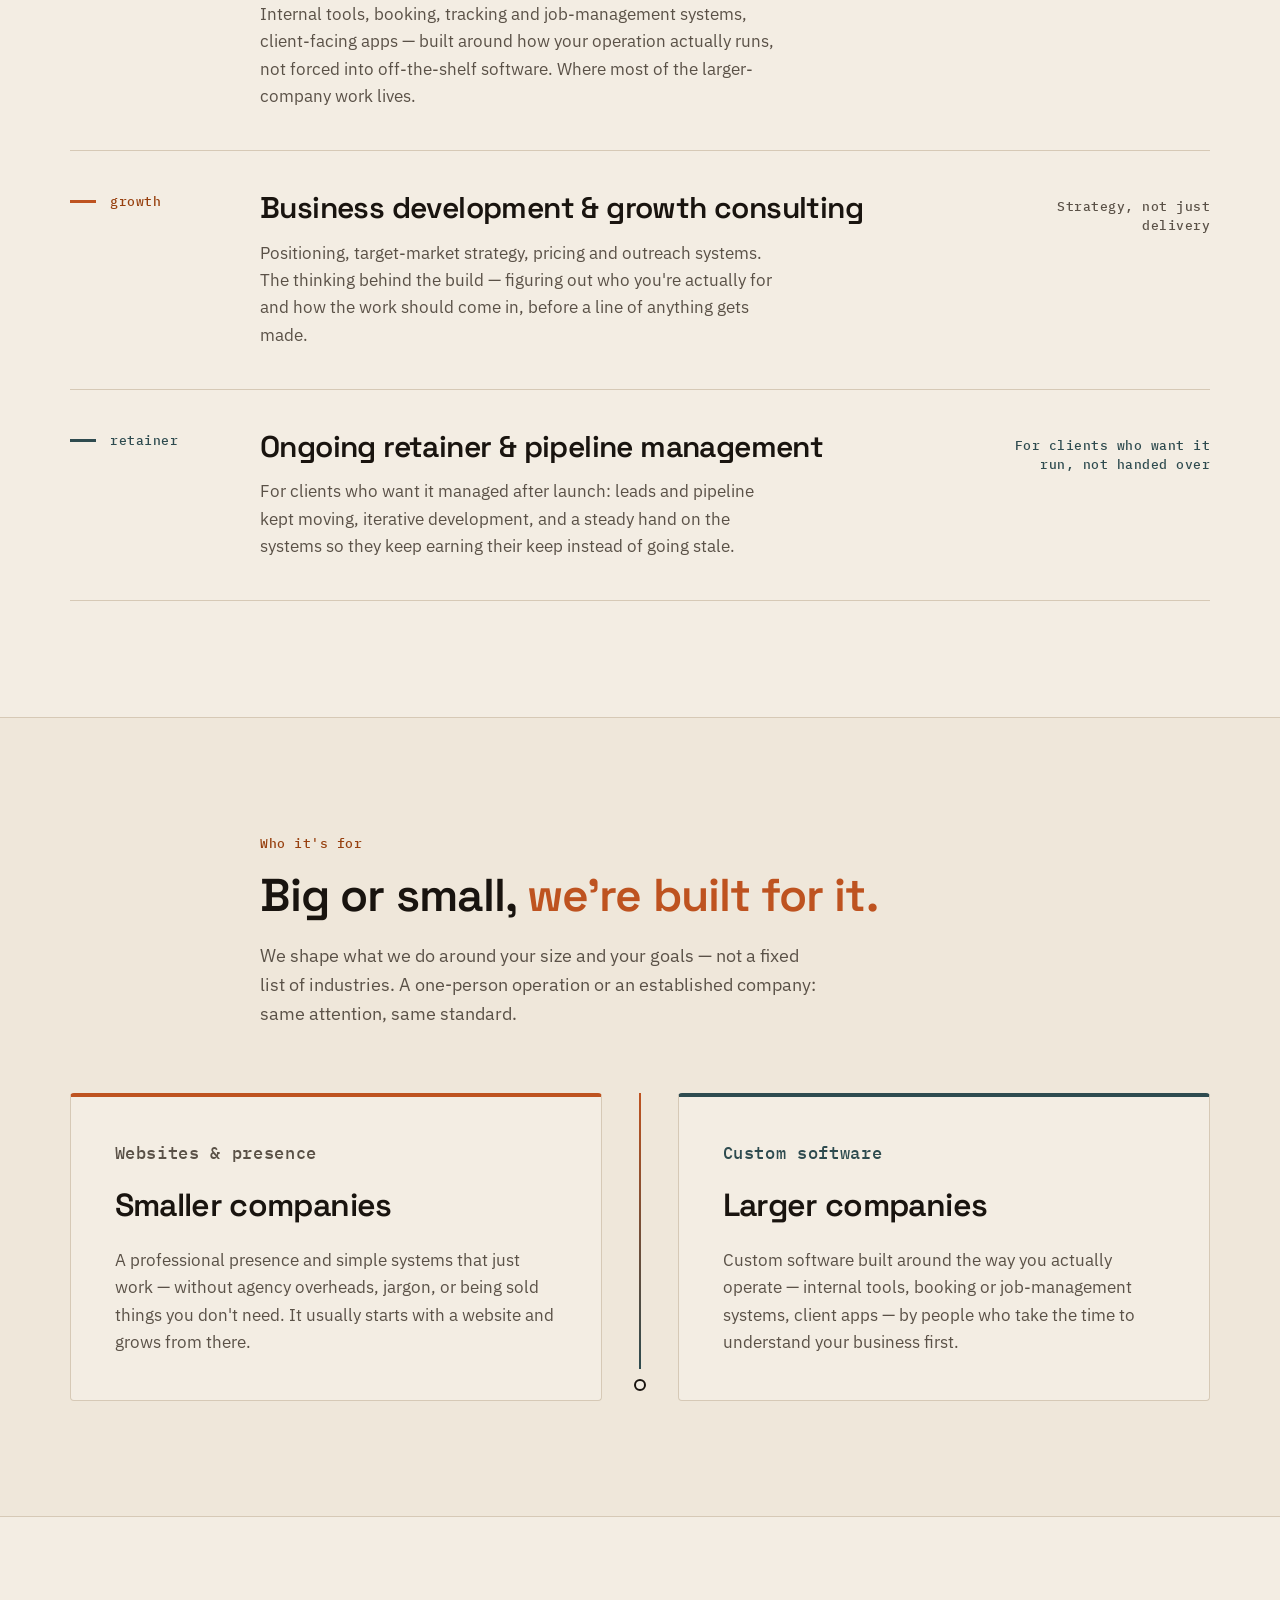
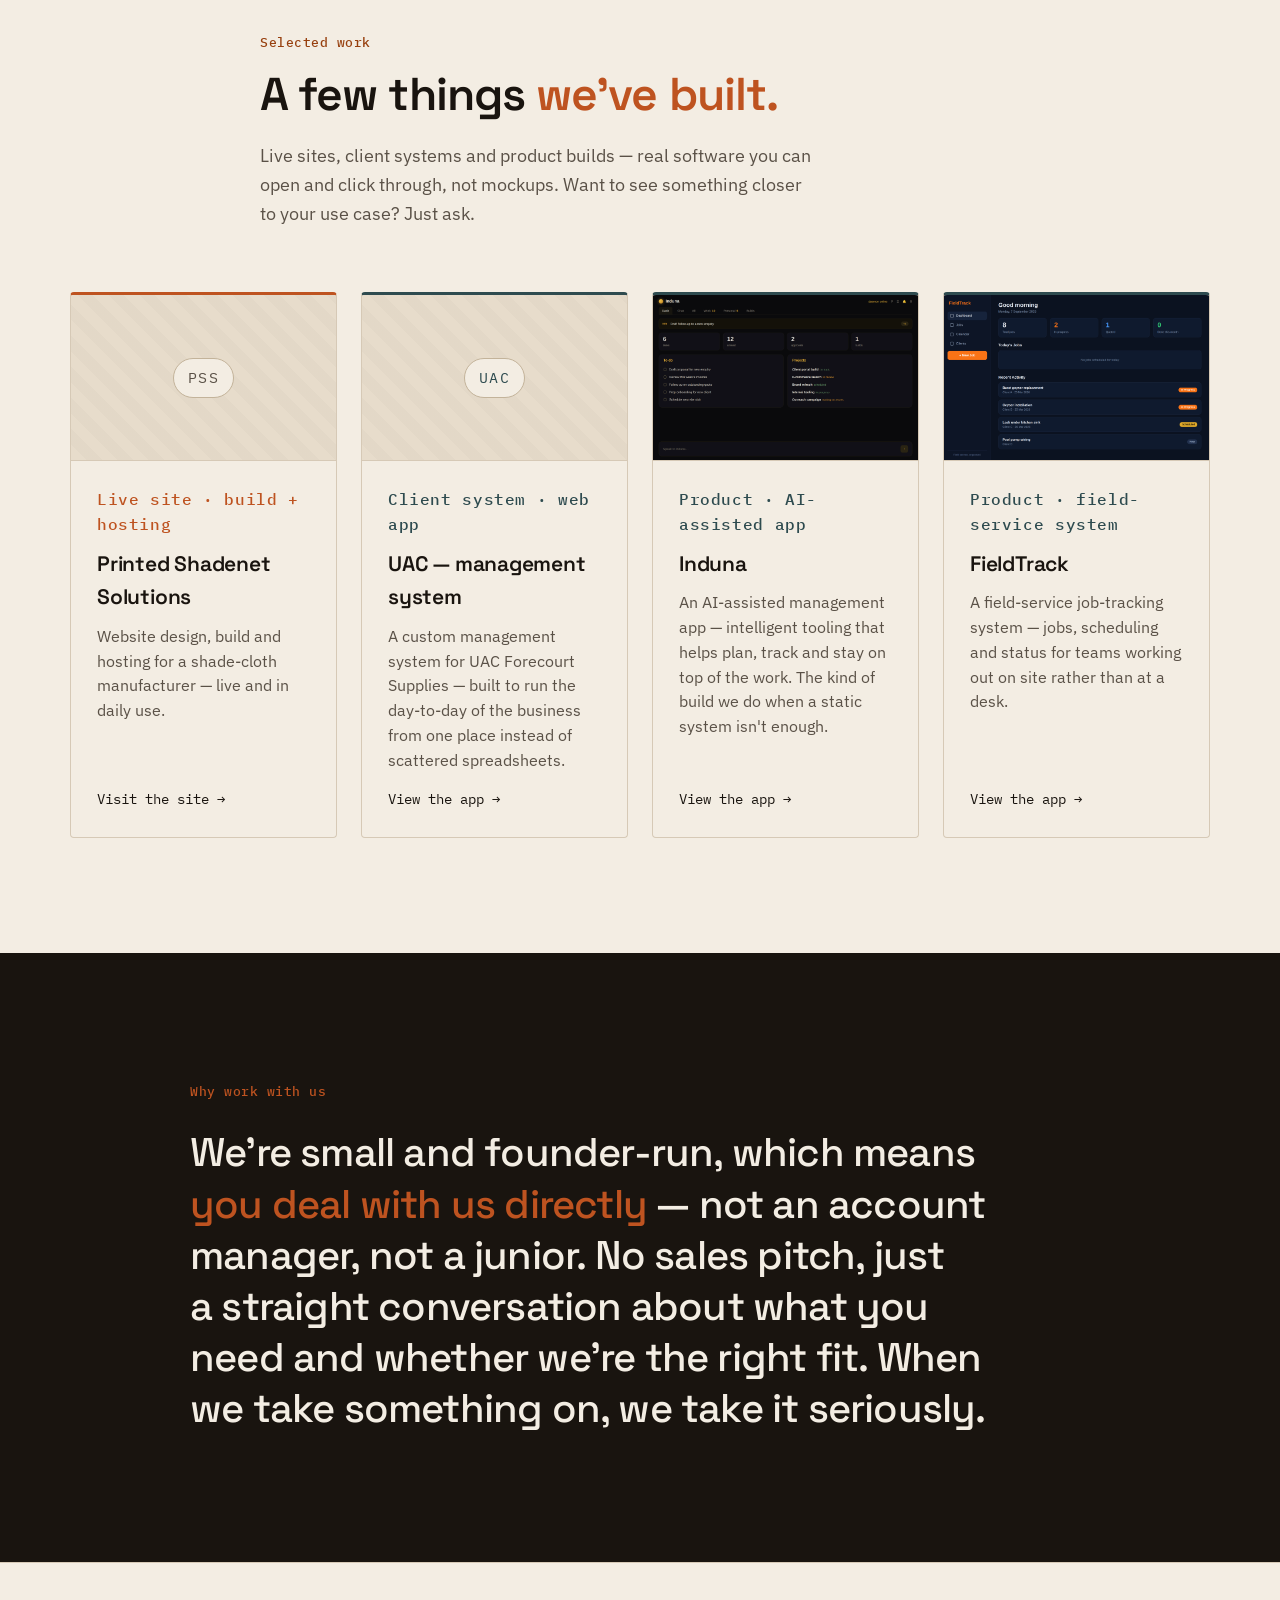
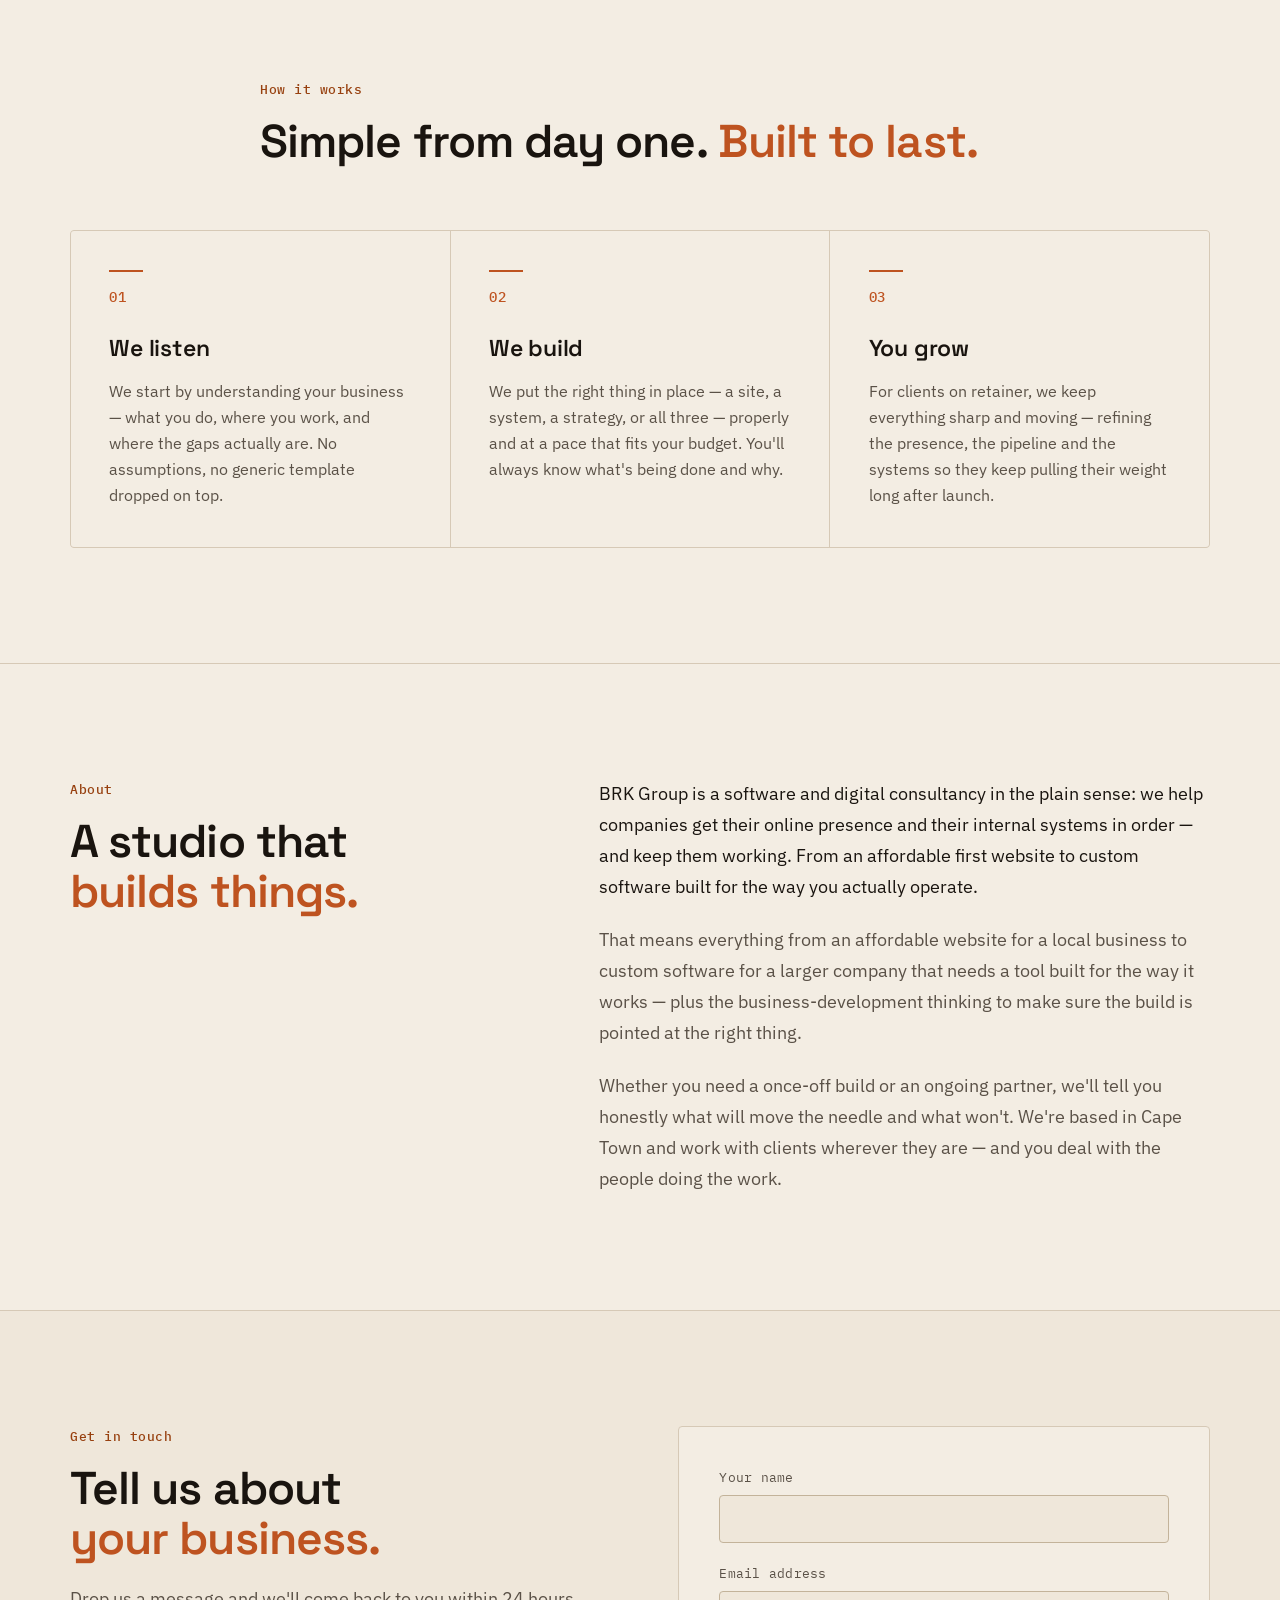
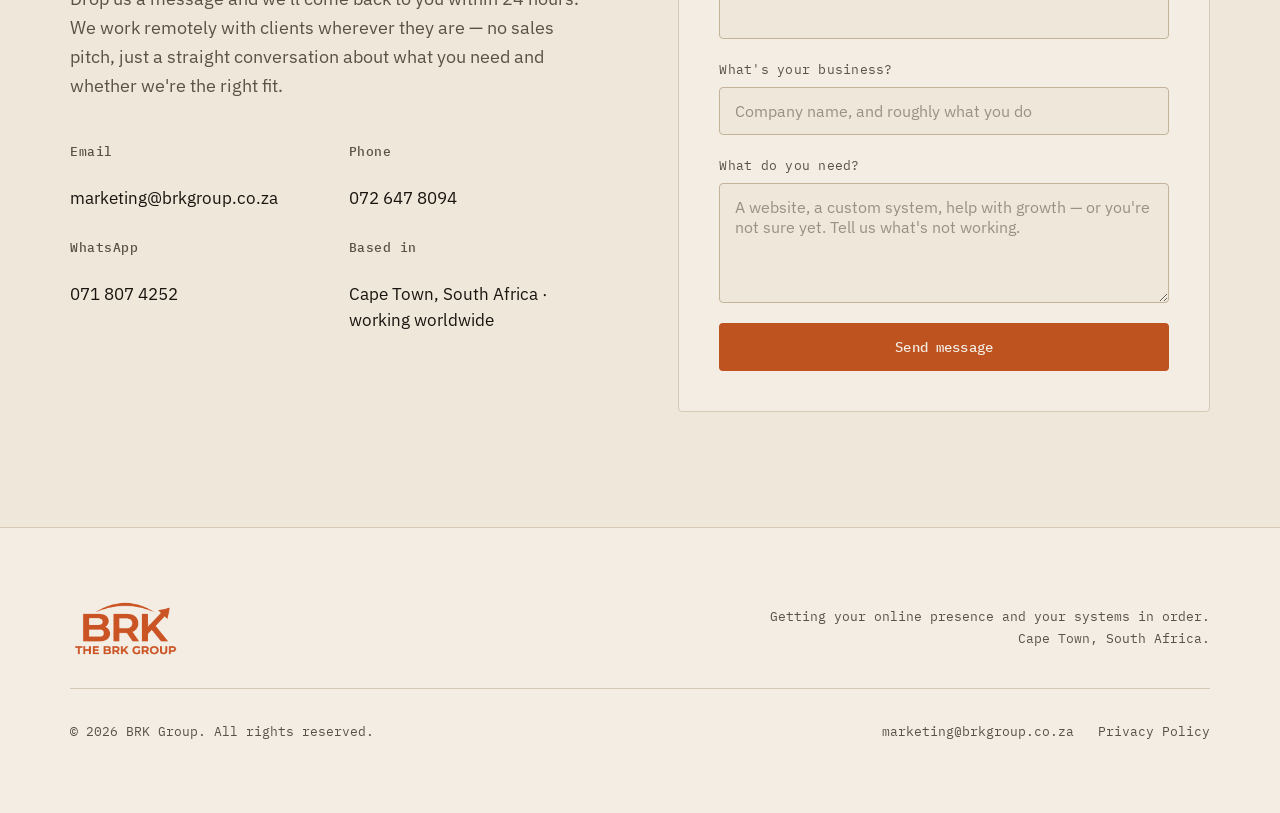
==== commit 33d6d270: "Add PII-free UI previews for Induna and FieldTrack cards Replace the placeholder chips on the two so" ====
--- a/index.html
+++ b/index.html
@@ -266,7 +266,7 @@
       </li>
 
       <li class="work-card work-card--slate">
-        <div class="work-shot" aria-hidden="true"><span>Induna</span></div>
+        <img class="work-shot" src="Images/work/induna.png" alt="Induna — AI-assisted management dashboard (preview with sample data)" loading="lazy" width="1200" height="750">
         <div class="work-body">
           <p class="meta">Product &middot; AI-assisted app</p>
           <h3>Induna</h3>
@@ -279,7 +279,7 @@
       </li>
 
       <li class="work-card work-card--slate">
-        <div class="work-shot" aria-hidden="true"><span>Field</span></div>
+        <img class="work-shot" src="Images/work/fieldtrack.png" alt="FieldTrack — field-service job-tracking dashboard (preview with sample data)" loading="lazy" width="1200" height="750">
         <div class="work-body">
           <p class="meta">Product &middot; field-service system</p>
           <h3>FieldTrack</h3>
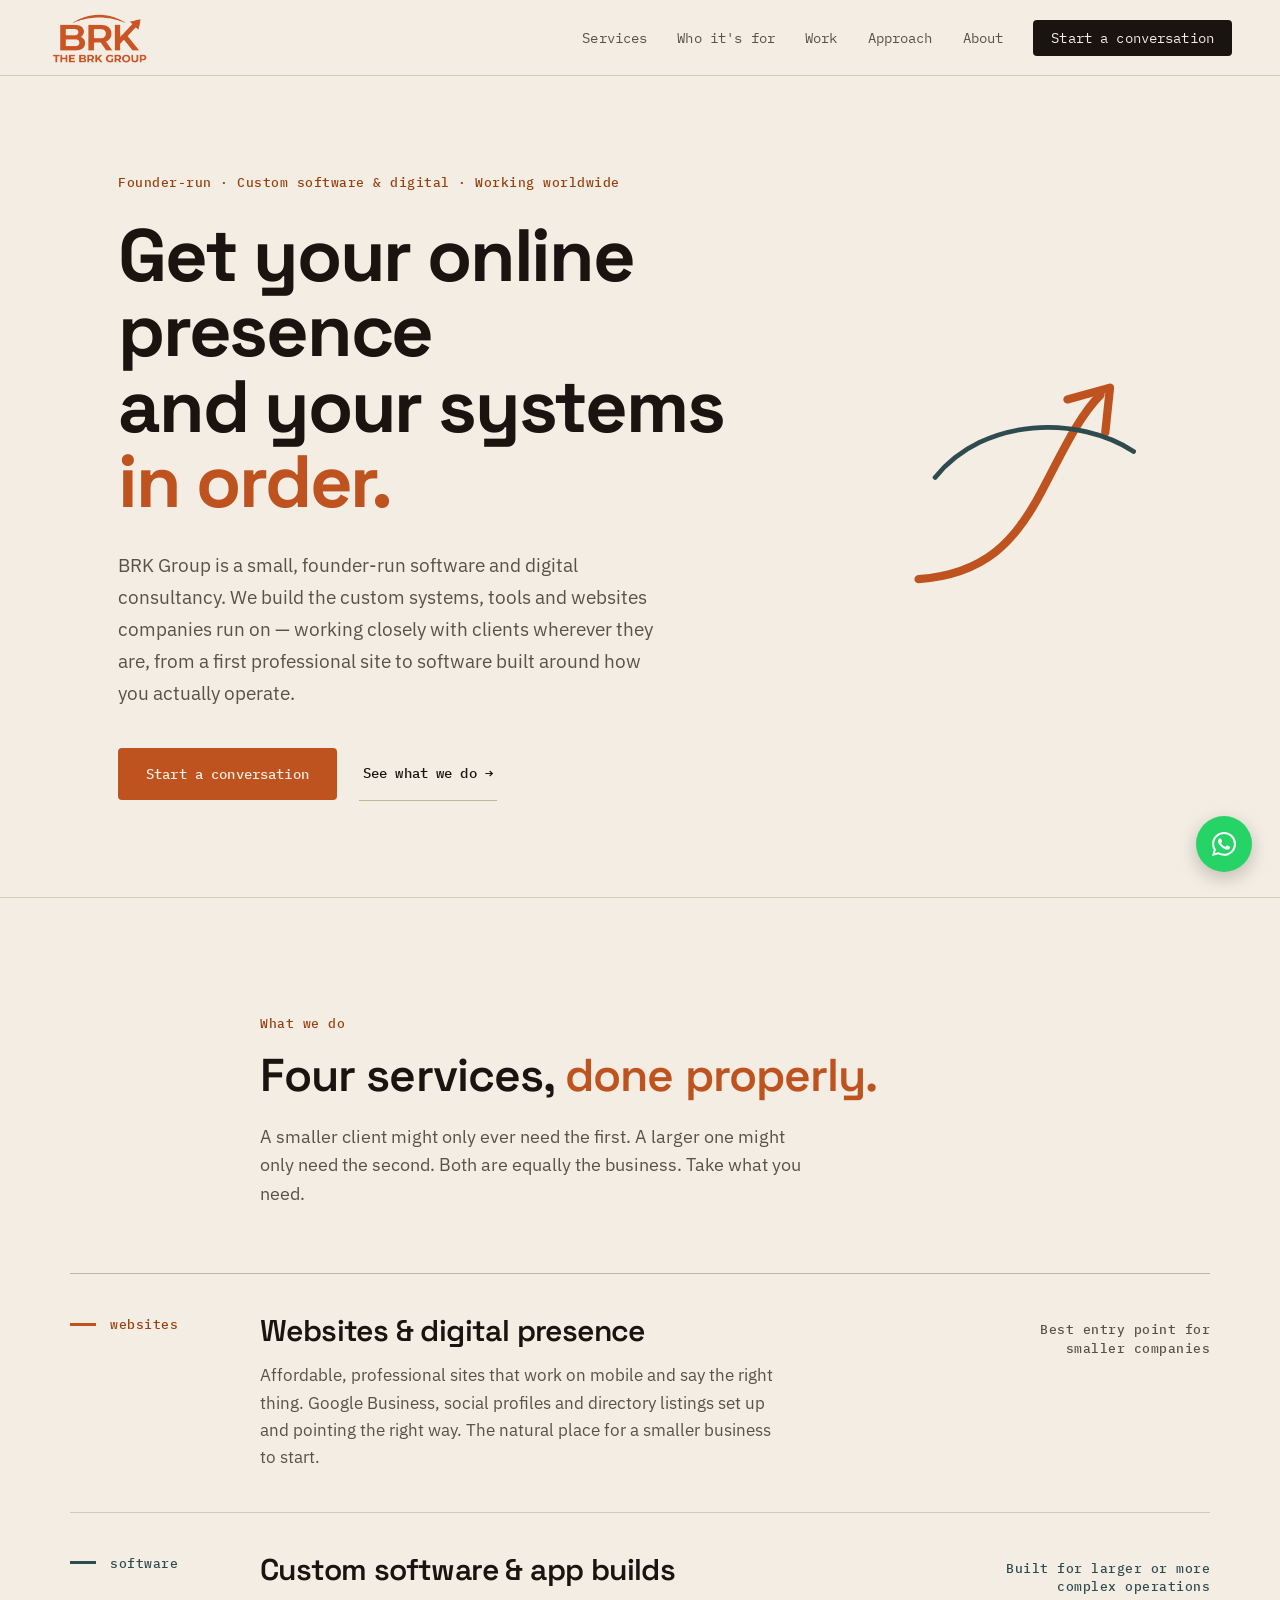
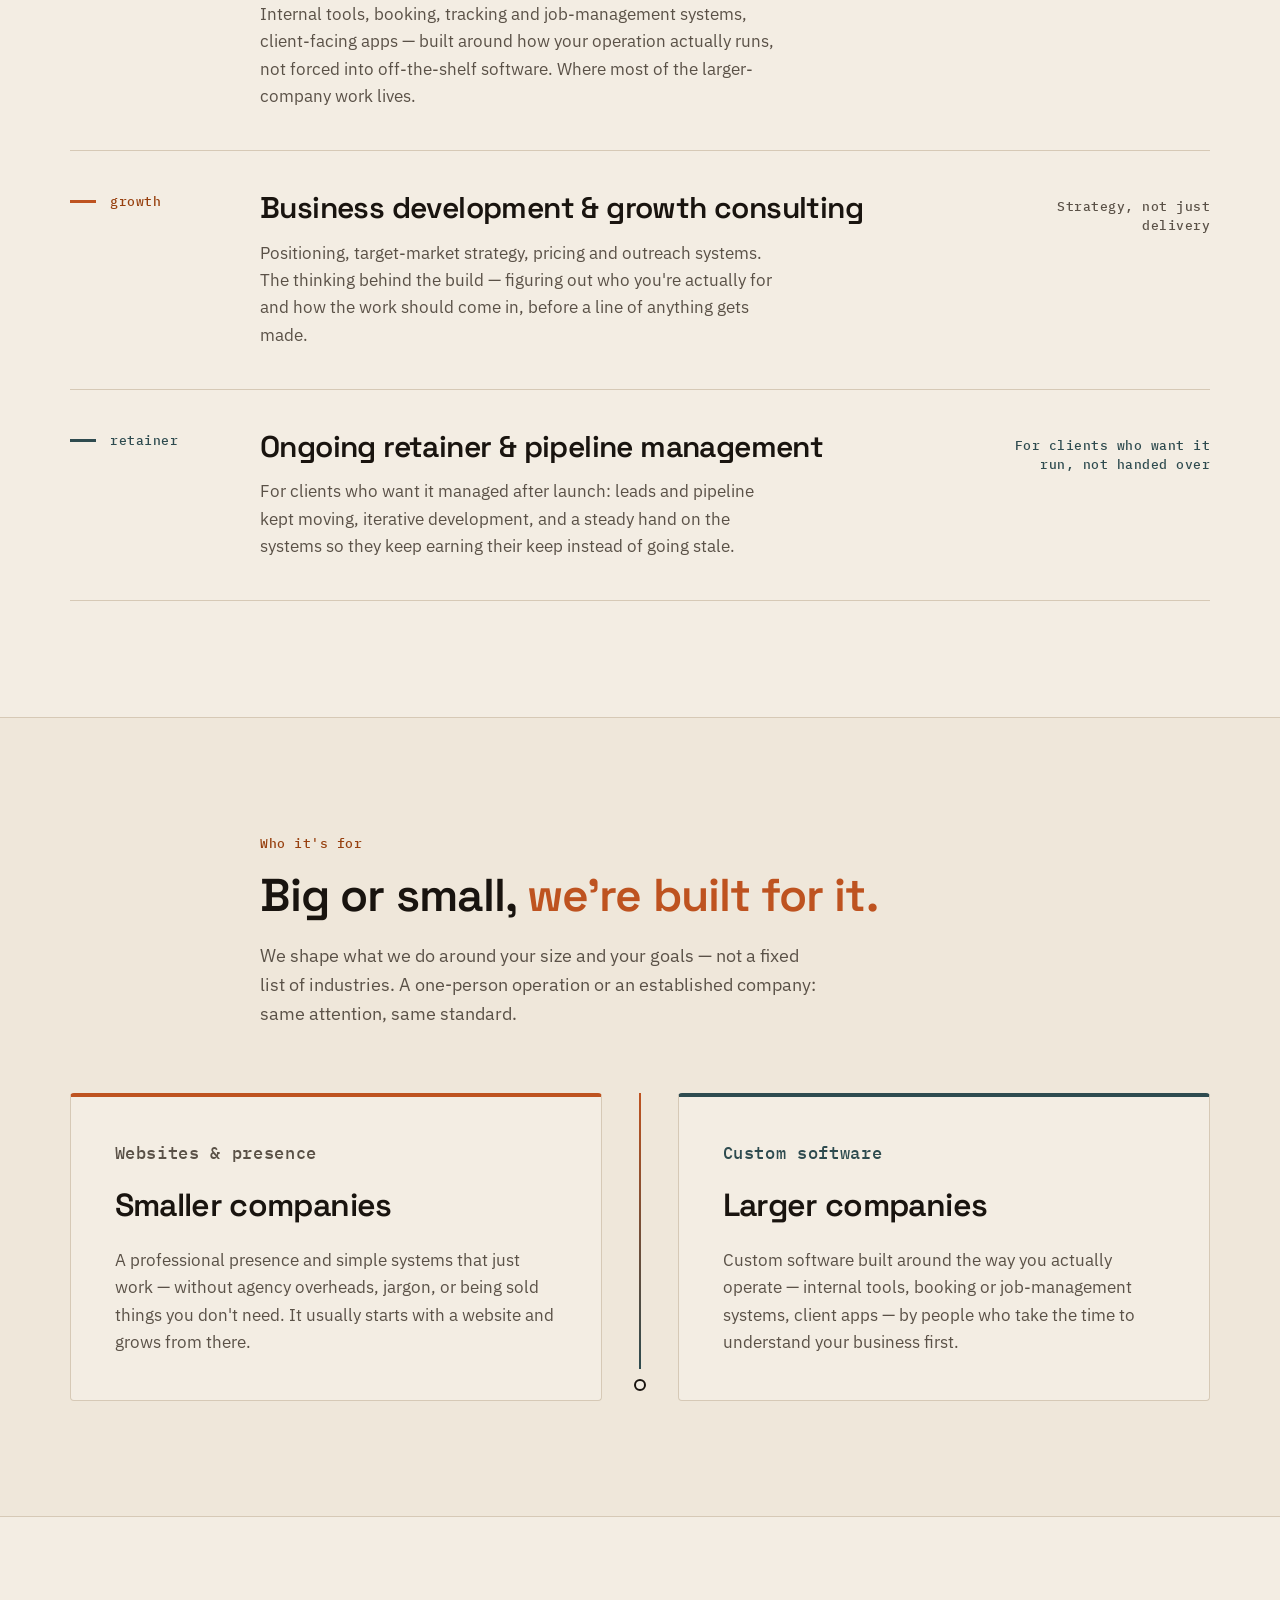
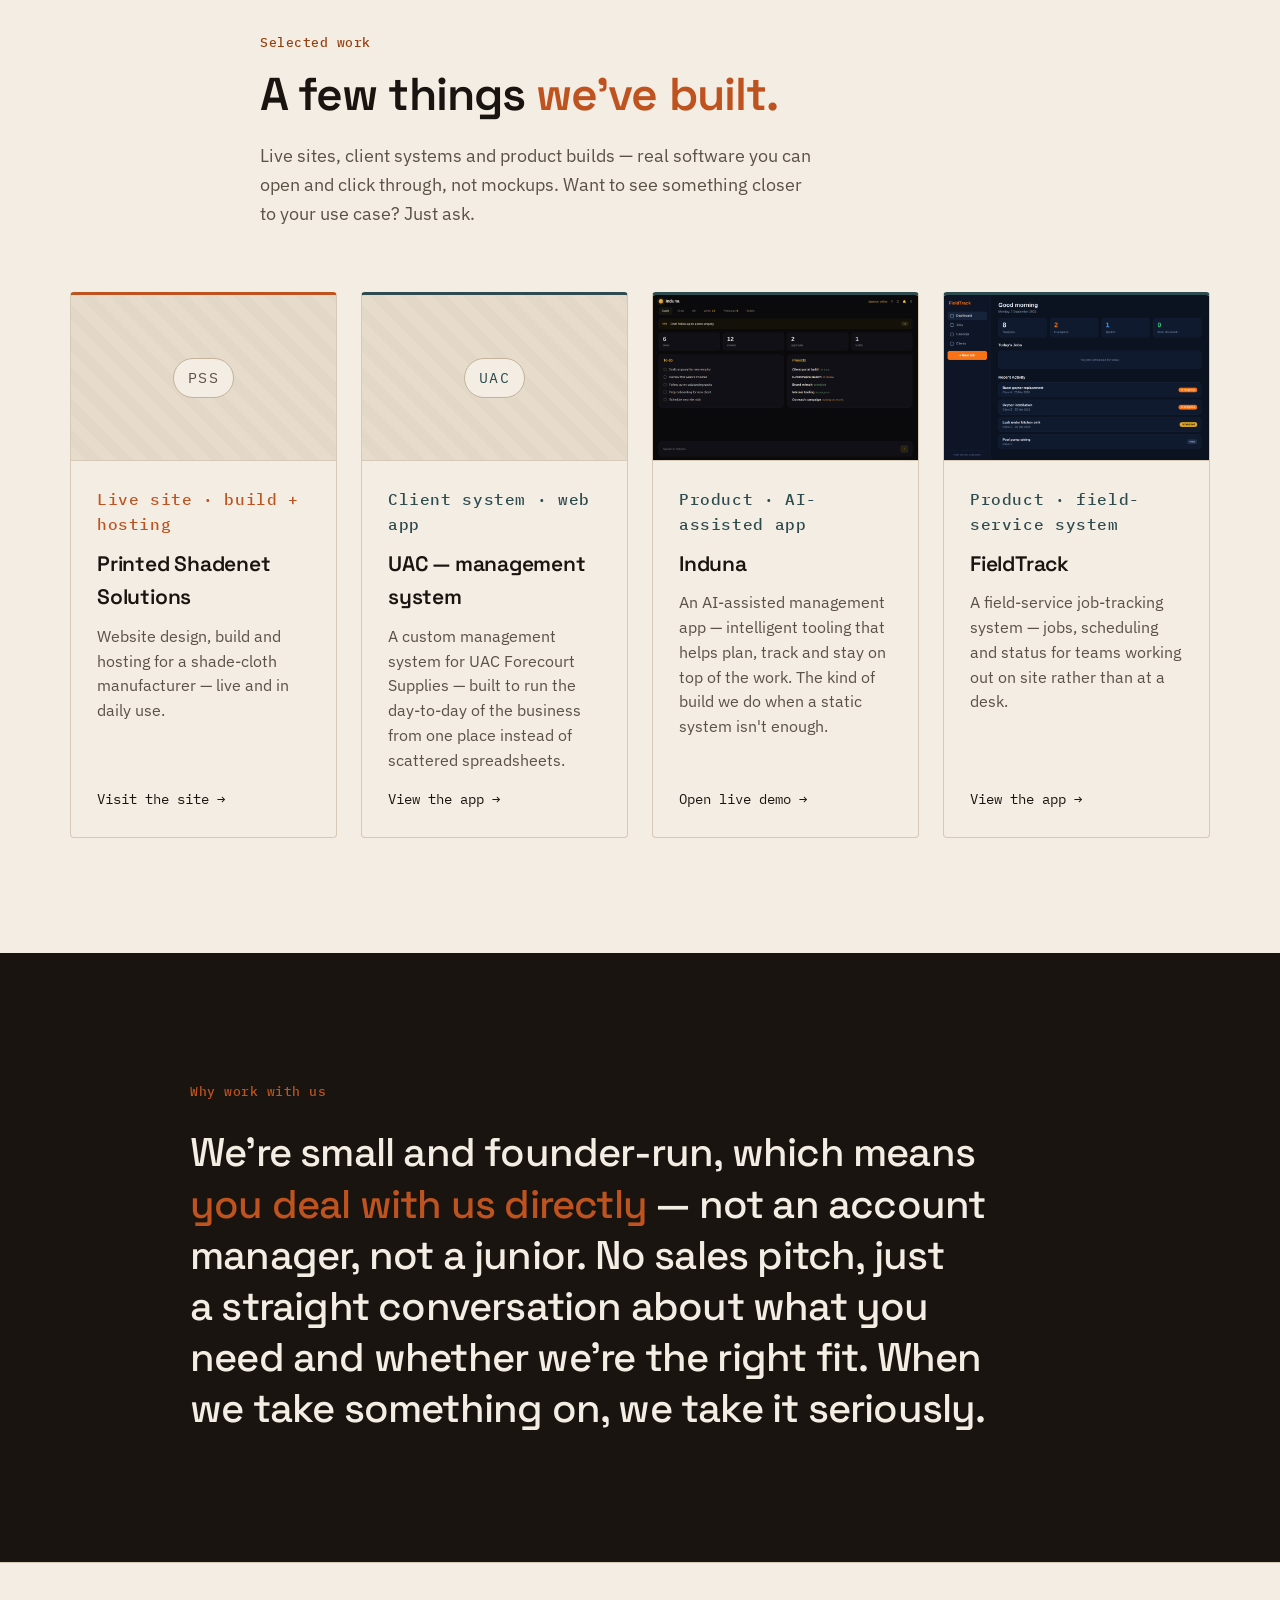
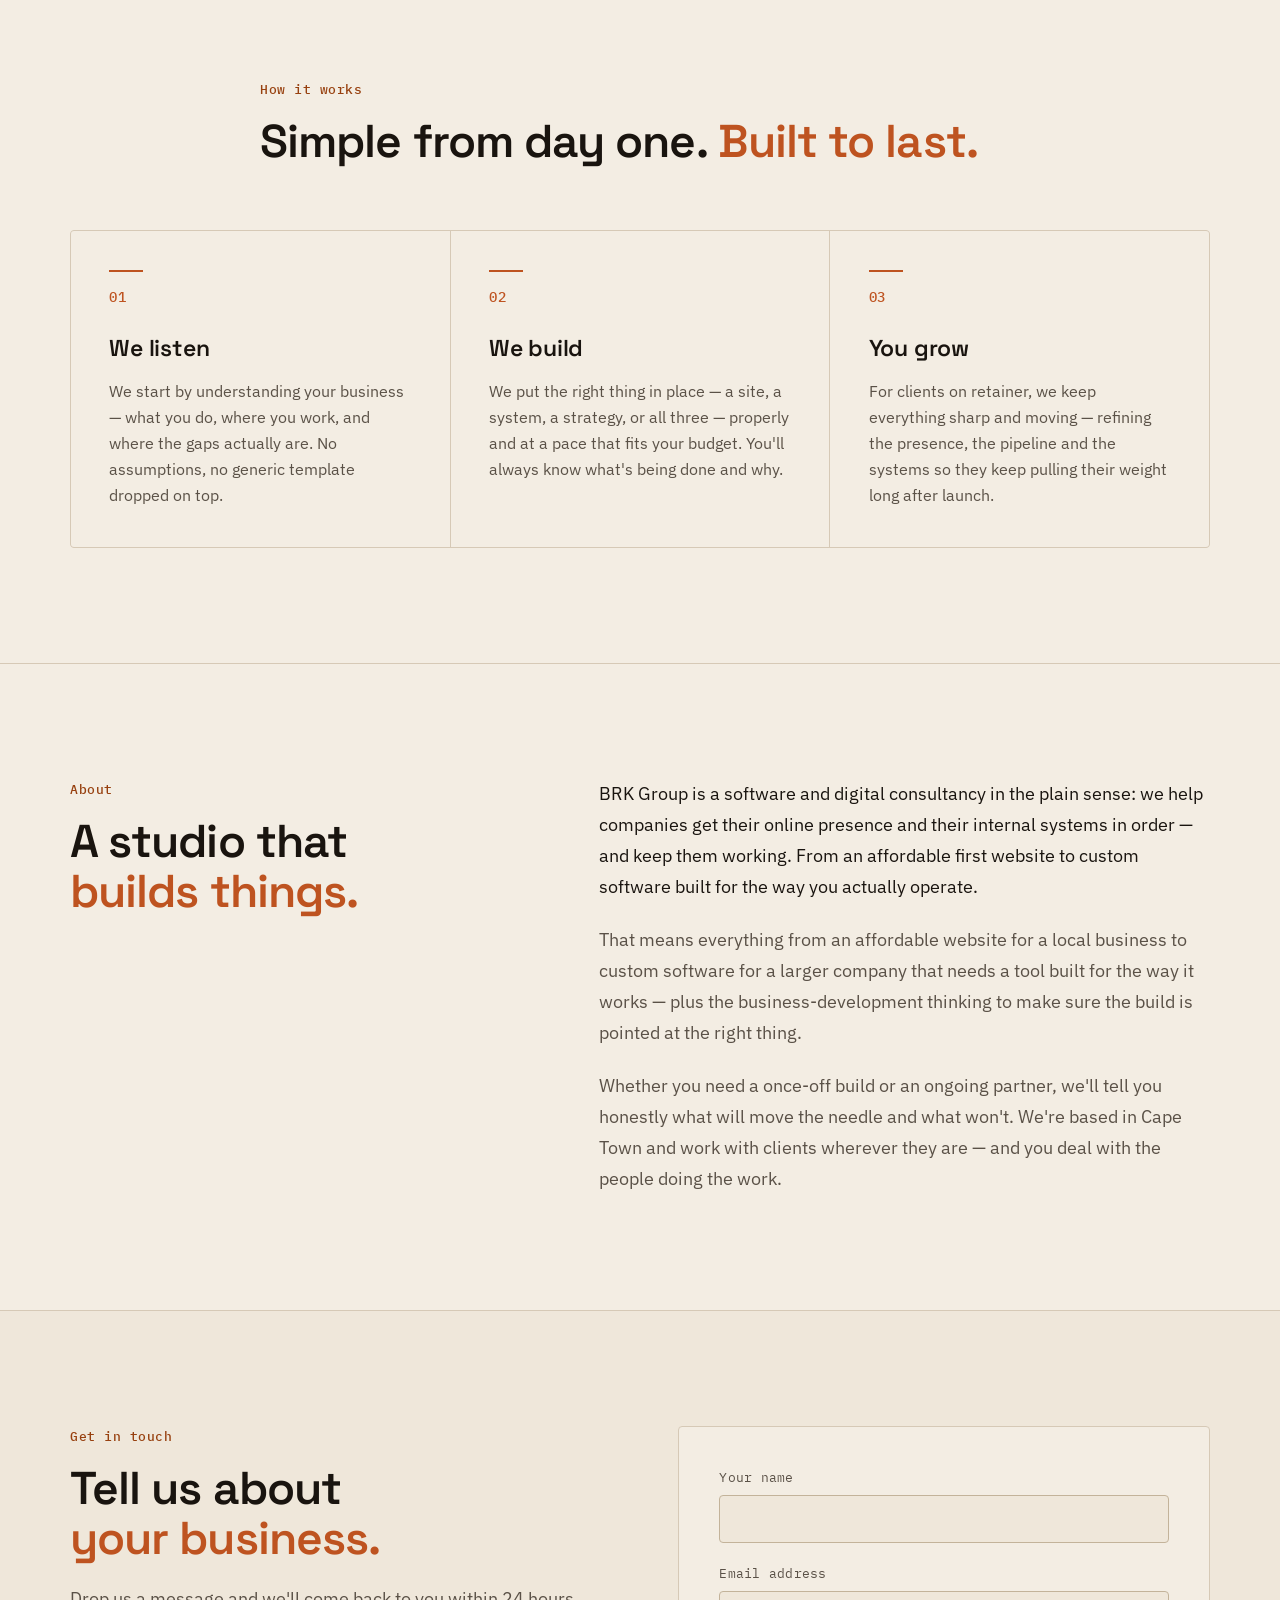
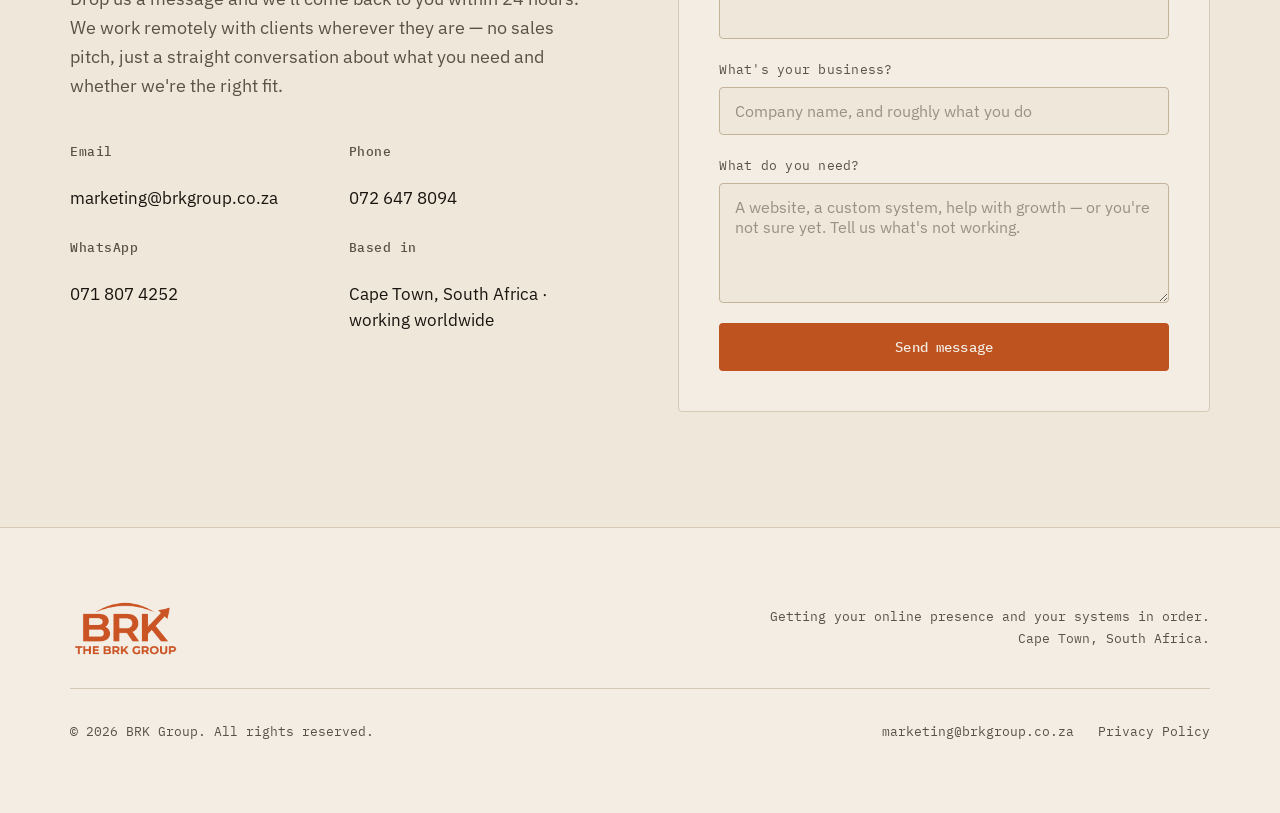
==== commit 05f97fd5: "Add safe self-contained Induna demo; point work card at it Add a standalone, front-end-only Induna d" ====
--- a/index.html
+++ b/index.html
@@ -272,8 +272,8 @@
           <h3>Induna</h3>
           <p>An AI-assisted management app — intelligent tooling that helps plan, track and stay on top of
              the work. The kind of build we do when a static system isn't enough.</p>
-          <a class="work-link" href="https://induna-web.vercel.app" target="_blank" rel="noopener">
-            View the app <span aria-hidden="true">&rarr;</span>
+          <a class="work-link" href="demo/induna/" target="_blank" rel="noopener">
+            Open live demo <span aria-hidden="true">&rarr;</span>
           </a>
         </div>
       </li>
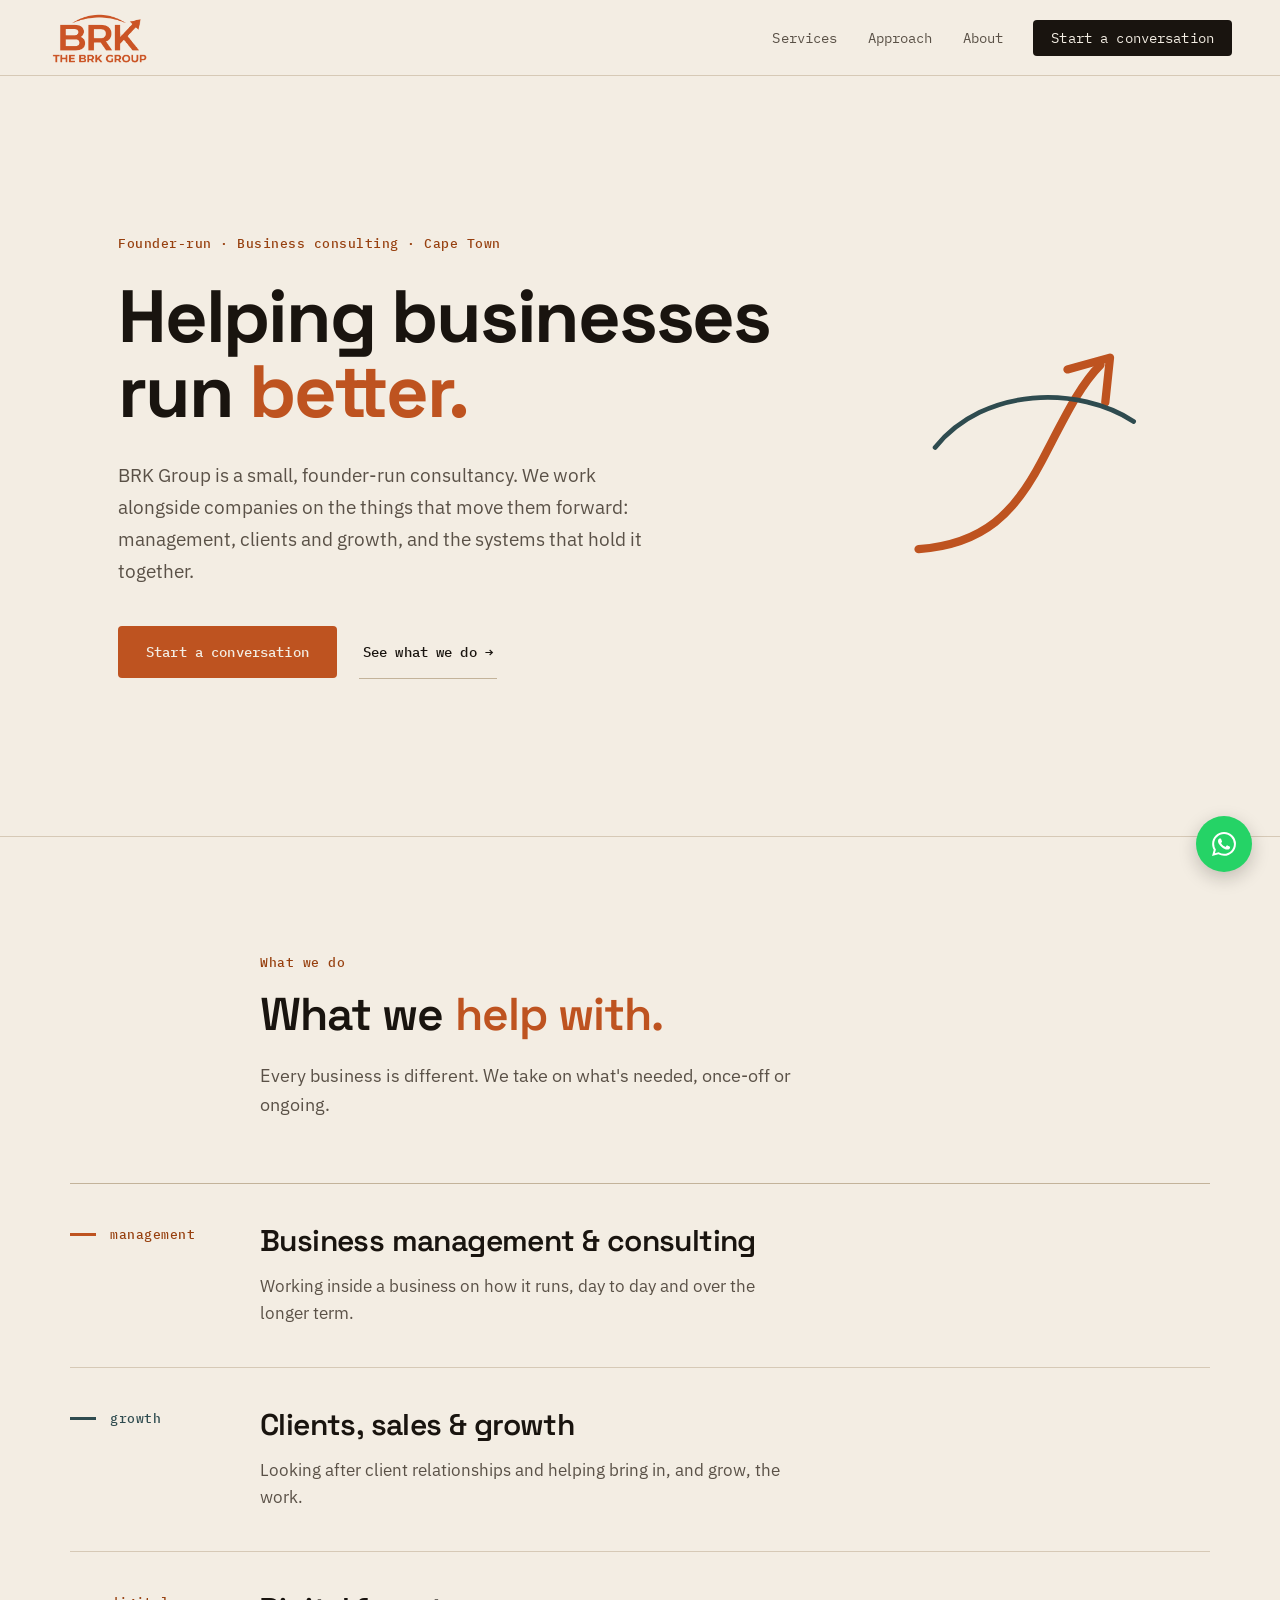
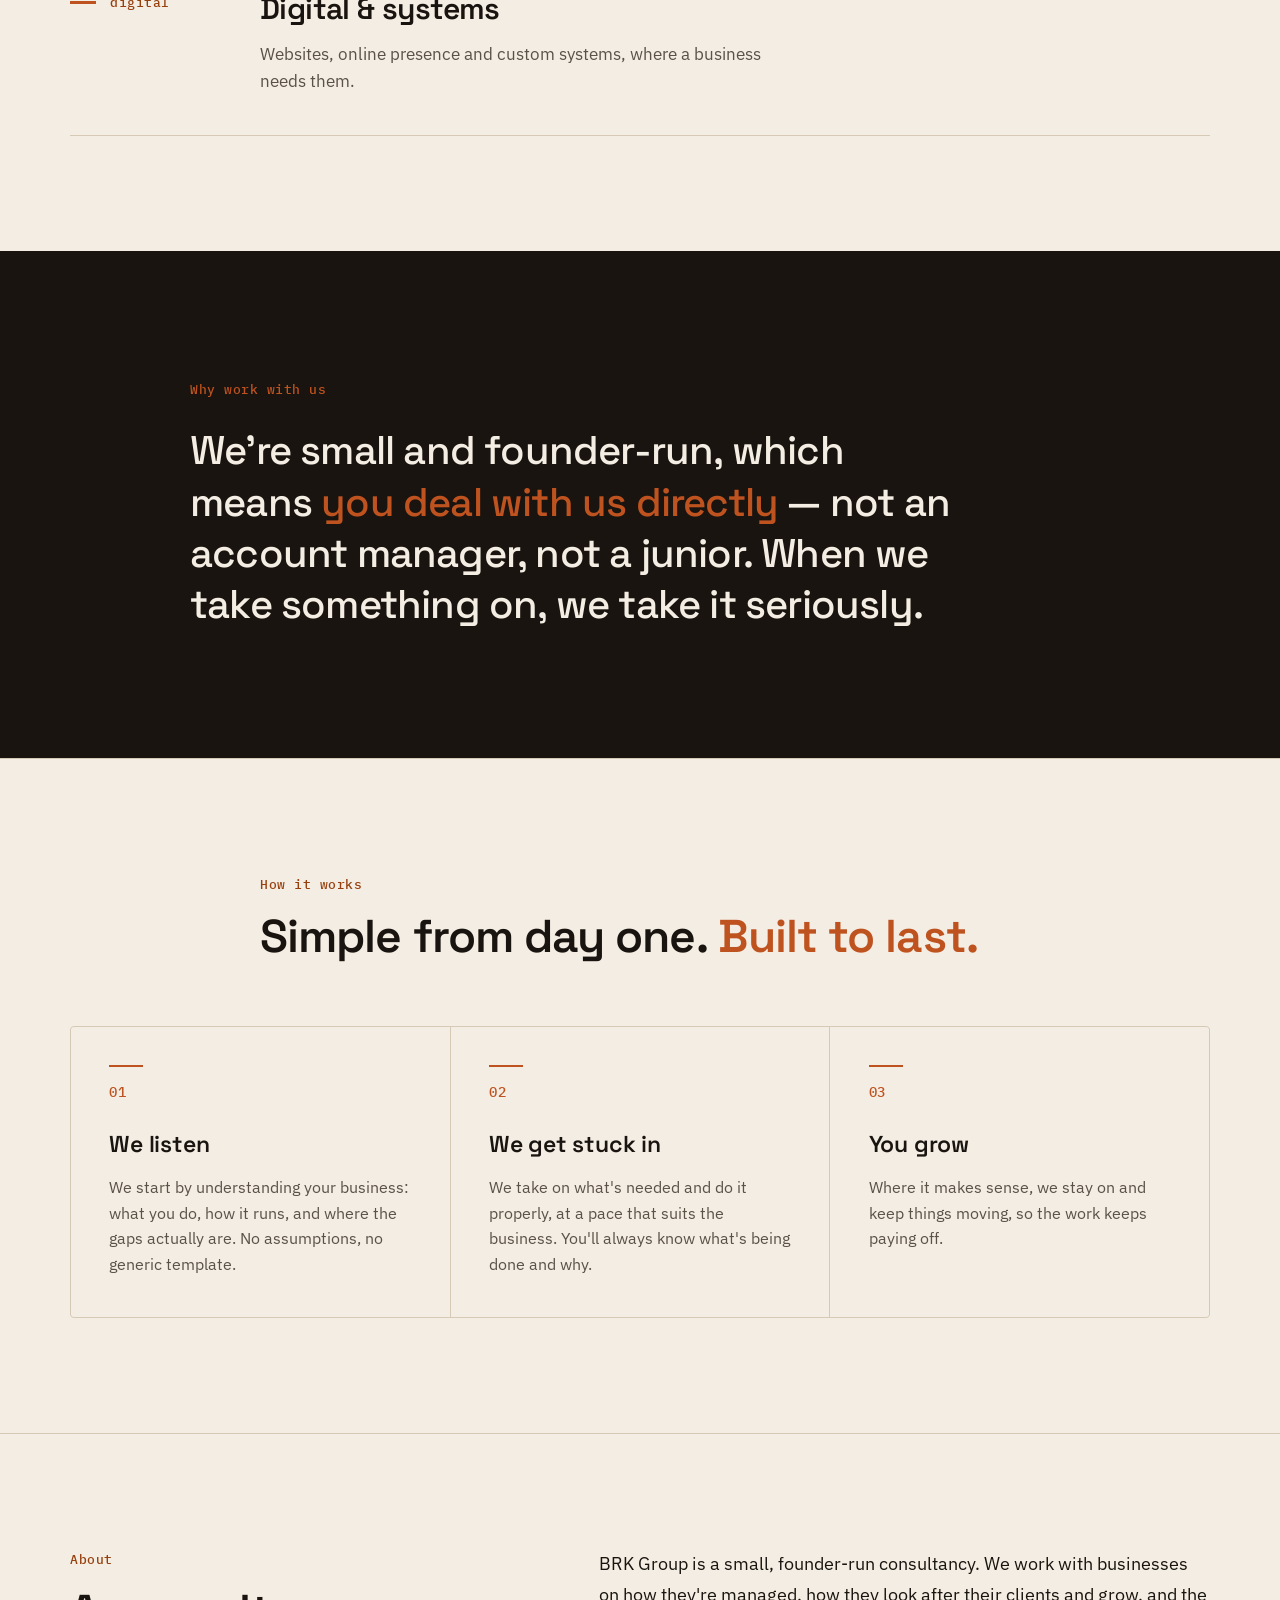
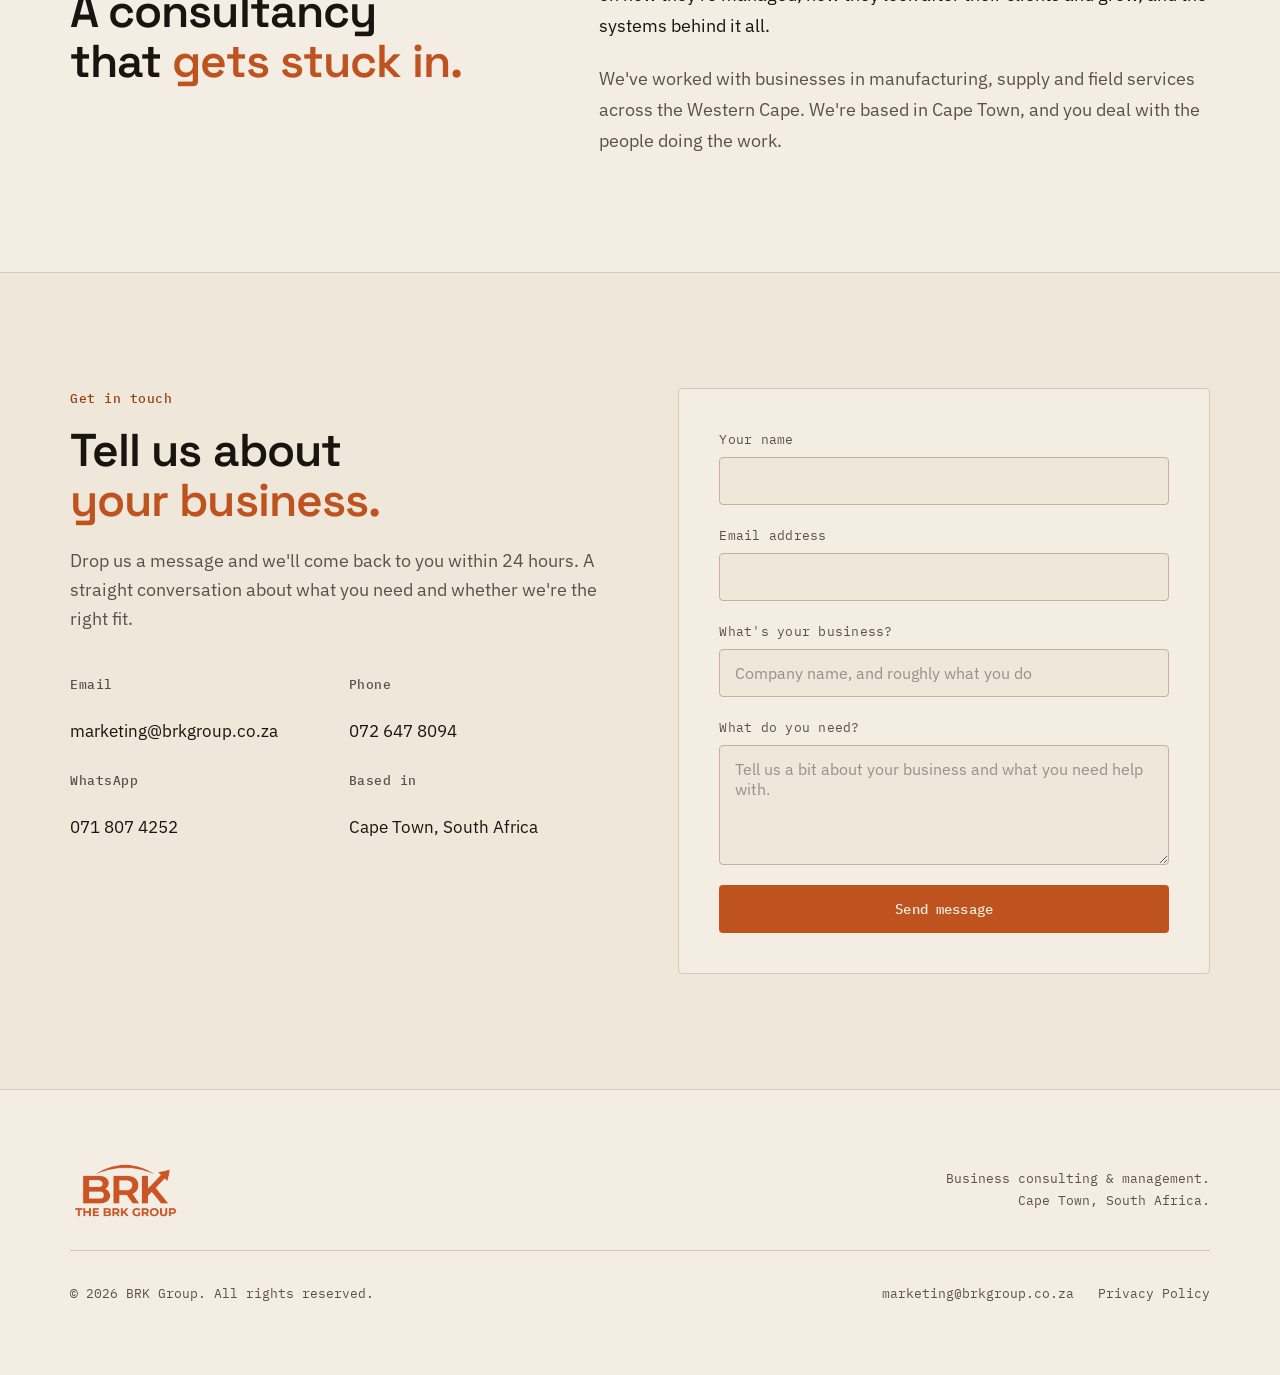
==== commit 24a59c34: "Reposition site as a broad business consultancy Lead with management, clients and growth; digital be" ====
--- a/index.html
+++ b/index.html
@@ -3,18 +3,18 @@
 <head>
   <meta charset="UTF-8">
   <meta name="viewport" content="width=device-width, initial-scale=1.0">
-  <meta name="description" content="BRK Group builds custom software, websites and digital systems for companies — working remotely with clients wherever they are. Founder-run: you deal with the people doing the work.">
-  <title>BRK Group — Custom software, websites & digital systems</title>
+  <meta name="description" content="BRK Group is a founder-run business consultancy based in Cape Town. We work with companies on management, growth and the systems behind them.">
+  <title>BRK Group | Business consulting &amp; management</title>
   <meta name="robots" content="index, follow, max-image-preview:large, max-snippet:-1, max-video-preview:-1">
   <link rel="canonical" href="https://brkgroup.co.za">
   <meta property="og:type" content="website">
   <meta property="og:url" content="https://brkgroup.co.za">
-  <meta property="og:title" content="BRK Group — Custom software, websites & digital systems">
-  <meta property="og:description" content="Custom software and app builds, websites and digital presence, growth consulting and ongoing pipeline management. Founder-run, working remotely with clients wherever they are — you deal with the people doing the work.">
+  <meta property="og:title" content="BRK Group | Business consulting &amp; management">
+  <meta property="og:description" content="BRK Group is a founder-run business consultancy based in Cape Town. We work with companies on management, growth and the systems behind them.">
   <meta property="og:image" content="https://brkgroup.co.za/Images/Branding/BRK Logo Orange Transparent.png">
   <meta name="twitter:card" content="summary_large_image">
-  <meta name="twitter:title" content="BRK Group — Custom software, websites & digital systems">
-  <meta name="twitter:description" content="Custom software and app builds, websites and digital presence, growth consulting and pipeline management. Founder-run, working with clients worldwide.">
+  <meta name="twitter:title" content="BRK Group | Business consulting &amp; management">
+  <meta name="twitter:description" content="BRK Group is a founder-run business consultancy based in Cape Town. We work with companies on management, growth and the systems behind them.">
   <meta name="twitter:image" content="https://brkgroup.co.za/Images/Branding/BRK Logo Orange Transparent.png">
   <meta name="theme-color" content="#F3EDE3">
   <link rel="icon" href="Images/Branding/BRK Logo Orange Transparent.png" type="image/png">
@@ -24,9 +24,9 @@
   <script type="application/ld+json">
   {
     "@context": "https://schema.org",
-    "@type": "LocalBusiness",
+    "@type": "ProfessionalService",
     "name": "BRK Group",
-    "description": "Founder-run software and digital consultancy — custom software and app builds, websites and digital presence, business development and growth consulting, and ongoing pipeline management. Based in Cape Town, working with clients worldwide.",
+    "description": "BRK Group is a founder-run business consultancy based in Cape Town. We work with companies on management, growth and the systems behind them.",
     "image": "https://brkgroup.co.za/Images/Branding/edited logo simplified.png",
     "@id": "https://brkgroup.co.za",
     "url": "https://brkgroup.co.za",
@@ -81,8 +81,6 @@
     </a>
     <ul class="nav-links">
       <li><a href="#services">Services</a></li>
-      <li><a href="#who">Who it's for</a></li>
-      <li><a href="#work">Work</a></li>
       <li><a href="#approach">Approach</a></li>
       <li><a href="#about">About</a></li>
       <li><a href="#contact" class="nav-cta">Start a conversation</a></li>
@@ -98,8 +96,6 @@
   <div class="mobile-menu" id="mobile-menu">
     <ul>
       <li><a href="#services">Services</a></li>
-      <li><a href="#who">Who it's for</a></li>
-      <li><a href="#work">Work</a></li>
       <li><a href="#approach">Approach</a></li>
       <li><a href="#about">About</a></li>
       <li><a href="#contact" class="nav-cta">Start a conversation</a></li>
@@ -111,15 +107,14 @@
   <!-- Hero Section -->
   <section class="hero">
     <div class="hero-inner">
-      <p class="meta hero-meta">Founder-run &middot; Custom software &amp; digital &middot; Working worldwide</p>
+      <p class="meta hero-meta">Founder-run &middot; Business consulting &middot; Cape Town</p>
       <h1 class="hero-title">
-        <span class="line">Get your online presence</span>
-        <span class="line">and your systems <span class="accent">in order.</span></span>
+        <span class="line">Helping businesses</span>
+        <span class="line">run <span class="accent">better.</span></span>
       </h1>
       <p class="hero-description">
-        BRK Group is a small, founder-run software and digital consultancy. We build the custom systems,
-        tools and websites companies run on — working closely with clients wherever they are, from a first
-        professional site to software built around how you actually operate.
+        BRK Group is a small, founder-run consultancy. We work alongside companies on the things that move
+        them forward: management, clients and growth, and the systems that hold it together.
       </p>
       <div class="hero-actions">
         <a href="#contact" class="btn btn-primary">Start a conversation</a>
@@ -147,151 +142,37 @@
   <section id="services" class="section section-services">
     <div class="section-head">
       <p class="meta">What we do</p>
-      <h2 class="section-title">Four services, <span class="accent">done properly.</span></h2>
+      <h2 class="section-title">What we <span class="accent">help with.</span></h2>
       <p class="section-lede">
-        A smaller client might only ever need the first. A larger one might only need the second.
-        Both are equally the business. Take what you need.
+        Every business is different. We take on what's needed, once-off or ongoing.
       </p>
     </div>
 
     <ol class="capability-index" role="list">
       <li class="capability capability--clay">
-        <div class="capability-tag"><span class="meta">websites</span></div>
+        <div class="capability-tag"><span class="meta">management</span></div>
         <div class="capability-body">
-          <h3>Websites &amp; digital presence</h3>
-          <p>Affordable, professional sites that work on mobile and say the right thing. Google Business,
-             social profiles and directory listings set up and pointing the right way. The natural place
-             for a smaller business to start.</p>
-        </div>
-        <p class="capability-for meta">Best entry point for smaller companies</p>
+          <h3>Business management &amp; consulting</h3>
+          <p>Working inside a business on how it runs, day to day and over the longer term.</p>
+        </div>
       </li>
 
       <li class="capability capability--slate">
-        <div class="capability-tag"><span class="meta">software</span></div>
-        <div class="capability-body">
-          <h3>Custom software &amp; app builds</h3>
-          <p>Internal tools, booking, tracking and job-management systems, client-facing apps — built
-             around how your operation actually runs, not forced into off-the-shelf software. Where most
-             of the larger-company work lives.</p>
-        </div>
-        <p class="capability-for meta">Built for larger or more complex operations</p>
-      </li>
-
-      <li class="capability capability--clay">
         <div class="capability-tag"><span class="meta">growth</span></div>
         <div class="capability-body">
-          <h3>Business development &amp; growth consulting</h3>
-          <p>Positioning, target-market strategy, pricing and outreach systems. The thinking behind the
-             build — figuring out who you're actually for and how the work should come in, before a line
-             of anything gets made.</p>
-        </div>
-        <p class="capability-for meta">Strategy, not just delivery</p>
-      </li>
-
-      <li class="capability capability--slate">
-        <div class="capability-tag"><span class="meta">retainer</span></div>
+          <h3>Clients, sales &amp; growth</h3>
+          <p>Looking after client relationships and helping bring in, and grow, the work.</p>
+        </div>
+      </li>
+
+      <li class="capability capability--clay">
+        <div class="capability-tag"><span class="meta">digital</span></div>
         <div class="capability-body">
-          <h3>Ongoing retainer &amp; pipeline management</h3>
-          <p>For clients who want it managed after launch: leads and pipeline kept moving, iterative
-             development, and a steady hand on the systems so they keep earning their keep instead of
-             going stale.</p>
-        </div>
-        <p class="capability-for meta">For clients who want it run, not handed over</p>
+          <h3>Digital &amp; systems</h3>
+          <p>Websites, online presence and custom systems, where a business needs them.</p>
+        </div>
       </li>
     </ol>
-  </section>
-
-  <!-- Who it's for -->
-  <section id="who" class="section section-who">
-    <div class="section-head">
-      <p class="meta">Who it's for</p>
-      <h2 class="section-title">Big or small, <span class="accent">we're built for it.</span></h2>
-      <p class="section-lede">We shape what we do around your size and your goals — not a fixed list of
-         industries. A one-person operation or an established company: same attention, same standard.</p>
-    </div>
-    <div class="who-grid">
-      <div class="who-pole who-pole--clay">
-        <p class="meta">Websites &amp; presence</p>
-        <h3>Smaller companies</h3>
-        <p>A professional presence and simple systems that just work — without agency overheads, jargon,
-           or being sold things you don't need. It usually starts with a website and grows from there.</p>
-      </div>
-      <div class="who-connector" aria-hidden="true">
-        <span class="who-connector-line"></span>
-        <span class="who-connector-dot"></span>
-      </div>
-      <div class="who-pole who-pole--slate">
-        <p class="meta">Custom software</p>
-        <h3>Larger companies</h3>
-        <p>Custom software built around the way you actually operate — internal tools, booking or
-           job-management systems, client apps — by people who take the time to understand your
-           business first.</p>
-      </div>
-    </div>
-  </section>
-
-  <!-- Selected work -->
-  <section id="work" class="section section-work">
-    <div class="section-head">
-      <p class="meta">Selected work</p>
-      <h2 class="section-title">A few things <span class="accent">we've built.</span></h2>
-      <p class="section-lede">Live sites, client systems and product builds — real software you can open and
-         click through, not mockups. Want to see something closer to your use case? Just ask.</p>
-    </div>
-
-    <ul class="work-grid" role="list">
-      <li class="work-card work-card--clay">
-        <div class="work-shot" aria-hidden="true"><span>PSS</span></div>
-        <div class="work-body">
-          <p class="meta">Live site &middot; build + hosting</p>
-          <h3>Printed Shadenet Solutions</h3>
-          <p>Website design, build and hosting for a shade-cloth manufacturer — live and in daily use.</p>
-          <a class="work-link" href="https://printedshadenet.co.za" target="_blank" rel="noopener">
-            Visit the site <span aria-hidden="true">&rarr;</span>
-          </a>
-        </div>
-      </li>
-
-      <li class="work-card work-card--slate">
-        <div class="work-shot" aria-hidden="true"><span>UAC</span></div>
-        <div class="work-body">
-          <p class="meta">Client system &middot; web app</p>
-          <h3>UAC — management system</h3>
-          <p>A custom management system for UAC Forecourt Supplies — built to run the day-to-day of the
-             business from one place instead of scattered spreadsheets.</p>
-          <a class="work-link" href="https://uacmanagement.vercel.app" target="_blank" rel="noopener">
-            View the app <span aria-hidden="true">&rarr;</span>
-          </a>
-        </div>
-      </li>
-
-      <li class="work-card work-card--slate">
-        <img class="work-shot" src="Images/work/induna.png" alt="Induna — AI-assisted management dashboard (preview with sample data)" loading="lazy" width="1200" height="750">
-        <div class="work-body">
-          <p class="meta">Product &middot; AI-assisted app</p>
-          <h3>Induna</h3>
-          <p>An AI-assisted management app — intelligent tooling that helps plan, track and stay on top of
-             the work. The kind of build we do when a static system isn't enough.</p>
-          <a class="work-link" href="demo/induna/" target="_blank" rel="noopener">
-            Open live demo <span aria-hidden="true">&rarr;</span>
-          </a>
-        </div>
-      </li>
-
-      <li class="work-card work-card--slate">
-        <img class="work-shot" src="Images/work/fieldtrack.png" alt="FieldTrack — field-service job-tracking dashboard (preview with sample data)" loading="lazy" width="1200" height="750">
-        <div class="work-body">
-          <p class="meta">Product &middot; field-service system</p>
-          <h3>FieldTrack</h3>
-          <p>A field-service job-tracking system — jobs, scheduling and status for teams working out on
-             site rather than at a desk.</p>
-          <a class="work-link" href="https://fieldtrack-lilac.vercel.app" target="_blank" rel="noopener">
-            View the app <span aria-hidden="true">&rarr;</span>
-          </a>
-        </div>
-      </li>
-
-    </ul>
   </section>
 
   <!-- Ethos band (the one inverted-contrast moment) -->
@@ -300,8 +181,7 @@
       <p class="meta ethos-meta">Why work with us</p>
       <p class="ethos-statement">
         We're small and founder-run, which means <span class="accent">you deal with us directly</span> —
-        not an account manager, not a junior. No sales pitch, just a straight conversation about what you
-        need and whether we're the right fit. When we take something on, we take it seriously.
+        not an account manager, not a junior. When we take something on, we take it seriously.
       </p>
     </div>
   </section>
@@ -316,20 +196,19 @@
       <li class="step">
         <span class="step-num meta">01</span>
         <h3>We listen</h3>
-        <p>We start by understanding your business — what you do, where you work, and where the gaps
-           actually are. No assumptions, no generic template dropped on top.</p>
+        <p>We start by understanding your business: what you do, how it runs, and where the gaps actually
+           are. No assumptions, no generic template.</p>
       </li>
       <li class="step">
         <span class="step-num meta">02</span>
-        <h3>We build</h3>
-        <p>We put the right thing in place — a site, a system, a strategy, or all three — properly and
-           at a pace that fits your budget. You'll always know what's being done and why.</p>
+        <h3>We get stuck in</h3>
+        <p>We take on what's needed and do it properly, at a pace that suits the business. You'll always
+           know what's being done and why.</p>
       </li>
       <li class="step">
         <span class="step-num meta">03</span>
         <h3>You grow</h3>
-        <p>For clients on retainer, we keep everything sharp and moving — refining the presence, the
-           pipeline and the systems so they keep pulling their weight long after launch.</p>
+        <p>Where it makes sense, we stay on and keep things moving, so the work keeps paying off.</p>
       </li>
     </ol>
   </section>
@@ -339,18 +218,13 @@
     <div class="about-grid">
       <div class="section-head about-head">
         <p class="meta">About</p>
-        <h2 class="section-title">A studio that <span class="accent">builds things.</span></h2>
+        <h2 class="section-title">A consultancy that <span class="accent">gets stuck in.</span></h2>
       </div>
       <div class="about-body">
-        <p>BRK Group is a software and digital consultancy in the plain sense: we help companies get their
-           online presence and their internal systems in order — and keep them working. From an affordable
-           first website to custom software built for the way you actually operate.</p>
-        <p>That means everything from an affordable website for a local business to custom software for a
-           larger company that needs a tool built for the way it works — plus the business-development
-           thinking to make sure the build is pointed at the right thing.</p>
-        <p>Whether you need a once-off build or an ongoing partner, we'll tell you honestly what will move
-           the needle and what won't. We're based in Cape Town and work with clients wherever they are —
-           and you deal with the people doing the work.</p>
+        <p>BRK Group is a small, founder-run consultancy. We work with businesses on how they're managed,
+           how they look after their clients and grow, and the systems behind it all.</p>
+        <p>We've worked with businesses in manufacturing, supply and field services across the Western Cape.
+           We're based in Cape Town, and you deal with the people doing the work.</p>
       </div>
     </div>
   </section>
@@ -361,8 +235,7 @@
       <div class="contact-content">
         <p class="meta">Get in touch</p>
         <h2 class="section-title">Tell us about <span class="accent">your business.</span></h2>
-        <p class="contact-lede">Drop us a message and we'll come back to you within 24 hours. We work
-           remotely with clients wherever they are — no sales pitch, just a straight conversation about
+        <p class="contact-lede">Drop us a message and we'll come back to you within 24 hours. A straight conversation about
            what you need and whether we're the right fit.</p>
         <div class="contact-info">
           <div class="contact-item">
@@ -379,7 +252,7 @@
           </div>
           <div class="contact-item">
             <span class="contact-label meta">Based in</span>
-            <span>Cape Town, South Africa &middot; working worldwide</span>
+            <span>Cape Town, South Africa</span>
           </div>
         </div>
       </div>
@@ -400,7 +273,7 @@
         </div>
         <div class="form-group">
           <label for="message">What do you need?</label>
-          <textarea id="message" name="message" rows="4" placeholder="A website, a custom system, help with growth — or you're not sure yet. Tell us what's not working."></textarea>
+          <textarea id="message" name="message" rows="4" placeholder="Tell us a bit about your business and what you need help with."></textarea>
         </div>
         <button type="submit" class="btn btn-primary btn-full">Send message</button>
         <div class="form-success" role="status" aria-live="polite">
@@ -418,7 +291,7 @@
       <a href="index.html" class="logo" aria-label="BRK Group — home">
         <img src="Images/Branding/BRK Logo Orange Transparent.png" alt="BRK Group" class="logo-img">
       </a>
-      <p class="footer-tagline">Getting your online presence and your systems in order.<br>Cape Town, South Africa.</p>
+      <p class="footer-tagline">Business consulting &amp; management.<br>Cape Town, South Africa.</p>
     </div>
     <div class="footer-bottom">
       <p>&copy; <span id="copyright-year">2026</span> BRK Group. All rights reserved.</p>
